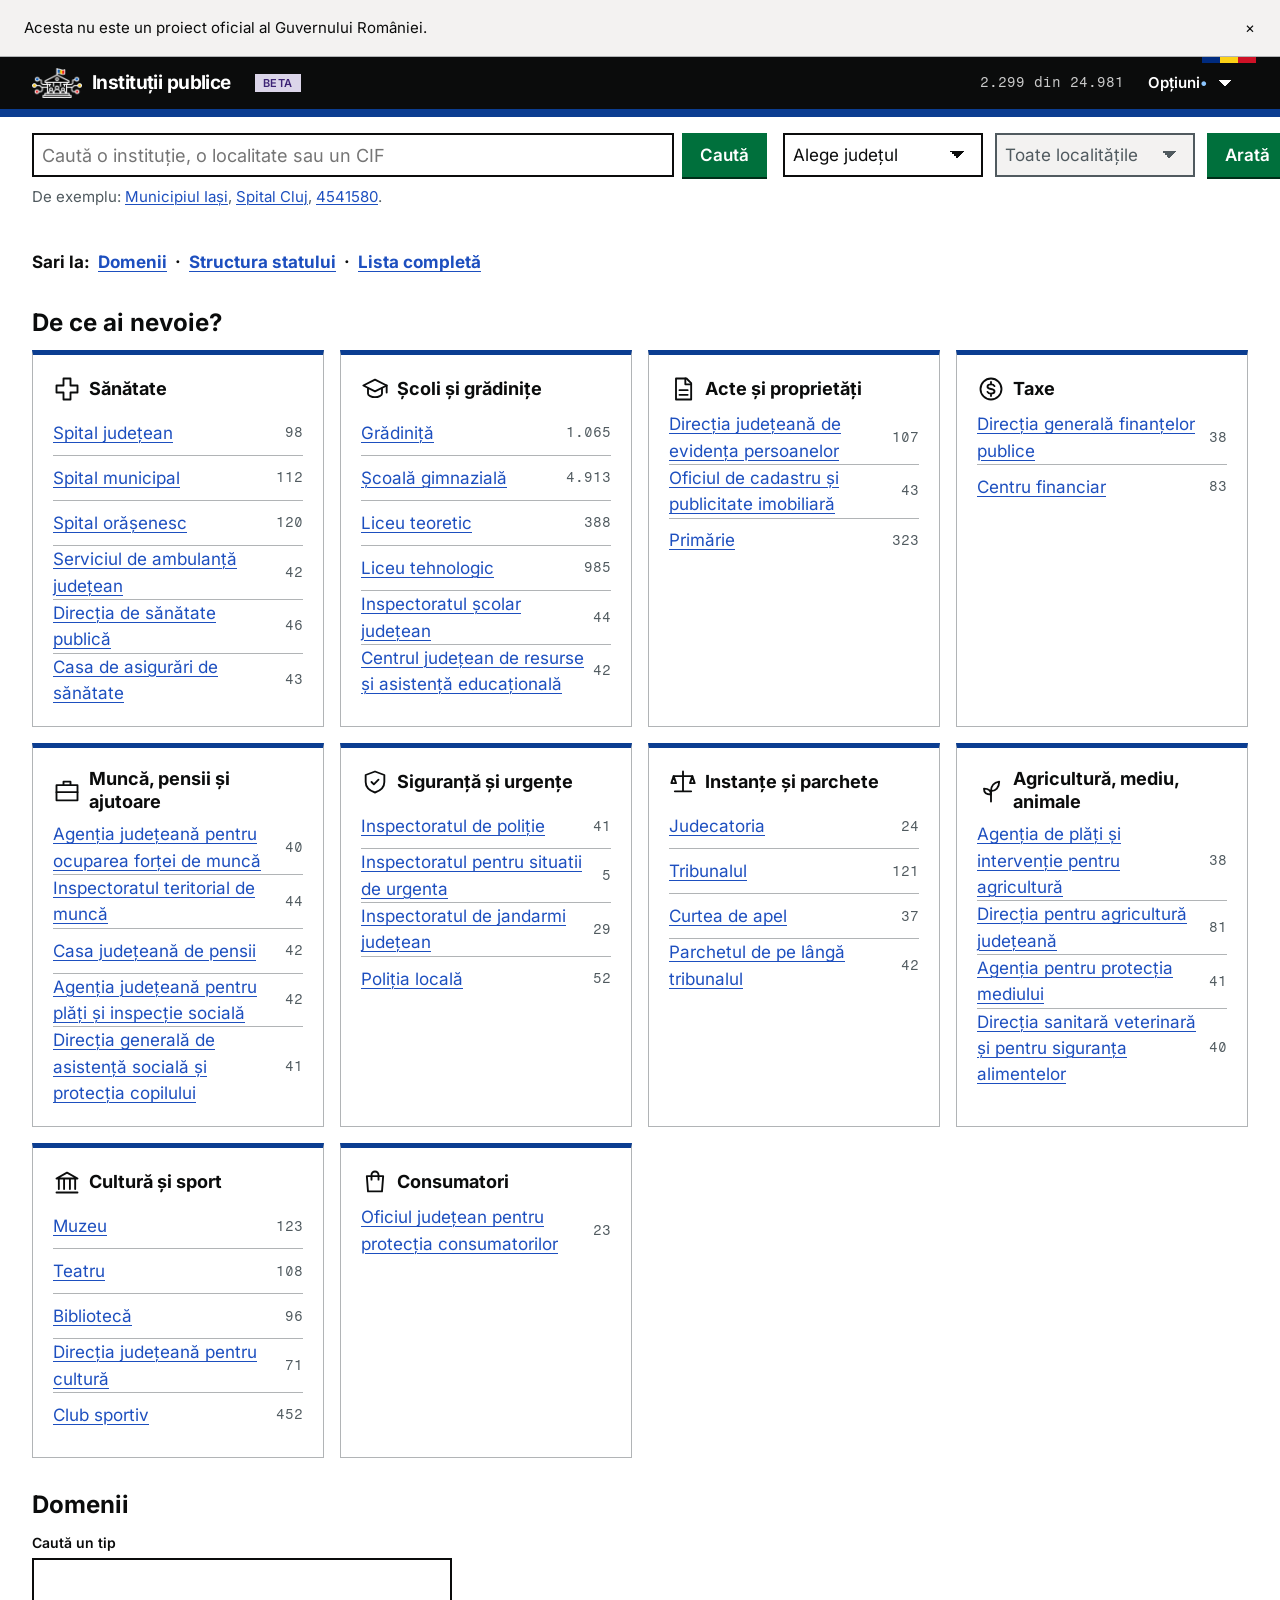
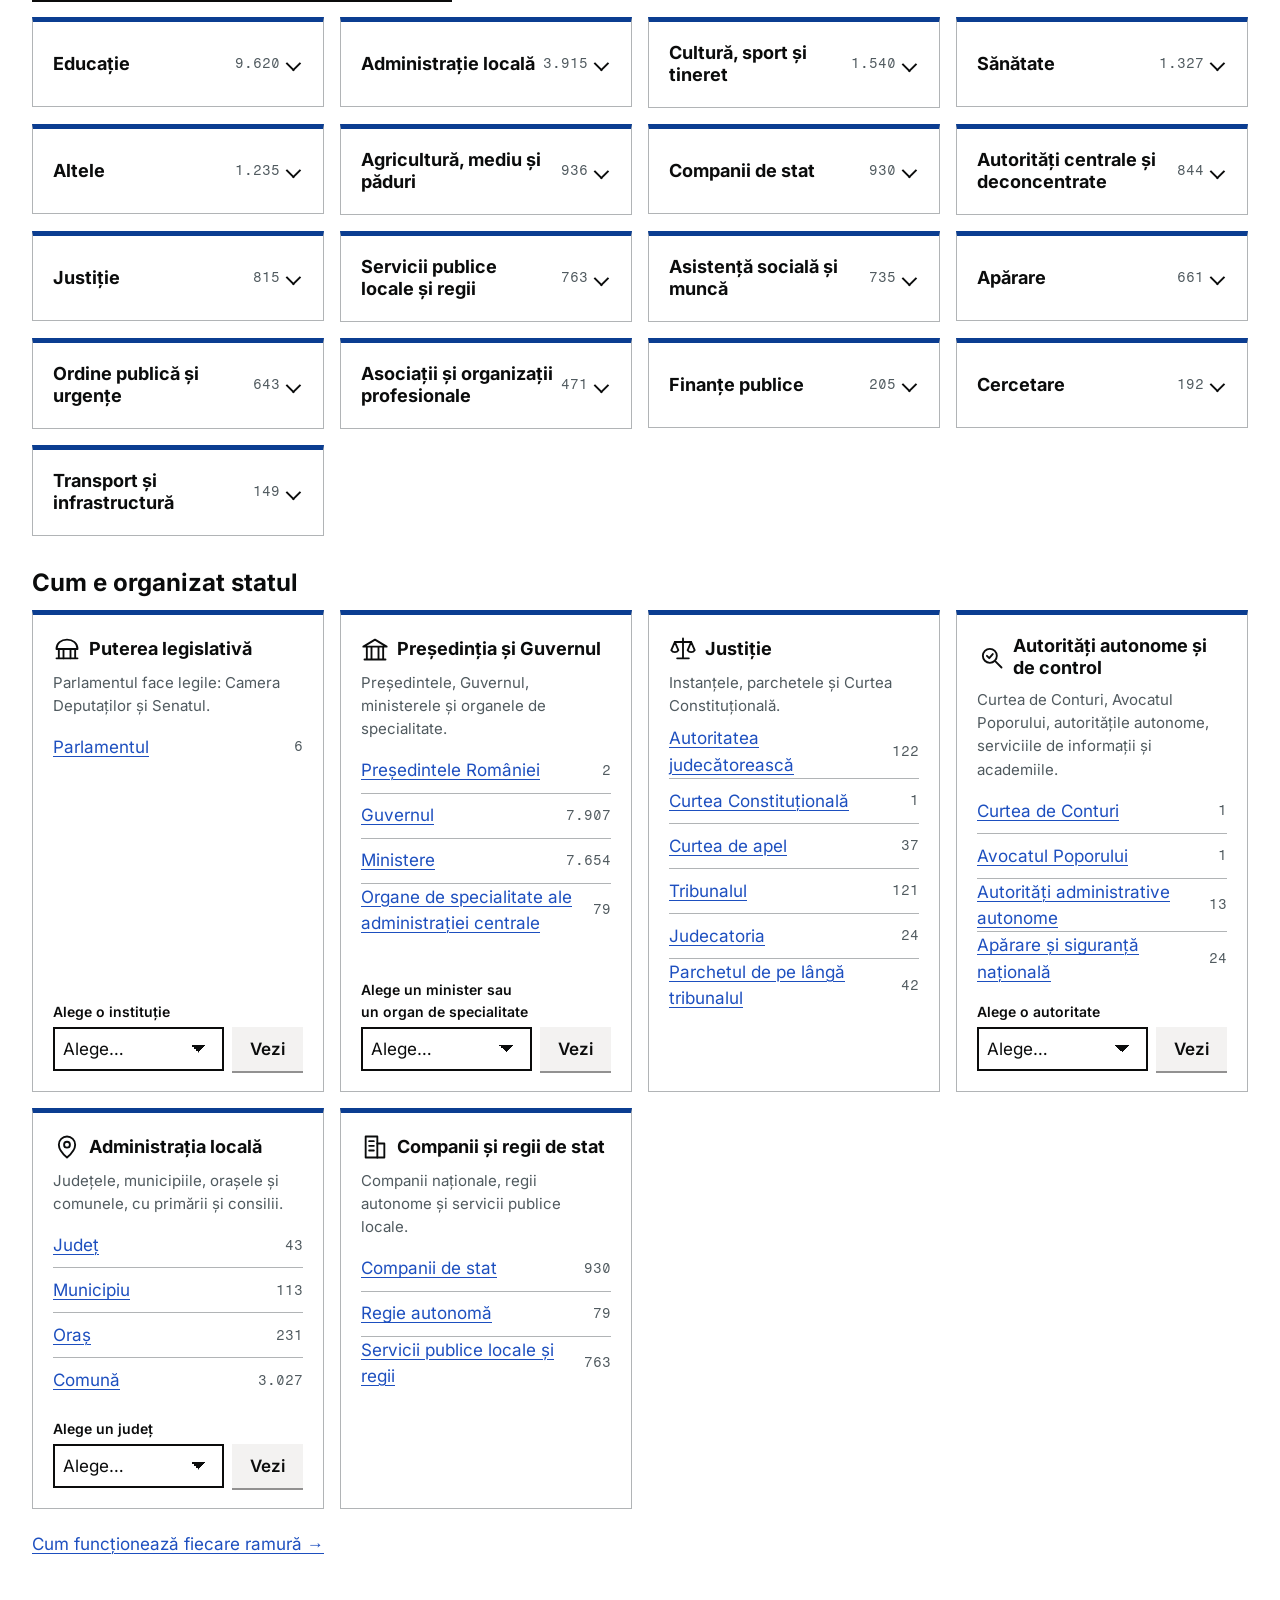
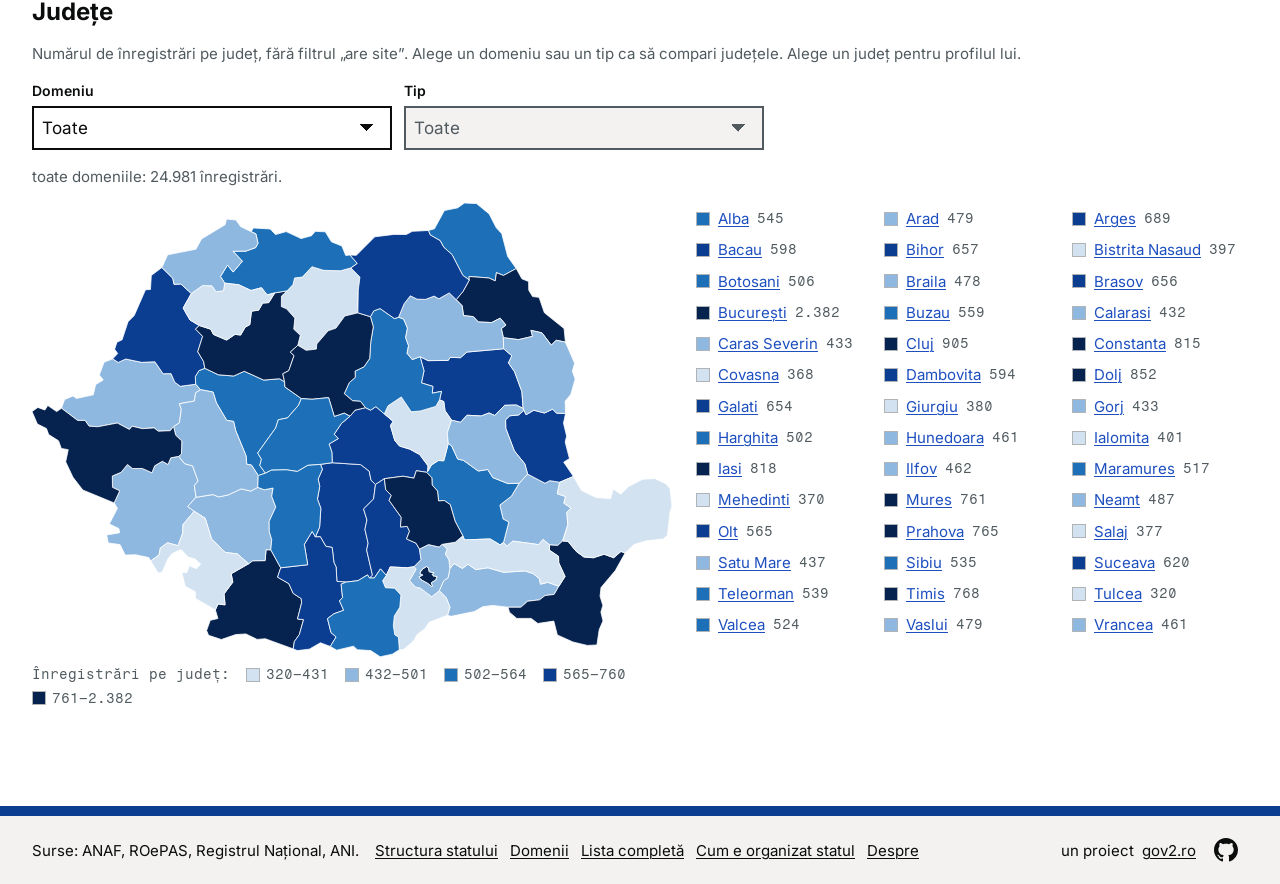
==== index.html @ 8790dbde "Publish 3332b2c (data 2026-10-27T19:46:09+00:00)" ====
<!doctype html>
<html lang="ro" data-g2-scheme="auto">
<head>
<meta charset="utf-8">
<meta name="viewport" content="width=device-width, initial-scale=1">
<title>Instituții publice &middot; org.gov2.ro</title>
<meta name="description" content="Instituțiile publice și companiile de stat din România: site, contact, domeniu și locul în structura statului. Surse: ANAF, ROePAS, ANI.">
<meta property="og:title" content="Instituții publice · org.gov2.ro">
<meta property="og:description" content="Instituțiile publice și companiile de stat din România: site, contact, domeniu și locul în structura statului. Surse: ANAF, ROePAS, ANI.">
<meta property="og:type" content="website">
<meta property="og:url" content="https://org.gov2.ro/">
<meta property="og:image" content="https://org.gov2.ro/assets/img/og.png">
<meta property="og:image:width" content="1200">
<meta property="og:image:height" content="630">
<meta property="og:image:alt" content="Clădirea unei instituții publice cu drapelul României, legată de puncte albastre, galbene și roșii. Textul: Instituții publice, org.gov2.ro.">
<meta property="og:locale" content="ro_RO">
<meta property="og:site_name" content="org.gov2.ro">
<meta name="twitter:card" content="summary_large_image">
<meta name="twitter:title" content="Instituții publice · org.gov2.ro">
<meta name="twitter:description" content="Instituțiile publice și companiile de stat din România: site, contact, domeniu și locul în structura statului. Surse: ANAF, ROePAS, ANI.">
<meta name="twitter:image" content="https://org.gov2.ro/assets/img/og.png">
<meta name="twitter:image:alt" content="Clădirea unei instituții publice cu drapelul României, legată de puncte albastre, galbene și roșii. Textul: Instituții publice, org.gov2.ro.">
<link rel="icon" type="image/png" href="assets/favicon/favicon-96x96.png" sizes="96x96" />
<link rel="shortcut icon" href="assets/favicon/favicon.ico" />
<link rel="apple-touch-icon" sizes="180x180" href="assets/favicon/apple-touch-icon.png" />
<meta name="apple-mobile-web-app-title" content="org.gov2.ro" />
<link rel="manifest" href="assets/favicon/site.webmanifest" />
<link rel="stylesheet" href="assets/gov2/gov2.css">
<link rel="stylesheet" href="assets/gov2/fonts.css">

<style>
@layer app {
  /* Project styles on the gov2 design system (DS), v0.13.0: assets/gov2/ is an unedited copy (see CLAUDE.md).
     Local components keep their own short names; new ones take the prefix org-. Colours come from the --g2-* tokens,
     so the DS dark scheme (data-g2-scheme="auto" on <html>) also covers this page. */
  :root {
    --muted: rgb(var(--g2-color-text-muted)); --line: rgb(var(--g2-color-line)); --text: rgb(var(--g2-color-text));
    --sunken: rgb(var(--g2-color-surface-sunken)); --page: rgb(var(--g2-color-page)); --link: rgb(var(--g2-color-link));
    /* county map: a sequential blue ramp, 5 quantile classes light -> dark (more records = darker); m0 = no records.
       The DS chart ramp has 4 categorical steps, so the map keeps its own. */
    --org-map-0: #e5e6e7; --org-map-1: #d2e2f1; --org-map-2: #8fb8e0; --org-map-3: #1d70b8; --org-map-4: #0b3d91; --org-map-5: #06224f;
  }
  /* dark: fewer records recede toward the page; more records = lighter. Same selectors as the DS dark scheme. */
  :root[data-g2-scheme=dark] { --org-map-0: #2b3033; --org-map-1: #17314f; --org-map-2: #1d5a96; --org-map-3: #4f94d8; --org-map-4: #9cc3f6; --org-map-5: #d0e5fb; }
  @media (prefers-color-scheme: dark) {
    :root[data-g2-scheme=auto] { --org-map-0: #2b3033; --org-map-1: #17314f; --org-map-2: #1d5a96; --org-map-3: #4f94d8; --org-map-4: #9cc3f6; --org-map-5: #d0e5fb; }
  }
  /* limited preview: logo tile, notice bar, one-row footer */
  .g2-wordmark .g2-logo { width: 50px; height: 30px; }   /* the negative logo: white outline for the dark header */
  .g2-notice-bar > button { height: 44px; }
  .g2-header .g2-wordmark { min-height: 44px; }
  .org-foot .org-credit a:not(.org-gh) { display: inline-flex; align-items: center; min-height: 44px; }
  .g2-footer-in.org-foot { display: flex; flex-wrap: wrap; align-items: center; gap: var(--g2-space-1) var(--g2-space-4); padding-block: var(--g2-space-3); }
  .org-foot p, .org-foot ul { margin: 0; }
  .org-foot ul { display: flex; flex-wrap: wrap; gap: 0 var(--g2-space-3); padding: 0; list-style: none; }
  .org-foot ul a { display: inline-flex; align-items: center; min-height: 44px; }
  .org-foot .org-credit { margin-left: auto; }

  * { box-sizing: border-box; }
  html { overflow-x: hidden; -webkit-text-size-adjust: 100%; }
  h1, h2, h3 { line-height: var(--g2-line-height-heading); }
  code { font-family: var(--g2-font-mono); font-size: .9em; }
  :where(button, select, input):not(.g2-btn, .g2-input) { font: inherit; color: inherit; }

  /* header: the DS black bar. The filters sit below it, on the page surface, and only they stay on screen. */
  .g2-header .title { gap: var(--g2-space-2) var(--g2-space-4); }
  .g2-header h1 { margin: 0; font: inherit; }
  #stats { font: var(--g2-font-size-label)/1.3 var(--g2-font-mono); color: rgb(var(--g2-color-on-header-muted)); }
  .g2-header .grow { flex: 1; }
  .txtbtn { min-height: 44px; padding: 0 var(--g2-space-2); border: 0; background: none; cursor: pointer;
            color: rgb(var(--g2-color-on-header)); font-size: var(--g2-font-size-meta); font-weight: 600; }
  .txtbtn:hover { text-decoration: underline; text-decoration-thickness: 3px; text-underline-offset: 6px; }
  .g2-header .navmore > summary { min-height: 44px; border: 0; background: none; color: rgb(var(--g2-color-on-header));
                       font-size: var(--g2-font-size-meta); font-weight: 600; }
  .navmore .panel { width: 290px; color: var(--text); }
  .navmore .chk { white-space: normal; }
  .menu-status { color: rgb(var(--g2-color-header-accent)); font-weight: 600; }

  .org-filterbar { position: sticky; top: 0; z-index: 5; background: var(--page); border-bottom: 1px solid var(--line);
                   padding-block: var(--g2-space-2); }
  .org-filterbar:has(> .g2-container > .filters[hidden]) { display: none; }

  /* controls: one wrapping row on desktop (.fmore dissolves into it), disclosure on phones */
  .filters { display: flex; flex-wrap: wrap; gap: var(--g2-space-2); align-items: center; }
  .filters[hidden] { display: none; }
  .filters[inert] { opacity: .55; }
  .filters > * { min-width: 0; }
  #q { flex: 2 1 260px; order: 0; }
  .fmore { display: contents; }
  .fmore > * { order: 1; }
  .fmore > select { flex: 1 1 150px; }
  .fmore > .multi { flex: 1 1 150px; }
  #ftoggle { display: none; }
  #reset { order: 2; }
  .filters .g2-input { width: 100%; }
  .filters input[type=search]::placeholder { color: var(--muted); opacity: 1; }
  .multi { position: relative; }
  .multi > summary { min-height: 40px; padding: 0 2.5rem 0 8px; border: var(--g2-border-width-control) solid rgb(var(--g2-color-control-border));
    background: rgb(var(--g2-color-control-bg)); display: flex; align-items: center; cursor: pointer; list-style: none; position: relative; }
  .multi > summary::-webkit-details-marker { display: none; }
  /* the arrow of the DS select (select.g2-input), so that the disclosure filters match the selects */
  .multi > summary::after { content: ""; position: absolute; right: 1rem; top: 50%; width: .9em; height: .45em; margin-top: -.225em;
    background: linear-gradient(45deg, transparent 50%, currentColor 50%) left / .45em .45em no-repeat,
                linear-gradient(135deg, currentColor 50%, transparent 50%) right / .45em .45em no-repeat; }
  @media (forced-colors: active) { .multi > summary::after { content: "▾"; width: auto; height: auto; margin-top: -.6em; background: none; } }
  .multi > summary span { overflow: hidden; text-overflow: ellipsis; white-space: nowrap; }
  .multi .panel { position: absolute; right: 0; top: calc(100% + 4px); z-index: 10; width: 300px; max-width: calc(100vw - 16px); padding: var(--g2-space-2) var(--g2-space-3);
    background: var(--page); border: var(--g2-border-width-control) solid rgb(var(--g2-color-control-border)); }
  .multi .opt { display: flex; align-items: center; gap: var(--g2-space-2); min-height: 32px; cursor: pointer; font-size: var(--g2-font-size-meta); }
  .multi .opt .count { margin-left: auto; }
  input[type=checkbox] { width: 20px; height: 20px; margin: 0; accent-color: var(--text); }
  .seg { display: flex; margin-top: var(--g2-space-2); border: var(--g2-border-width-control) solid rgb(var(--g2-color-control-border)); }
  .seg button { flex: 1; min-height: 40px; padding: 4px 8px; border: 0; background: none; cursor: pointer; font-size: var(--g2-font-size-meta); }
  .seg button[aria-pressed=true] { background: var(--text); color: var(--page); font-weight: 600; }
  .multi .hint { margin: var(--g2-space-2) 0 0; font-size: var(--g2-font-size-label); color: var(--muted); }
  .chk { display: flex; gap: var(--g2-space-2); align-items: center; font-size: var(--g2-font-size-meta); flex: none; min-height: 40px; }
  .fbadge { display: inline-grid; place-items: center; min-width: 20px; height: 20px; padding: 0 5px; border-radius: 10px;
            background: var(--text); color: var(--page); font: var(--g2-font-size-label)/1 var(--g2-font-mono); }
  .fbadge:empty { display: none; }
  .menu-link { display: flex; align-items: center; width: 100%; min-height: 44px; padding: var(--g2-space-2) 0; }

  main { padding-block: var(--g2-space-4) var(--g2-space-6); }
  .empty, .notice { padding: var(--g2-space-6) var(--g2-space-3); text-align: center; color: var(--muted); }
  .notice .g2-btn { margin-top: var(--g2-space-3); }
  .toolbar { display: flex; flex-wrap: wrap; align-items: center; gap: var(--g2-space-2) var(--g2-space-3); margin: 0 0 var(--g2-space-3);
             font-size: var(--g2-font-size-meta); color: var(--muted); }
  .toolbar[hidden] { display: none; }
  .sortby { display: flex; gap: var(--g2-space-2); align-items: center; }
  .sortby[hidden] { display: none; }
  .sortby select { width: auto; }
  .toolbar .grow { margin-left: auto; }

  /* landing page */
  .home-sec { margin: 0 0 var(--g2-space-6); }
  .home-sec > h2 { font-size: var(--g2-font-size-heading-section); margin: 0 0 var(--g2-space-3); }
  .ov-g { display: flex; flex-wrap: wrap; gap: var(--g2-space-1) var(--g2-space-4); align-items: baseline; margin: var(--g2-space-2) 0; }
  .ov-g > span { min-width: 0; max-width: 100%; }
  .ov-g a { overflow-wrap: anywhere; }
  .ov-g .count { margin-left: 4px; }
  .directory { margin: 0; padding: 0; list-style: none; }
  .directory li { border-bottom: 1px solid var(--line); }
  .directory a { display: flex; gap: var(--g2-space-3); align-items: baseline; min-height: 44px; padding: 10px 4px; color: var(--text); text-decoration: none; }
  .directory a:hover { text-decoration: underline; text-decoration-thickness: 3px; }
  .directory .label { flex: 1; min-width: 0; overflow-wrap: anywhere; }
  .directory .arrow { color: var(--muted); }

  /* maps */
  .maprow { display: flex; flex-wrap: wrap; gap: var(--g2-space-4) var(--g2-space-5); align-items: flex-start; }
  .mapcol { flex: 1 1 360px; min-width: 0; max-width: 640px; }
  .mapside { flex: 1 1 260px; min-width: 0; }
  svg.map { display: block; width: 100%; height: auto; max-height: 70vh; }
  svg.map path { stroke: var(--page); stroke-width: .8; stroke-linejoin: round; fill: var(--org-map-0); vector-effect: non-scaling-stroke; }
  svg.map path.q1 { fill: var(--org-map-1); } svg.map path.q2 { fill: var(--org-map-2); } svg.map path.q3 { fill: var(--org-map-3); }
  svg.map path.q4 { fill: var(--org-map-4); } svg.map path.q5 { fill: var(--org-map-5); }
  svg.map path[tabindex] { cursor: pointer; }
  svg.map path[tabindex]:hover { stroke: var(--text); stroke-width: 1.6; }
  svg.map path:focus { outline: none; }
  svg.map path:focus-visible { stroke: rgb(var(--g2-color-focus)); stroke-width: 4; }
  svg.map path.sel { stroke: var(--text); stroke-width: 2.4; }
  .legend { display: flex; flex-wrap: wrap; gap: var(--g2-space-1) var(--g2-space-4); margin: var(--g2-space-2) 0 2px; font: var(--g2-font-size-label)/1.4 var(--g2-font-mono); color: var(--muted); align-items: center; }
  .legend .lg { display: inline-flex; gap: 6px; align-items: center; }
  .sw { display: inline-block; width: 14px; height: 14px; border: 1px solid var(--line); flex: none; }
  .sw.q0 { background: var(--org-map-0); } .sw.q1 { background: var(--org-map-1); } .sw.q2 { background: var(--org-map-2); }
  .sw.q3 { background: var(--org-map-3); } .sw.q4 { background: var(--org-map-4); } .sw.q5 { background: var(--org-map-5); }
  .cgrid { display: grid; grid-template-columns: repeat(auto-fill, minmax(170px, 1fr)); gap: 0 var(--g2-space-3); margin: 0; padding: 0; list-style: none; font-size: var(--g2-font-size-meta); }
  .cgrid li { display: flex; gap: var(--g2-space-2); align-items: center; min-width: 0; }
  .cgrid .link { min-width: 0; overflow-wrap: anywhere; padding: 4px 0; }
  .cprof { display: grid; grid-template-columns: minmax(0, 1fr) minmax(260px, 420px); grid-template-rows: auto 1fr;
           grid-template-areas: "head map" "tree map"; gap: 0 var(--g2-space-6); align-items: start; }
  .cprof > .prof { grid-area: head; }
  .cprof-tree { grid-area: tree; min-width: 0; }
  .cprof-map { grid-area: map; position: sticky; top: calc(var(--top-h, 0px) + 12px); min-width: 0; }
  .cprof-map svg.map { max-height: calc(100vh - var(--top-h, 0px) - 140px); }
  .cprof-map .sub { font-size: var(--g2-font-size-label); }
  svg.map .labels text { font-family: var(--g2-font-sans); fill: var(--text); stroke: var(--page); stroke-width: 2.5px; stroke-linejoin: round; paint-order: stroke;
                         text-anchor: middle; dominant-baseline: central; pointer-events: none; }
  svg.map .labels .k-seat { font-weight: 700; } svg.map .labels .k-m, svg.map .labels .k-s, svg.map .labels .k-o { font-weight: 600; }
  svg.map .labels .k-c { fill: var(--muted); }
  .prof { display: flex; flex-wrap: wrap; gap: var(--g2-space-2) var(--g2-space-4); align-items: center; margin: 0 0 var(--g2-space-4); }
  .prof img { width: 64px; height: 64px; object-fit: contain; flex: none; }
  .prof h2 { margin: 0; font-size: var(--g2-font-size-heading-section); }
  .prof .sub { margin: 2px 0 var(--g2-space-2); }
  .prof-head { min-width: 0; }
  .maperr { color: var(--muted); font-size: var(--g2-font-size-meta); }

  /* tables: the DS .g2-table. Local variations: a whole row opens the record, and long values wrap. */
  .g2-table td { overflow-wrap: anywhere; }
  tbody tr { cursor: pointer; }
  tbody tr:hover { background: rgb(var(--g2-color-selected-bg)); }
  tbody tr:hover .nm { text-decoration: underline; text-decoration-thickness: 1px; text-underline-offset: .15em; }
  .nm { font-weight: 700; line-height: 1.3; }
  .sub { color: var(--muted); font-size: var(--g2-font-size-meta); }
  td > .sub { margin-top: 2px; }
  .contact { font-size: var(--g2-font-size-meta); line-height: 1.4; }
  .contact .line { overflow: hidden; text-overflow: ellipsis; white-space: nowrap; }
  table.main th.c, table.main td.c { width: 34%; }
  table.main td.c { max-width: 0; }
  .dc { font: var(--g2-font-size-label)/1.4 var(--g2-font-mono); white-space: nowrap; }
  .more { display: flex; margin: var(--g2-space-4) auto; }

  /* source badges: one ink per source, outlined, for the record dialog and the source filter */
  .src { display: inline-block; padding: 0 5px; margin-right: 4px; border: 1px solid currentColor;
         font: var(--g2-font-size-label)/1.5 var(--g2-font-mono); }
  .src.a { color: rgb(var(--g2-color-info-ink)); } .src.r { color: rgb(var(--g2-color-success-ink)); }
  .src.g { color: rgb(var(--g2-color-warning-ink)); } .src.d { color: rgb(var(--g2-color-progress-ink)); }
  td > .g2-tag { margin-left: 6px; vertical-align: 2px; }
  /* a warning paragraph: the DS inset with the warning tone */
  .flag { display: block; margin: var(--g2-space-2) 0; padding: var(--g2-space-2) var(--g2-space-3); border-left: 5px solid rgb(var(--g2-color-warning-line));
          background: rgb(var(--g2-color-warning-bg)); color: rgb(var(--g2-color-warning-ink)); font-size: var(--g2-font-size-meta); }

  /* trees */
  .tree details { margin-left: 18px; }
  .tree > details { margin-left: 0; }
  .tree summary { cursor: pointer; min-height: 36px; padding: 6px 6px; list-style: none;
                  display: flex; gap: 2px var(--g2-space-2); align-items: baseline; flex-wrap: wrap; }
  .tree summary::-webkit-details-marker { display: none; }
  .tree summary::before { content: "▸"; color: var(--muted); width: 12px; flex: none; transition: transform .1s; }
  .tree details[open] > summary::before { transform: rotate(90deg); }
  .tree summary:hover { background: var(--sunken); }
  .tree .grp > summary { font-weight: 700; }
  .tree summary .label { min-width: 0; overflow-wrap: anywhere; }
  .count { font: var(--g2-font-size-label)/1.4 var(--g2-font-mono); color: var(--muted); flex: none; }
  .count.note { flex: 0 1 auto; min-width: 0; overflow-wrap: anywhere; font-family: var(--g2-font-sans); }
  button.link.count { font-family: var(--g2-font-sans); font-weight: 400; color: var(--link); }
  .ctx > summary .label { color: var(--muted); }
  .reveal { display: block; margin: 4px 0 6px 24px; padding: 4px 0; font-size: var(--g2-font-size-meta); }
  /* a button that looks like a link: the DS in-text link */
  .link { background: none; border: 0; padding: 0; text-align: left; cursor: pointer; color: inherit;
          text-decoration: underline; text-decoration-thickness: 1px; text-underline-offset: .15em; }
  .link:hover { text-decoration-thickness: 3px; }
  .link.acc { color: var(--link); }
  .kids { padding-bottom: 2px; }
  /* breadcrumbs: the DS .g2-breadcrumbs */
  .g2-breadcrumbs { margin: 0 0 var(--g2-space-3); }
  .more.small { margin: var(--g2-space-1) 0 var(--g2-space-1) 36px; }
  /* institutions inside a tree node: compact table */
  .lt-wrap { margin: 2px 0 var(--g2-space-3) 18px; overflow-x: auto; }
  table.lt { font-size: var(--g2-font-size-meta); }
  table.lt th { padding: 4px 8px; }
  table.lt td { padding: 6px 8px; line-height: 1.35; }
  table.lt td.c-cat { color: var(--muted); min-width: 110px; }
  table.lt .nm { font-weight: 600; }
  table.lt tr.ctx td { color: var(--muted); }
  table.lt td.c-site { max-width: 230px; overflow: hidden; text-overflow: ellipsis; white-space: nowrap; }

  /* dialogs */
  dialog { width: min(720px, calc(100vw - 24px)); max-height: calc(100vh - 40px); padding: 0;
           border: var(--g2-border-width-control) solid var(--text); background: var(--page); color: var(--text); }
  dialog::backdrop { background: rgb(11 12 12 / .6); }
  .dh { display: flex; gap: var(--g2-space-3); align-items: flex-start; padding: var(--g2-space-4) var(--g2-space-4) var(--g2-space-1); }
  .dh > div { min-width: 0; }
  .dh h2 { font-size: var(--g2-font-size-heading-section); margin: 0 0 var(--g2-space-2); overflow-wrap: anywhere; }
  .dh h2:focus { outline: none; }
  .dh .x { margin-left: auto; width: 44px; height: 44px; flex: none; border: 0; background: none; font-size: 26px; line-height: 1; cursor: pointer; }
  .db { padding: 0 var(--g2-space-4) var(--g2-space-4); }
  .dtools { display: flex; flex-wrap: wrap; align-items: center; gap: var(--g2-space-2) var(--g2-space-3); margin: var(--g2-space-1) 0; font-size: var(--g2-font-size-meta); }
  .dtools input { width: min(100%, 360px); }
  /* record details: the DS .g2-summary-list */
  .sec { margin: var(--g2-space-5) 0 2px; padding-top: var(--g2-space-3); border-top: 1px solid var(--line); font-size: var(--g2-font-size-label);
         font-weight: 700; color: var(--muted); }
  ul.plain { margin: 4px 0 0; padding-left: 20px; }
  ul.plain li { overflow-wrap: anywhere; }

  .g2-footer { margin-top: var(--g2-space-6); font-size: var(--g2-font-size-meta); }

  /* Focus. Local controls above set colour and background, and the app layer wins over gov2.states.
     These rules write the DS focus treatment again (COMPONENTS.md, "Layers and project CSS"). */
  :is(a, button, summary):not(.g2-btn):focus-visible { outline: 3px solid transparent; background: rgb(var(--g2-color-focus)); color: rgb(var(--g2-color-on-focus));
    box-shadow: 0 -2px rgb(var(--g2-color-focus)), 0 4px rgb(var(--g2-color-on-focus)); text-decoration: none; }
  :is(a, button, summary):not(.g2-btn):focus-visible :is(.count, .label, .sub, .arrow, .menu-status, #stats) { color: inherit; }
  .multi > summary:focus-visible { outline: 3px solid rgb(var(--g2-color-focus)); outline-offset: 0; box-shadow: inset 0 0 0 2px rgb(var(--g2-color-text)); }
  tbody tr:focus-visible { outline: 3px solid rgb(var(--g2-color-focus)); outline-offset: -3px; }

  /* landing v2: search, place picker, need tiles and branch cards. Icons: inline SVG sprite (the DS has no icon set yet). */
  .org-icon { flex: none; fill: none; stroke: currentColor; stroke-width: 1.6; stroke-linecap: round; stroke-linejoin: round; }
  .org-searchform { display: flex; gap: var(--g2-space-2); max-width: 720px; }
  .org-searchform .g2-input { flex: 1 1 auto; min-width: 0; font-size: 1.125rem; }
  .org-searchform .g2-btn { flex: none; }
  .org-search .sub { margin: var(--g2-space-2) 0 0; }
  .org-placeform { display: flex; flex-wrap: wrap; gap: var(--g2-space-3); align-items: flex-end; }
  .org-placeform .g2-field { flex: 1 1 220px; max-width: 320px; min-width: 0; }
  .org-searchform .g2-input, .org-searchform .g2-btn, .org-placeform .g2-input, .org-placeform .g2-btn, .org-selform .g2-input, .org-selform .g2-btn { min-height: 44px; }
  .org-clear { min-height: 44px; padding: 0 var(--g2-space-2); }
  .org-clear[hidden] { display: none; }
  .org-grid { display: grid; grid-template-columns: repeat(auto-fill, minmax(280px, 1fr)); gap: var(--g2-space-4); }
  .org-tile { display: flex; flex-direction: column; min-width: 0; }
  .org-tile h3 + .org-tbody { margin-top: var(--g2-space-2); }
  .org-tbody { flex: 1; }
  .org-tbody > .sub { margin: 0; }
  .org-tile h3 { display: flex; gap: var(--g2-space-2); align-items: center; margin: 0; font-size: 1.125rem; }
  .org-tile > .sub { margin: 0; }
  .org-links { margin: 0; padding: 0; list-style: none; }
  .org-links li { display: flex; gap: var(--g2-space-2); align-items: baseline; justify-content: space-between; min-height: 44px; border-bottom: 1px solid var(--line); }
  .org-links li:last-child { border-bottom: 0; }
  .org-links li > a { display: inline-flex; align-items: center; min-height: 44px; flex: 1; min-width: 0; overflow-wrap: anywhere; }
  .org-links li > .count { align-self: center; }
  .org-tbody { display: flex; flex-direction: column; gap: var(--g2-space-2); min-width: 0; }
  .org-tbody[hidden] { display: none; }
  .org-tt { display: flex; gap: var(--g2-space-2); align-items: center; width: 100%; min-height: 44px; padding: 0; border: 0; background: none; color: inherit;
            font: inherit; font-weight: inherit; text-align: left; cursor: pointer; }
  .org-tt-l { flex: 1; min-width: 0; }
  .org-chev { flex: none; width: .6em; height: .6em; margin-right: 4px; border: solid currentColor; border-width: 0 2px 2px 0; transform: rotate(45deg); transition: transform .1s; }
  .org-tt[aria-expanded=true] .org-chev { transform: rotate(-135deg); }
  .org-cdet > summary::before { content: "▸"; width: 1em; }
  .org-cdet[open] > summary::before { content: "▾"; }
  .org-cdet > summary { cursor: pointer; min-height: 44px; display: flex; align-items: center; }
  .org-selform { display: flex; gap: var(--g2-space-2); align-items: flex-end; margin-top: auto; padding-top: var(--g2-space-2); }
  .org-selform .g2-field { flex: 1; min-width: 0; }
  /* "Domenii": collapsible cards, one per domain; a flat list while the field "Caută un tip" has text */
  .org-tq { max-width: 420px; margin-bottom: var(--g2-space-3); }
  .org-tq .g2-input { min-height: 44px; }
  .org-dom-grid { align-items: start; }
  .org-dom-more { margin-top: var(--g2-space-3); }
  .org-dom-more .g2-btn { min-height: 44px; }
  .org-tt .count { margin-left: auto; font-weight: 400; }
  .org-jump { margin: 0 0 var(--g2-space-5); }
  .org-jump { font-weight: 700; }
  .org-jump .link { min-height: 44px; padding: 0 var(--g2-space-1); font-weight: 700; }
  .org-top { display: block; }
  .org-mapsel { display: flex; flex-wrap: wrap; gap: var(--g2-space-3); margin-bottom: var(--g2-space-2); }
  .org-mapsel .g2-field { flex: 1 1 220px; max-width: 360px; min-width: 0; }
  .org-mapsel .g2-input { min-height: 44px; }
  #about-warn:not(:empty) { margin-left: .3em; }
  .org-beta { margin-left: var(--g2-space-2); align-self: center; text-transform: uppercase; letter-spacing: .04em; font-size: .6875rem; }
  a.txtbtn { display: inline-flex; align-items: center; text-decoration: none; }
  .g2-footer .org-credit { display: flex; align-items: center; gap: var(--g2-space-2); }
  .g2-footer a.org-gh { display: inline-flex; align-items: center; justify-content: center; width: 44px; height: 44px; }
  .org-flat { margin: 0; padding: 0; list-style: none; }
  .org-flat li { align-items: center; padding-block: 2px; }
  .org-flat .org-tl { display: flex; flex-direction: column; flex: 1; min-width: 0; }
  .org-flat .org-tl > a { min-height: 32px; display: inline-flex; align-items: center; overflow-wrap: anywhere; }
  .org-flat .org-tl > .sub { margin: 0 0 4px; }
  .org-after { margin: var(--g2-space-3) 0 0; }
  .org-after a { display: inline-block; min-height: 44px; padding-top: 10px; }

  @media (min-width: 1024px) {
    .org-top { display: grid; grid-template-columns: minmax(0, 1fr) auto; gap: var(--g2-space-4); align-items: start; }
    .org-searchform { max-width: none; }
    .org-place .org-placeform { flex-wrap: nowrap; }
    .org-place .org-placeform .g2-field { flex: 0 0 200px; }
    .org-tasks, .org-dom-grid { grid-template-columns: repeat(4, minmax(0, 1fr)); }
  }
  @media (min-width: 761px) {
    .org-dom-grid > .org-open { grid-column: 1 / -1; }
    .org-open .org-links { columns: 260px; column-gap: var(--g2-space-5); }
    .org-open .org-links li { break-inside: avoid; }
  }
  @media (min-width: 761px) and (max-width: 1023px) {
    .org-dom-grid { grid-template-columns: repeat(2, minmax(0, 1fr)); }
  }
  @media (max-width: 760px) {
    .cprof { grid-template-columns: minmax(0, 1fr); grid-template-rows: none; grid-template-areas: "head" "map" "tree"; }
    .cprof-map { position: static; margin-bottom: var(--g2-space-3); }
    #q { flex: 1 1 140px; }
    #ftoggle { display: inline-flex; order: 1; }
    /* phones: one row (search, Filtre); Resetează shows with the open disclosure */
    #reset { order: 2; display: none; }
    .filters:has(.fmore.open) #reset { display: inline-flex; }
    .fmore { display: none; order: 3; flex: 0 0 100%; grid-template-columns: 1fr 1fr; gap: var(--g2-space-2); max-height: 55vh; overflow-y: auto; }
    .fmore.open { display: grid; }
    .fmore > * { order: 0; }
    .fmore > .multi { grid-column: 1 / -1; }
    .multi .panel { position: static; width: auto; max-width: none; margin-top: 4px; }
    /* phones: the menu opens under the header row, inside the page gutters (it was cut off at the left edge) */
    .g2-header-in.title { position: relative; }
    .navmore { position: static; }
    .navmore .panel { position: absolute; left: 0; right: 0; top: 100%; width: auto; max-width: none; }
    th.c, td.c, table.lt .c-cat, table.lt .c-where { display: none; }
    .csv-hint { display: none; }
    .org-grid { grid-template-columns: minmax(0, 1fr); gap: var(--g2-space-2); }
    .org-tile { padding: 0 var(--g2-space-3); }
    .org-tile h3 + .org-tbody { margin-top: 0; padding-bottom: var(--g2-space-3); }
    .org-searchform .g2-btn { padding-inline: var(--g2-space-3); }
  }
}
</style>
</head>
<body>
<svg width="0" height="0" style="position:absolute" aria-hidden="true" focusable="false"><symbol id="i-health" viewBox="0 0 24 24"><path d="M9 3h6v6h6v6h-6v6H9v-6H3V9h6z"/></symbol><symbol id="i-school" viewBox="0 0 24 24"><path d="M2 9l10-5 10 5-10 5z"/><path d="M6 11.5V16c0 1.5 3 3 6 3s6-1.500 6-3v-4.500"/><path d="M22 9v6"/></symbol><symbol id="i-docs" viewBox="0 0 24 24"><path d="M6 3h9l4 4v14H6z"/><path d="M14 3v5h5"/><path d="M9 13h7M9 17h7"/></symbol><symbol id="i-tax" viewBox="0 0 24 24"><circle cx="12" cy="12" r="9"/><path d="M15 9.500c-.5-1-1.600-1.500-3-1.500-1.700 0-3 .8-3 2s1.300 1.700 3 2 3 .8 3 2-1.300 2-3 2c-1.400 0-2.500-.5-3-1.500M12 6v2M12 16v2"/></symbol><symbol id="i-work" viewBox="0 0 24 24"><rect x="3" y="7" width="18" height="13"/><path d="M9 7V4h6v3M3 13h18"/></symbol><symbol id="i-safety" viewBox="0 0 24 24"><path d="M12 3l8 3v6c0 4.500-3.500 7.500-8 9-4.500-1.500-8-4.500-8-9V6z"/><path d="M9 12l2 2 4-4"/></symbol><symbol id="i-courts" viewBox="0 0 24 24"><path d="M12 3v17M5 20h14M4 7h16"/><path d="M4 7l-2 6h4zM20 7l-2 6h4z"/></symbol><symbol id="i-agri" viewBox="0 0 24 24"><path d="M12 21v-9"/><path d="M12 12c0-4 2-7 7-8 0 5-3 8-7 8zM12 15c0-3-2-5-6-5 0 4 2 5 6 5z"/></symbol><symbol id="i-culture" viewBox="0 0 24 24"><path d="M3 9l9-5 9 5zM5 9v9M9.500 9v9M14.500 9v9M19 9v9M3 21h18"/></symbol><symbol id="i-consumer" viewBox="0 0 24 24"><path d="M5 7h14l-1 13H6z"/><path d="M9 10V6a3 3 0 016 0v4"/></symbol><symbol id="i-legislativ" viewBox="0 0 24 24"><path d="M3 20h18M5 20v-8M19 20v-8M3 12c0-5 4-8 9-8s9 3 9 8z"/><path d="M9 20v-8M15 20v-8"/></symbol><symbol id="i-guvern" viewBox="0 0 24 24"><path d="M3 21h18M5 21V10M19 21V10M9 21V10M15 21V10M2 10l10-6 10 6z"/></symbol><symbol id="i-justitie" viewBox="0 0 24 24"><path d="M12 3v17M7 20h10M5 6h14"/><path d="M5 6l-3 7a3.500 3.500 0 006 0zM19 6l-3 7a3.500 3.500 0 006 0z"/></symbol><symbol id="i-control" viewBox="0 0 24 24"><circle cx="11" cy="11" r="6"/><path d="M16 16l5 5M8.500 11l2 2 3-3.500"/></symbol><symbol id="i-local" viewBox="0 0 24 24"><path d="M12 21s-7-6-7-11a7 7 0 0114 0c0 5-7 11-7 11z"/><circle cx="12" cy="10" r="2.500"/></symbol><symbol id="i-companii" viewBox="0 0 24 24"><rect x="4" y="3" width="10" height="18"/><path d="M14 9h6v12h-6M7 7h4M7 11h4M7 15h4"/></symbol></svg>
<a class="g2-skip-link" href="#main">Sari la conținut</a>
<div class="g2-notice-bar" id="org-disclaimer" role="region" aria-label="Anunț">
  <p>Acesta nu este un proiect oficial al Guvernului României.</p>
  <button type="button" aria-label="Închide">×</button>
</div>
<script>
(() => {
  const bar = document.getElementById('org-disclaimer');
  try { if (localStorage.getItem('org-disclaimer-closed') === '1') bar.hidden = true; } catch (e) {}
  bar.querySelector('button').addEventListener('click', () => { bar.hidden = true; try { localStorage.setItem('org-disclaimer-closed', '1'); } catch (e) {} });
})();
</script>
<header class="g2-header">
  <span class="g2-ro-corner" aria-hidden="true"></span>
  <div class="g2-header-in g2-container title">
    <a class="g2-wordmark" id="home-link" href="#" aria-label="Instituții publice — Acasă"><img class="g2-logo" src="assets/img/g2-0-negative-64.png" width="50" height="30" alt=""><h1><span class="g2-ro-sweep">Instituții publice</span></h1></a><strong class="g2-tag org-beta" data-tone="progress" title="Versiune de test: datele și paginile se schimbă">beta</strong>
    <span class="grow"></span>
    <span id="stats" role="status">Se încarcă datele…</span>
    <details id="navmore" class="multi navmore" inert>
      <summary>Opțiuni<span id="menu-status" class="menu-status"></span></summary>
      <div class="panel">
        <a class="menu-link" href="organizare.html">Cum e organizat statul</a>
        <a class="menu-link" id="about-btn" href="despre.html">Despre<span id="about-warn" title="Un export ANI a atins limita de rânduri"></span></a>
        <label class="chk"><input type="checkbox" id="web" checked> are site</label>
        <label class="chk"><input type="checkbox" id="noanaf"> fără corespondent ANAF</label>
        <label class="chk" title="Înregistrări cu posibil duplicat sau cu potrivire nerezolvată"><input type="checkbox" id="review"> de verificat</label>
      </div>
    </details>
  </div>
</header>
<div class="org-filterbar" id="filterbar">
  <div class="g2-container">
    <div class="filters" id="filters" inert hidden>
      <input id="q" class="g2-input" type="search" placeholder="Caută: nume, CIF, localitate, site…" autocomplete="off" aria-label="Căutare">
      <button id="ftoggle" class="g2-btn g2-secondary" type="button" aria-expanded="false" aria-controls="fmore">Filtre<span class="fbadge" id="fcount"></span></button>
      <button id="reset" class="g2-btn g2-secondary" type="button">Resetează</button>
      <div class="fmore" id="fmore">
        <select id="cat" class="g2-input" aria-label="Categorie"></select>
        <select id="fam" class="g2-input" aria-label="Tip instituție"></select>
        <select id="county" class="g2-input" aria-label="Județ"></select>
        <select id="uat" class="g2-input" aria-label="Localitate (UAT)"></select>
        <details id="src" class="multi">
          <summary aria-label="Sursă"><span id="src-label">Orice sursă</span></summary>
          <div class="panel">
            <div id="src-opts"></div>
            <div class="seg" role="group" aria-label="Combinare surse">
              <button type="button" data-mode="all" aria-pressed="true">Intersecție</button>
              <button type="button" data-mode="any" aria-pressed="false">Cumulativ</button>
            </div>
            <p class="hint" id="src-hint"></p>
          </div>
        </details>
      </div>
    </div>
  </div>
</div>
<main id="main" class="g2-container" tabindex="-1" aria-busy="true">
  <div class="toolbar" id="toolbar" hidden>
    <label class="sortby">Ordonare
      <select id="sort" class="g2-input">
        <option value="n">A–Z</option>
        <option value="dc">nr. declarații ANI</option>
      </select>
    </label>
    <span class="grow"></span>
    <span class="csv-hint" id="csv-hint">Celulele cu mai multe valori folosesc „ | ” ca separator.</span>
    <button id="csv" class="g2-btn g2-secondary" type="button">Descarcă CSV</button>
    <span id="csv-msg" role="status"></span>
  </div>
  <div id="results" tabindex="-1"></div>
</main>
<footer class="g2-footer">
  <div class="g2-footer-in g2-container org-foot">
    <p>Surse: ANAF, ROePAS, Registrul Național, ANI.</p>
    <ul aria-label="Pagini"><li><a href="#v=stat" data-view="stat">Structura statului</a></li><li><a href="#v=fam" data-view="fam">Domenii</a></li><li><a href="#v=list" data-view="list">Lista completă</a></li><li><a href="organizare.html">Cum e organizat statul</a></li><li><a href="despre.html">Despre</a></li></ul>
    <p class="org-credit">un proiect <a href="https://gov2.ro">gov2.ro</a> <a class="org-gh" href="https://github.com/gov2-ro/institutii-publice" aria-label="Cod sursă pe GitHub"><svg class="org-icon-fill" width="24" height="24" viewBox="0 0 16 16" aria-hidden="true" focusable="false"><path fill="currentColor" d="M8 0C3.58 0 0 3.58 0 8c0 3.54 2.29 6.53 5.47 7.59.4.07.55-.17.55-.38 0-.19-.01-.82-.01-1.49-2.01.37-2.53-.49-2.69-.94-.09-.23-.48-.94-.82-1.13-.28-.15-.68-.52-.01-.53.63-.01 1.08.58 1.23.82.72 1.21 1.87.87 2.33.66.07-.52.28-.87.51-1.07-1.78-.2-3.64-.89-3.64-3.95 0-.87.31-1.59.82-2.15-.08-.2-.36-1.02.08-2.12 0 0 .67-.21 2.2.82.64-.18 1.32-.27 2-.27.68 0 1.36.09 2 .27 1.53-1.04 2.2-.82 2.2-.82.44 1.1.16 1.92.08 2.12.51.56.82 1.27.82 2.15 0 3.07-1.87 3.75-3.65 3.95.29.25.54.73.54 1.48 0 1.07-.01 1.93-.01 2.2 0 .21.15.46.55.38A8.013 8.013 0 0016 8c0-4.42-3.58-8-8-8z"/></svg></a></p>
  </div>
</footer>
<dialog id="detail" aria-labelledby="dlg-title"></dialog>

<script>
(() => {
  const $ = id => document.getElementById(id);
  const main = $('main'), results = $('results');

  /* ---------- helpers ---------- */
  const h = (tag, props, ...kids) => {
    const el = document.createElement(tag);
    for (const [k, v] of Object.entries(props || {})) {
      if (v == null || v === false) continue;
      if (k === 'class') el.className = v;
      else if (k.startsWith('on')) el.addEventListener(k.slice(2), v);
      else el.setAttribute(k, v === true ? '' : v);
    }
    for (const c of kids.flat()) if (c != null && c !== false) el.append(c.nodeType ? c : document.createTextNode(c));
    return el;
  };
  const fold = s => (s || '').normalize('NFD').replace(/[̀-ͯ]/g, '').toLowerCase();
  // search form: no diacritics, lower case, every run of punctuation / hyphens / spaces is one space
  const norm = s => (s || '').normalize('NFD').replace(/[̀-ͯ]/g, '').toLowerCase().replace(/[^\p{L}\p{N}]+/gu, ' ').trim();
  const fmt = n => n.toLocaleString('ro-RO');
  const coll = new Intl.Collator('ro');
  const isHttp = u => /^https?:\/\//i.test(u || '');
  const plural = (n, one, many) => `${fmt(n)} ${n === 1 ? one : many}`;

  /* ---------- loading ---------- */
  async function fetchJson(url) {
    let res;
    try { res = await fetch(url); } catch (e) { throw { kind: 'net', url }; }
    if (!res.ok) throw { kind: 'http', status: res.status, url };
    try { return await res.json(); } catch (e) { throw { kind: 'json', url }; }
  }
  function showError(err) {
    console.error('Failed to load data:', err);
    const why = err && err.kind === 'http' ? `Serverul a răspuns cu eroarea ${err.status} pentru fișierul ${err.url}.`
      : err && err.kind === 'json' ? `Fișierul ${err.url} nu este un JSON valid sau este incomplet.`
      : err && err.kind === 'net' ? 'Nu s-a putut contacta serverul. Verifică conexiunea la internet.'
      : 'Datele nu au putut fi încărcate.';
    $('stats').textContent = 'Datele nu sunt disponibile';
    main.setAttribute('aria-busy', 'false');
    results.replaceChildren(h('div', { class: 'notice', role: 'alert' },
      h('p', null, 'Nu s-au putut încărca datele instituțiilor.'), h('p', { class: 'sub' }, why),
      h('p', { class: 'sub' }, 'Încearcă din nou. Dacă problema persistă, datele nu au fost publicate sau sunt temporar indisponibile.'),
      h('button', { class: 'g2-btn', type: 'button', onclick: load }, 'Reîncearcă')));
  }
  function load() {
    $('stats').textContent = 'Se încarcă datele…';
    main.setAttribute('aria-busy', 'true');
    results.replaceChildren(h('p', { class: 'notice', role: 'status' }, 'Se încarcă datele instituțiilor…'));
    Promise.all([fetchJson('metadata.json'), fetchJson('rows.json')]).then(([metadata, rows]) => {
      if (!metadata || !Array.isArray(metadata.categories) || !Array.isArray(metadata.counties) || !Array.isArray(rows)) throw { kind: 'json', url: 'metadata.json / rows.json' };
      start({ ...metadata, rows });
    }).catch(showError);
  }
  let started = false;

  function start(D) {
    if (started) return;
    /* ---------- data (everything below that can fail runs before any control is wired) ---------- */
    const { categories: cats, counties, families: fams = [] } = D;
    const rows = D.rows;
    rows.forEach((r, i) => {
      r.id = r.i || (r.f ? 'A' + r.f : 'X' + i);
      r.cat = cats[r.c];
      r.county = r.k == null ? '' : counties[r.k];
      r.fam = r.m == null ? '' : fams[r.m];
      r.hay = norm([r.n, r.f, r.id, r.u, r.county, r.w, r.e, ...(r.al || []), ...(r.mi || [])].filter(Boolean).join(' '));
    });
    rows.sort((a, b) => coll.compare(a.n, b.n));
    const byId = new Map(), byCif = new Map();
    for (const r of rows) { byId.set(r.id, r); if (r.f) byCif.set(r.f, r); }
    const mergedInto = new Map();                        // an id absorbed by a same-name merge -> the record that survived
    for (const r of rows) for (const m of r.mi || []) mergedInto.set(m, r);
    const famSize = new Map(), famCat = new Map();
    {
      const perCat = new Map();
      for (const r of rows) if (r.fam) {
        famSize.set(r.fam, (famSize.get(r.fam) || 0) + 1);
        if (!perCat.has(r.fam)) perCat.set(r.fam, new Map());
        const m = perCat.get(r.fam);
        m.set(r.cat, (m.get(r.cat) || 0) + 1);
      }
      for (const [f, m] of perCat) famCat.set(f, [...m].sort((a, b) => b[1] - a[1])[0][0]);
    }
    const subordinates = new Map();                 // parent cif -> rows
    for (const r of rows) for (const c of r.p || []) {
      if (!subordinates.has(c)) subordinates.set(c, []);
      subordinates.get(c).push(r);
    }

    /* ---------- state tree (metadata.state; spec: docs/specs/structura-statului.md) ---------- */
    const ST = D.state || { nodes: [], members: [], attach: [], uat: [], unclassified: [] };
    const STAT = 'stat';
    const vnode = new Map();                        // virtual node id -> { id, label, note, parent, recs, nodes }
    const place = new Map();                        // cif or virtual id -> id of its parent in the state tree
    const attachPar = new Map();                    // attached root cif -> parent cif (such a root has no `p` in the data)
    const noteOf = new Map();                       // cif -> note on its placement (3rd value of a state member)
    const addNode = (id, label, parent, note) => {
      const v = { id, label, note, parent, recs: [], nodes: [] };
      vnode.set(id, v);
      if (parent) vnode.get(parent).nodes.push(v);
      return v;
    };
    addNode(STAT, 'Statul', null);
    for (const n of ST.nodes) if (!n.parent) addNode(n.id, n.label, STAT, n.note);
    for (const n of ST.nodes) if (n.parent) addNode(n.id, n.label, n.parent, n.note);
    addNode('local', 'Administrația locală', STAT, 'Titlul III, cap. V secț. 2');
    addNode('neclasificate', 'Neclasificate', STAT, 'rădăcini ANAF fără loc în STATE_TREE');
    addNode('fara-anaf', 'Fără corespondent ANAF (ierarhie necunoscută)', STAT);
    const noCif = rows.filter(r => !r.f);
    for (const [c, node, note] of ST.members) {
      const r = byCif.get(c); if (!r) continue;
      vnode.get(node).recs.push(r); place.set(c, node);
      if (note) noteOf.set(c, note);
    }
    for (const [c, par] of ST.attach) {
      const r = byCif.get(c); if (!r) continue;
      attachPar.set(c, par); place.set(c, par);
      if (!subordinates.has(par)) subordinates.set(par, []);
      subordinates.get(par).push(r);
    }
    for (const c of ST.unclassified) { const r = byCif.get(c); if (r) { vnode.get('neclasificate').recs.push(r); place.set(c, 'neclasificate'); } }
    for (const c of ST.uat) {
      const r = byCif.get(c); if (!r) continue;
      const id = 'judet:' + (r.county || '(județ necunoscut)');
      (vnode.get(id) || addNode(id, r.county || '(județ necunoscut)', 'local')).recs.push(r);
      place.set(c, id);
    }
    vnode.get('local').nodes.sort((a, b) => (a.label === 'Bucuresti') - (b.label === 'Bucuresti') || coll.compare(a.label, b.label));
    for (const r of rows) if (r.f && r.p && !place.has(r.f)) place.set(r.f, r.p[0]);   // a child sits under its first ordonator
    const up = id => {
      const parent = vnode.has(id) ? vnode.get(id).parent : place.get(id);
      return parent === 'ministere' ? 'guvern' : parent;
    };
    const chain = id => { const out = []; for (let x = id, n = 0; x && n < 20; x = up(x), n++) out.unshift(x); return out; };   // [STAT, ..., id]
    const labelOf = id => vnode.has(id) ? vnode.get(id).label : byCif.get(id).n;
    const nodeKnown = id => vnode.has(id) || byCif.has(id);

    /* every record strictly below a record, through all levels (also below attached roots); each record once */
    const EMPTY = new Set(), descMemo = new Map();
    function desc(cif) {
      if (!subordinates.has(cif)) return EMPTY;
      if (descMemo.has(cif)) return descMemo.get(cif);
      const out = new Set(), seen = new Set([cif]), stack = [cif];
      while (stack.length) {
        const c = stack.pop();
        for (const k of subordinates.get(c) || []) {
          out.add(k);
          if (k.f && !seen.has(k.f)) { seen.add(k.f); stack.push(k.f); }
        }
      }
      const self = byCif.get(cif); if (self) out.delete(self);
      descMemo.set(cif, out);
      return out;
    }
    /* every record under a node, unfiltered (a record with two parents counts once) */
    const subMemo = new Map();
    function subtree(id) {
      if (subMemo.has(id)) return subMemo.get(id);
      const set = new Set();
      if (vnode.has(id)) {
        if (id === 'fara-anaf') noCif.forEach(r => set.add(r));
        const v = vnode.get(id);
        for (const r of v.recs) { set.add(r); desc(r.f).forEach(k => set.add(k)); }
        for (const n of v.nodes) subtree(n.id).forEach(r => set.add(r));
      } else { const r = byCif.get(id); set.add(r); desc(id).forEach(k => set.add(k)); }
      subMemo.set(id, set);
      return set;
    }

    const SOURCES = [['anaf', 'ANAF'], ['roepas', 'ROePAS'], ['reg', 'Registru'], ['decl', 'Declarații ANI'], ['nocif', 'Fără corespondent ANAF']];
    const srcTest = {
      anaf: r => r.s & 1, roepas: r => r.s & 2, reg: r => r.s & 4, decl: r => r.s & 8, nocif: r => !r.f,
    };
    const needsReview = r => !!(r.d || (r.mc && r.mc.length));

    const wires = [];                               // listeners are attached only after the first render succeeded
    const on = (t, ev, fn) => wires.push(() => t.addEventListener(ev, fn));

    /* ---------- filter state ---------- */
    const NO_FAMILY = '(fără tip comun)';
    const S = { q: '', cat: '', fam: '', county: '', uat: '', srcs: new Set(), srcMode: 'all', web: true, review: false,
      view: 'list', sort: 'n', node: '', id: '' };
    let qTokens = [], srcList = [];
    const pass = (r, skip) =>
      (skip === 'cat' || !S.cat || r.cat === S.cat) &&
      (skip === 'fam' || !S.fam || (r.fam || NO_FAMILY) === S.fam) &&
      (skip === 'county' || !S.county || r.county === S.county) &&
      (skip === 'uat' || !S.uat || r.u === S.uat) &&
      (skip === 'src' || !srcList.length || (S.srcMode === 'all' ? srcList.every(k => srcTest[k](r)) : srcList.some(k => srcTest[k](r)))) &&
      (skip === 'web' || !S.web || r.w) &&
      (!S.review || needsReview(r)) &&
      qTokens.every(t => r.hay.includes(t));

    const el = { q: $('q'), cat: $('cat'), fam: $('fam'), county: $('county'), uat: $('uat'), web: $('web'),
      noanaf: $('noanaf'), review: $('review'), sort: $('sort') };

    function fillSelect(sel, allLabel, entries, current) {   // entries: [[value, label, count]]
      sel.replaceChildren(h('option', { value: '' }, allLabel),
        ...entries.map(([v, label, n]) => h('option', { value: v }, `${label} (${fmt(n)})`)));
      sel.value = current;
    }
    const tally = (skip, key) => {
      const m = new Map();
      for (const r of rows) if (pass(r, skip)) m.set(key(r), (m.get(key(r)) || 0) + 1);
      return m;
    };
    function refreshFacets() {
      const c = tally('cat', r => r.cat);
      fillSelect(el.cat, 'Toate categoriile', cats.filter(x => c.has(x) || x === S.cat).map(x => [x, x, c.get(x) || 0]), S.cat);
      const f = tally('fam', r => r.fam || NO_FAMILY);
      fillSelect(el.fam, 'Toate tipurile', [...fams, NO_FAMILY].filter(x => f.has(x) || x === S.fam).map(x => [x, x, f.get(x) || 0]), S.fam);
      const k = tally('county', r => r.county);
      fillSelect(el.county, 'Toate județele', counties.filter(x => k.has(x) || x === S.county).map(x => [x, x, k.get(x) || 0]), S.county);
      refreshSrc();
      el.uat.disabled = !S.county;
      if (S.county) {
        const u = new Map();
        for (const r of rows) if (r.county === S.county && r.u && pass(r, 'uat')) u.set(r.u, (u.get(r.u) || 0) + 1);
        const list = [...u].sort((a, b) => coll.compare(a[0], b[0])).map(([x, n]) => [x, x, n]);
        fillSelect(el.uat, 'Toate localitățile', list, S.uat);
      } else {
        fillSelect(el.uat, 'Localitate (alege județ)', [], '');
      }
    }

    /* ---------- rendering ---------- */
    const srcBadges = r => [
      (r.s & 1) > 0 && h('span', { class: 'src a', title: 'Lista entităților publice ANAF' }, 'ANAF'),
      (r.s & 2) > 0 && h('span', { class: 'src r', title: 'Portalul ROePAS' }, 'ROePAS'),
      (r.s & 4) > 0 && h('span', { class: 'src g', title: 'Registrul Național al Instituțiilor Publice' }, 'Registru'),
      (r.s & 8) > 0 && h('span', { class: 'src d', title: `Declarații de avere și interese (ANI): ${fmt(r.dc || 0)} declarații` }, 'ANI'),
    ];
    const where = r => [r.u, r.county].filter(Boolean).join(', ');
    const domain = u => u.replace(/^https?:\/\//i, '').replace(/\/$/, '');
    const siteLink = r => !r.w ? '' : isHttp(r.w)
      ? h('a', { href: r.w, target: '_blank', rel: 'noopener noreferrer', title: r.w, onclick: e => e.stopPropagation() }, domain(r.w))
      : domain(r.w);
    const emptyMsg = () => h('div', { class: 'empty' }, h('p', null, 'Nicio instituție nu corespunde filtrelor.'),
      h('button', { class: 'g2-btn g2-secondary', type: 'button', onclick: () => { clearFilters(); update(); } }, 'Resetează filtrele'));
    const rowKey = (r, open) => e => { if (e.key === 'Enter') open(r); };

    /* append `items` in pages of `size`; the "more" button lives in btnHost (default: the container itself) */
    function chunked(container, items, make, size = 100, small = false, btnHost = container) {
      let shown = 0;
      const btn = h('button', { class: 'g2-btn g2-secondary more' + (small ? ' small' : ''), type: 'button' });
      const more = () => {
        const next = items.slice(shown, shown + size);
        const frag = document.createDocumentFragment();
        for (const it of next) frag.append(make(it));
        container.insertBefore(frag, btn.parentNode === container ? btn : null);
        shown += next.length;
        if (shown >= items.length) btn.remove();
        else btn.textContent = `Arată încă ${fmt(Math.min(size, items.length - shown))} (din ${fmt(items.length - shown)} rămase)`;
      };
      btn.addEventListener('click', more);
      btnHost.append(btn);
      more();
    }

    function renderList(items) {
      if (!items.length) return emptyMsg();
      const body = h('tbody');
      const table = h('table', { class: 'g2-table main', 'aria-label': 'Instituții' },
        h('thead', null, h('tr', null, h('th', { scope: 'col' }, 'Instituție'), h('th', { class: 'c', scope: 'col' }, 'Contact'))), body);
      const wrap = h('div');
      const kind = r => [r.cat, r.fam].filter(Boolean).join(' · ');
      const row = r => h('tr', { tabindex: 0, 'data-id': r.id, onclick: () => openRecord(r), onkeydown: rowKey(r, openRecord) },
        h('td', null, h('span', { class: 'nm' }, r.n),
          r.mc && r.mc.length ? h('span', { class: 'g2-tag', 'data-tone': 'warning' }, 'potrivire neclară') : null,
          r.d ? h('span', { class: 'g2-tag', 'data-tone': 'warning' }, 'posibil duplicat') : null,
          h('div', { class: 'sub' }, kind(r), where(r) ? h('span', { class: 'where' }, (kind(r) ? ' · ' : '') + where(r)) : null,
            S.sort === 'dc' && r.dc ? h('span', { class: 'dc' }, ' · ' + plural(r.dc, 'declarație', 'declarații')) : null)),
        h('td', { class: 'c contact' }, [r.w && h('div', { class: 'line site' }, siteLink(r)),
          (r.e || r.ph) && h('div', { class: 'line', title: [r.e, r.ph].filter(Boolean).join(' · ') }, [r.e, r.ph].filter(Boolean).join(' · '))]));
      wrap.append(table);
      chunked(body, items, row, 100, false, wrap);
      return wrap;
    }

    /* tree nodes are <details> that fill their children on first open */
    const action = (text, title, fn) => h('button', { class: 'link count', type: 'button', title,
      onclick: e => { e.preventDefault(); e.stopPropagation(); fn(); } }, text);
    function branch({ label, meta, note, ctx, cls, info, focus, kids, open, attrs }) {
      const d = h('details', { class: [cls, ctx ? 'ctx' : ''].filter(Boolean).join(' '), ...(attrs || {}) },
        h('summary', null, h('span', { class: 'label', title: note }, label), meta ? h('span', { class: 'count' }, meta) : null,
          note ? h('span', { class: 'count note' }, '· ' + note) : null,
          info ? action('detalii', 'Detalii', info) : null,
          focus ? action('focalizează', 'Arată doar acest nod', focus) : null));
      const box = h('div', { class: 'kids' });
      d.append(box);
      let filled = false;
      const fill = () => { if (!filled) { filled = true; kids(box); } };
      d.addEventListener('toggle', () => { if (d.open) fill(); });
      if (open) { d.open = true; fill(); }
      return d;
    }
    /* institutions inside a tree node are shown as a table: name, category, location, site */
    const COLS = {
      n: ['Instituție', r => [h('span', { class: 'nm' }, r.n), noteOf.has(r.f) ? h('div', { class: 'sub' }, 'Notă: ' + noteOf.get(r.f)) : null]],
      cat: ['Categorie', r => r.cat],
      where: ['Locație', r => where(r)],
      site: ['Site', r => siteLink(r)],
    };
    const AUTH_COLS = ['n', 'cat', 'where', 'site'];

    function leafTable(list, matchSet, cols) {
      const body = h('tbody');
      const wrap = h('div', { class: 'lt-wrap' }, h('table', { class: 'g2-table lt', 'aria-label': 'Instituții' },
        h('thead', null, h('tr', null, cols.map(c => h('th', { class: 'c-' + c, scope: 'col' }, COLS[c][0])))), body));
      const row = r => h('tr', { class: matchSet.has(r) ? '' : 'ctx', tabindex: 0, 'data-id': r.id, onclick: () => openRecord(r),
          onkeydown: rowKey(r, openRecord) },
        cols.map(c => h('td', { class: 'c-' + c }, COLS[c][1](r))));
      chunked(body, list, row, 100, true, wrap);
      return wrap;
    }

    /* families with 3+ members become collapsible sub-groups; only in lists long enough to need it */
    const BUNDLE_MIN = 12;
    function bundleItems(list) {
      const byFam = new Map(), singles = [], bundles = [];
      for (const r of list) {
        if (!r.fam) { singles.push(r); continue; }
        if (!byFam.has(r.fam)) byFam.set(r.fam, []);
        byFam.get(r.fam).push(r);
      }
      for (const [fam, members] of byFam) {
        if (members.length >= 3) bundles.push({ fam, list: members });
        else singles.push(...members);
      }
      bundles.sort((a, b) => b.list.length - a.list.length);
      singles.sort((a, b) => coll.compare(a.n, b.n));
      return [...bundles, ...singles];
    }

    /* the contents of one authority node (or a root/unlinked group): type bundles first, then authorities
       that have subordinates of their own (expandable), then every remaining institution in one table */
    const SPLIT_MIN = 60;                            // a family group bigger than this splits by county
    function splitByCounty(box, list, ctx) {
      const m = new Map();
      for (const r of list) { const k = r.county || '(județ necunoscut)'; if (!m.has(k)) m.set(k, []); m.get(k).push(r); }
      chunked(box, [...m].sort((a, b) => coll.compare(a[0], b[0])), ([k, l]) => branch({
        label: k, meta: plural(l.length, 'instituție', 'instituții'), open: ctx.openAll,
        kids: bx => renderRecords(bx, l, ctx, false) }), 100, true);
    }
    function renderRecords(box, list, ctx, bundle = true) {
      const hasKids = r => !!(r.f && (ctx.kids.get(r.f) || ctx.filtered && subordinates.has(r.f)));
      const items = bundle && list.length > BUNDLE_MIN ? bundleItems(list) : list;
      const rest = items.filter(it => !it.list);
      chunked(box, items.filter(it => it.list), b => branch({
        label: b.fam, meta: plural(b.list.length, 'instituție', 'instituții'), open: ctx.openAll,
        kids: bx => b.list.length > SPLIT_MIN ? splitByCounty(bx, b.list, ctx) : renderRecords(bx, b.list, ctx, false) }), 100, true);
      chunked(box, rest.filter(hasKids), r => recordNode(r, ctx), 100, true);
      const flat = rest.filter(r => !hasKids(r));
      if (flat.length) box.append(leafTable(flat, ctx.matchSet, ctx.cols));
    }

    /* a record that has subordinates: counts are its unique descendants, the record itself excluded */
    function recordNode(r, ctx, open) {
      const ks = ctx.kids.get(r.f) || [], below = desc(r.f);
      let m = 0;
      if (ctx.filtered) for (const x of below) if (ctx.matchSet.has(x)) m++;
      const total = plural(below.size, 'subordonat', 'subordonate');
      return branch({ label: ctx.relabel.get(r.f) || r.n, note: noteOf.get(r.f),
        meta: ctx.filtered ? `${fmt(m)} / ${total}` : total, attrs: { 'data-cif': r.f },
        ctx: !ctx.matchSet.has(r), open: open || ctx.openAll, info: () => openRecord(r), focus: open ? null : () => focusNode(r.f),
        kids: box => {
          if (ks.length) renderRecords(box, ks, ctx); else box.append(leafTable([r], ctx.matchSet, ctx.cols));
          revealHidden(box, subordinates.get(r.f) || [], ctx);
        } });
    }
    /* a filter hides the non-matching subordinates of a node; this row shows them on request, dimmed, so the
       structure stays complete. Their own subordinates open the same way. */
    function revealHidden(box, list, ctx) {
      if (!ctx.filtered) return;
      const hidden = [...new Set(list)].filter(r => !ctx.matchSet.has(r) && !(r.f && ctx.kids.has(r.f)));
      if (!hidden.length) return;
      const onlyWeb = S.web && !(S.q || S.cat || S.fam || S.county || S.uat || S.srcs.size || S.review);
      const text = onlyWeb ? plural(hidden.length, 'subordonată fără site', 'subordonate fără site')
        : plural(hidden.length, 'subordonată care nu corespunde filtrelor', 'subordonate care nu corespund filtrelor');
      const btn = h('button', { class: 'link acc reveal', type: 'button', 'aria-expanded': 'false', onclick: () => {
        const bx = h('div', { class: 'revealed' });
        renderRecords(bx, hidden.sort((a, b) => coll.compare(a.n, b.n)), ctx);
        btn.replaceWith(bx);
      } }, '+ arată și ' + text);
      box.append(btn);
    }

    /* ---------- "Structura statului" ---------- */
    const isFiltered = () => !!(S.q || S.cat || S.fam || S.county || S.uat || S.srcs.size || S.web || S.review);
    const KINDS = [['Municipii', /^municipi/], ['Sectoare', /^sectorul/], ['Orașe', /^oras/], ['Comune', /^comuna/], ['Altele', /./]];
    const isCountyRec = r => /^judetul\b/.test(fold(r.n));

    /* the contents of a virtual node */
    function renderVNode(id, box, ctx) {
      const v = vnode.get(id);
      const recs = (id === 'fara-anaf' ? ctx.noCif : v.recs).filter(r => ctx.matchSet.has(r) || ctx.kids.has(r.f));
      if (id === 'guvern') {
        // Flatten the ministry heading in this view. Keep the curated membership and counts intact.
        const ministries = (vnode.get('ministere')?.recs || []).filter(r => ctx.matchSet.has(r) || ctx.kids.has(r.f));
        for (const r of [...recs, ...ministries.slice().sort((a, b) => coll.compare(a.n, b.n))]) box.append(recordNode(r, ctx));
        for (const n of v.nodes) if (n.id !== 'ministere' && ctx.visible(n.id)) box.append(vBranch(n.id, ctx));
        revealHidden(box, [...v.recs, ...(vnode.get('ministere')?.recs || [])], ctx);
        return;
      }
      if (id.startsWith('judet:')) {
        const county = recs.filter(isCountyRec), rest = recs.filter(r => !isCountyRec(r));
        for (const r of county) ctx.relabel.set(r.f, 'Consiliul Județean ' + v.label);
        if (county.length) renderRecords(box, county, ctx, false);
        const groups = KINDS.map(([label]) => [label, []]);
        for (const r of rest) groups[KINDS.findIndex(([, re]) => re.test(fold(r.n)))][1].push(r);
        const used = groups.filter(([, l]) => l.length);
        for (const [, l] of used) l.sort((a, b) => coll.compare(a.n, b.n));
        if (used.length === 1) renderRecords(box, used[0][1], ctx, false);
        else for (const [label, l] of used) box.append(branch({ label, meta: plural(l.length, 'autoritate', 'autorități'),
          open: ctx.openAll, kids: bx => renderRecords(bx, l, ctx, false) }));
        revealHidden(box, v.recs, ctx);
        return;
      }
      if (recs.length) renderRecords(box, recs, ctx, id === 'fara-anaf');
      for (const n of v.nodes) if (ctx.visible(n.id)) box.append(vBranch(n.id, ctx));
      if (id !== 'fara-anaf') revealHidden(box, v.recs, ctx);
    }
    /* a virtual group counts every unique record below it, descendants included; it is a group, not an institution */
    function vBranch(id, ctx, focused) {
      const v = vnode.get(id), total = subtree(id).size;
      return branch({ cls: 'grp', label: v.label, note: v.note, attrs: { 'data-vid': id },
        meta: ctx.filtered ? `${fmt(ctx.matchN(id))} / ${fmt(total)}` : plural(total, 'înregistrare', 'înregistrări'),
        open: focused || ctx.openAll, focus: focused ? null : () => focusNode(id), kids: box => renderVNode(id, box, ctx) });
    }

    function stateTarget(id) {
      const v = vnode.get(id);
      return v && !v.nodes.length && v.recs.length === 1 ? v.recs[0].f : id;
    }
    function focusNode(id) {
      const matches = [...subtree(id)].filter(r => pass(r));
      if (id !== STAT && matches.length === 1) { openRecord(matches[0]); return; }
      S.node = id === STAT ? '' : stateTarget(id);
      setView('stat'); window.scrollTo(0, 0);
    }
    /* the hash of the current state with some fields changed, and optionally a record open */
    function hrefFor(patch, id) {
      const saved = {};
      for (const k in patch) { saved[k] = S[k]; S[k] = patch[k]; }
      const p = browseParams();
      Object.assign(S, saved);
      if (id) p.set('id', id);
      return '#' + (p.toString() || 'v=list');
    }
    /* DS breadcrumbs. A step is [text, href, action]; the last step is the current item.
       A plain click runs the action in place; a modified click opens the href. */
    const breadcrumbs = (label, steps) => h('nav', { class: 'g2-breadcrumbs', 'aria-label': label },
      h('ol', null, steps.map(([text, href, go], i) => i === steps.length - 1 ? h('li', { 'aria-current': 'page' }, text)
        : h('li', null, href ? h('a', { class: 'g2-link-quiet', href, onclick: e => {
            if (e.button || e.metaKey || e.ctrlKey || e.shiftKey || e.altKey) return;
            e.preventDefault(); go(); } }, text) : text))));
    const statHref = (x, target = stateTarget) => hrefFor({ view: 'stat', node: x === STAT ? '' : target(x) });
    function crumbs(id) {
      const ids = chain(id);
      return breadcrumbs('Poziția în structură', ids.map((x, i) => i < ids.length - 1
        ? [labelOf(x), statHref(x), () => focusNode(x)] : [labelOf(x)]));
    }

    /* the context for a tree: which records have which visible children. A matching record is linked under each of its
       parents, and every non-matching ancestor is linked too (as dimmed context), so the whole path stays visible */
    function buildCtx(items, filtered) {
      const matchSet = new Set(items), kids = new Map(), kidSet = new Map(), seen = new Set();
      const add = (par, r) => {
        if (!kids.has(par)) { kids.set(par, []); kidSet.set(par, new Set()); }
        if (!kidSet.get(par).has(r)) { kidSet.get(par).add(r); kids.get(par).push(r); }
      };
      const link = r => {
        if (seen.has(r)) return;
        seen.add(r);
        const pars = [...(r.p || [])];
        if (attachPar.has(r.f)) pars.push(attachPar.get(r.f));
        for (const c of pars) { add(c, r); const pr = byCif.get(c); if (pr) link(pr); }
      };
      for (const r of items) link(r);
      for (const list of kids.values()) list.sort((a, b) => coll.compare(a.n, b.n));
      const mm = new Map();
      const matchN = id => { if (!mm.has(id)) { let n = 0; for (const r of subtree(id)) if (matchSet.has(r)) n++; mm.set(id, n); } return mm.get(id); };
      return { kids, matchSet, cols: AUTH_COLS, filtered, matchN, relabel: new Map(), noCif: items.filter(r => !r.f),
        openAll: filtered && items.length > 0 && items.length <= 50,
        visible: id => !filtered || matchN(id) > 0 };
    }

    function renderStat(items, o = {}) {
      const filtered = o.filtered ?? isFiltered(), node = o.node ?? S.node;
      const ctx = buildCtx(items, filtered);
      if (!items.length) return emptyMsg();
      const tree = h('div', { class: 'tree' });
      const focus = node && nodeKnown(node) ? node : '';
      if (focus) {
        if (!ctx.visible(focus)) return h('div', null, crumbs(focus), h('p', { class: 'empty' }, 'Nicio potrivire în acest nod.'));
        // unique counts in the focused node: matching records and, next to them, every record it holds
        const scope = subtree(focus);
        let m = 0; for (const r of scope) if (ctx.matchSet.has(r)) m++;
        const info = h('p', { class: 'sub' }, filtered
          ? `În acest nod: ${plural(m, 'înregistrare potrivită', 'înregistrări potrivite')} din ${plural(scope.size, 'înregistrare', 'înregistrări')} (fiecare o singură dată). În tot setul de date: ${plural(items.length, 'potrivire', 'potriviri')}.`
          : `În acest nod: ${plural(scope.size, 'înregistrare', 'înregistrări')} (fiecare o singură dată).`);
        if (vnode.has(focus)) tree.append(vBranch(focus, ctx, true));
        else {
          const r = byCif.get(focus);
          if (ctx.kids.has(r.f)) tree.append(recordNode(r, ctx, true));
          else renderRecords(tree, [r], ctx, false);
        }
        return h('div', null, crumbs(focus), info, tree);
      }
      const top = vnode.get(STAT).nodes.filter(n => ctx.visible(n.id));
      for (const n of top) tree.append(vBranch(n.id, ctx));
      if (filtered && top.length === 1) tree.firstChild.open = true;
      return h('div', null, h('p', { class: 'sub' },
        'Structura statului după Constituție: puterile statului, apoi ierarhia ANAF (fiecare instituție apare sub ordonatorul principal de credite; cele cu doi ordonatori apar sub ambii), apoi administrația locală. Instituțiile de același tip se grupează automat. Numerele sunt înregistrări unice. Rândurile estompate sunt doar context (nu corespund filtrelor).'), tree);
    }

    /* console checks: `reachableRoots() === expectedRoots()`, and `descendantVisibility().failures` empty */
    window.explorer = {
      reachableRoots: () => [...subtree(STAT)].filter(r => r.f && !(r.p && r.p.length)).length,
      expectedRoots: () => rows.filter(r => r.f && !(r.p && r.p.length)).length,
      /* every record below an attached root: a search for its CIF must show the whole path, and the record must stay
         visible when the view is focused on any record or virtual group above it */
      descendantVisibility: () => {
        const failures = [], seenIds = new Set();
        let checked = 0;
        for (const [root] of ST.attach) for (const d of desc(root)) {
          if (seenIds.has(d.id)) continue;
          seenIds.add(d.id); checked++;
          const has = (t, sel) => !!t.querySelector(sel);
          const full = renderStat([d], { node: '', filtered: true });
          const path = chain(d.f || '').filter(x => x !== d.f && x !== STAT);
          const miss = [];
          if (!has(full, `[data-id="${d.id}"]`)) miss.push('record');
          for (const x of path) if (!has(full, vnode.has(x) ? `[data-vid="${x}"]` : `[data-cif="${x}"]`)) miss.push('path:' + x);
          for (const x of path) {
            if (x === STAT) continue;
            const f = renderStat([d], { node: x, filtered: true });
            if (!has(f, `[data-id="${d.id}"]`)) miss.push('focus:' + x);
          }
          if (miss.length) failures.push({ id: d.id, cif: d.f, name: d.n, missing: miss });
        }
        return { checked, failures };
      },
      /* map join check: how many counties / ANAF UAT roots / distinct locality labels reach a map shape */
      mapJoin: async () => {
        const g = await gis('romania-counties.geojson'), ix = {};
        for (const c of counties) ix[c] = await uatIdx(c);
        const feats = countyFeatures(g), found = new Set(feats.map(x => x.name).filter(Boolean));
        const roots = ST.uat.map(c => byCif.get(c)).filter(r => r && r.county && r.u);
        const bad = (c, u) => !(ix[c] && ix[c].join(u));
        const rootBad = roots.filter(r => bad(r.county, r.u)).map(r => `${r.county} | ${r.u}`);
        const labels = new Map(); for (const r of rows) if (r.county && r.u) labels.set(r.county + ' | ' + r.u, [r.county, r.u]);
        const labBad = [...labels].filter(([, [c, u]]) => bad(c, u)).map(([k]) => k);
        const seatMissing = Object.keys(SEATS).filter(c => !rows.some(r => r.county === c && r.u && uatKind(c, r.u) === 'seat'));
        return { counties: { matched: counties.filter(c => found.has(c)).length, total: counties.length, unmatched: counties.filter(c => !found.has(c)) },
          roots: { total: ST.uat.length, withLabel: roots.length, matched: roots.length - rootBad.length, unmatched: rootBad },
          labels: { total: labels.size, matched: labels.size - labBad.length, unmatched: labBad }, seatMissing, seats: Object.keys(SEATS).length };
      },
      csv: () => buildCsv(selection()),
      selectionIds: () => selection().map(r => r.id),
      get filtered() { return items; },
    };

    function browseHref(extra) {
      const p = browseParams();
      p.delete('n'); p.delete('v');
      for (const [k, v] of Object.entries(extra)) v ? p.set(k, v) : p.delete(k);
      return '#' + p;
    }
    function browseLink(label, href, fn, cls) {
      return h('a', { href, class: cls, onclick: e => {
        if (e.button || e.metaKey || e.ctrlKey || e.shiftKey || e.altKey) return;
        e.preventDefault(); fn();
      } }, label);
    }
    function directoryEntry(label, count, href, fn) {
      return h('li', null, browseLink([
        h('span', { class: 'label' }, label), h('span', { class: 'count' }, fmt(count)),
        h('span', { class: 'arrow', 'aria-hidden': 'true' }, '›')], href, fn));
    }
    function focusFamily(fam, cat, list) {
      if (list.length === 1) { openRecord(list[0]); return; }
      S.fam = fam; S.cat = fam === NO_FAMILY ? cat : '';
      S.node = ''; setView('fam'); window.scrollTo(0, 0);
    }
    function renderFamTree(items, directory = false) {
      if (!items.length) return emptyMsg();
      const NONE = NO_FAMILY;
      const matchSet = new Set(items);
      if (S.fam && !directory) {
        const nav = breadcrumbs('Poziția în tipuri',
          [['Tipuri de instituții', hrefFor({ fam: '', cat: '' }), () => { S.fam = ''; S.cat = ''; update(); }], [S.fam]]);
        const tree = h('div', { class: 'tree' }), ctx = buildCtx(items, isFiltered());
        const sorted = items.slice().sort((a, b) => coll.compare(a.county, b.county) || coll.compare(a.n, b.n));
        // A family is a peer group. Keep the focused results inside that group.
        if (items.length > SPLIT_MIN) splitByCounty(tree, sorted, ctx);
        else tree.append(leafTable(sorted, matchSet, ['n', 'where', 'site']));
        return h('div', null, nav, h('h2', null, S.fam), h('p', { class: 'sub' }, plural(items.length, 'înregistrare', 'înregistrări')), tree);
      }
      const byCat = new Map();                                  // category -> family -> rows
      for (const r of items) {
        const c = r.fam ? famCat.get(r.fam) : r.cat, f = r.fam || NONE;
        if (!byCat.has(c)) byCat.set(c, new Map());
        const m = byCat.get(c);
        if (!m.has(f)) m.set(f, []);
        m.get(f).push(r);
      }
      const countOf = m => [...m.values()].reduce((n, l) => n + l.length, 0);
      const tree = h('div', { class: 'tree' });
      for (const [cat, m] of [...byCat].sort((a, b) => countOf(b[1]) - countOf(a[1]))) {
        const fl = [...m].sort((a, b) => (a[0] === NONE) - (b[0] === NONE) || b[1].length - a[1].length);
        tree.append(branch({ cls: 'grp', label: cat, meta: `${plural(m.has(NONE) ? fl.length - 1 : fl.length, 'tip', 'tipuri')} · ${fmt(countOf(m))} înregistrări`,
          open: false,
          kids: box => {
            const links = h('ul', { class: 'directory' });
            chunked(links, fl, ([fam, list]) => directoryEntry(fam, list.length,
              list.length === 1 ? browseHref({ id: list[0].id }) : browseHref({ v: 'fam', fam, cat: fam === NONE ? cat : '' }),
              () => focusFamily(fam, cat, list)), 100, true, box);
            box.prepend(links);
          } }));
      }
      return h('div', null, h('p', { class: 'sub' },
        'Instituțiile de același fel sunt grupate (ex. toate Casele Corpului Didactic, câte una pe județ). Un tip stă sub categoria în care se încadrează majoritatea membrilor.'), tree);
    }

    /* ---------- county seats, coat-of-arms files, locality kinds ---------- */
    const SEATS = {   // county -> seat (41; București has sectors instead). Compared with `uatKey`, so old/new spelling both match
      'Alba': 'Alba Iulia', 'Arad': 'Arad', 'Arges': 'Pitesti', 'Bacau': 'Bacau', 'Bihor': 'Oradea', 'Bistrita Nasaud': 'Bistrita',
      'Botosani': 'Botosani', 'Braila': 'Braila', 'Brasov': 'Brasov', 'Buzau': 'Buzau', 'Calarasi': 'Calarasi', 'Caras Severin': 'Resita',
      'Cluj': 'Cluj-Napoca', 'Constanta': 'Constanta', 'Covasna': 'Sfantu Gheorghe', 'Dambovita': 'Targoviste', 'Dolj': 'Craiova',
      'Galati': 'Galati', 'Giurgiu': 'Giurgiu', 'Gorj': 'Targu Jiu', 'Harghita': 'Miercurea Ciuc', 'Hunedoara': 'Deva',
      'Ialomita': 'Slobozia', 'Iasi': 'Iasi', 'Ilfov': 'Buftea', 'Maramures': 'Baia Mare', 'Mehedinti': 'Drobeta-Turnu Severin',
      'Mures': 'Targu Mures', 'Neamt': 'Piatra Neamt', 'Olt': 'Slatina', 'Prahova': 'Ploiesti', 'Salaj': 'Zalau', 'Satu Mare': 'Satu Mare',
      'Sibiu': 'Sibiu', 'Suceava': 'Suceava', 'Teleorman': 'Alexandria', 'Timis': 'Timisoara', 'Tulcea': 'Tulcea', 'Valcea': 'Ramnicu Valcea',
      'Vaslui': 'Vaslui', 'Vrancea': 'Focsani' };
    const COD = { 'Alba': 'AB', 'Arad': 'AR', 'Arges': 'AG', 'Bacau': 'BC', 'Bihor': 'BH', 'Bistrita Nasaud': 'BN', 'Botosani': 'BT', 'Braila': 'BR',
      'Brasov': 'BV', 'Bucuresti': 'B', 'Buzau': 'BZ', 'Calarasi': 'CL', 'Caras Severin': 'CS', 'Cluj': 'CJ', 'Constanta': 'CT', 'Covasna': 'CV',
      'Dambovita': 'DB', 'Dolj': 'DJ', 'Galati': 'GL', 'Giurgiu': 'GR', 'Gorj': 'GJ', 'Harghita': 'HR', 'Hunedoara': 'HD', 'Ialomita': 'IL',
      'Iasi': 'IS', 'Ilfov': 'IF', 'Maramures': 'MM', 'Mehedinti': 'MH', 'Mures': 'MS', 'Neamt': 'NT', 'Olt': 'OT', 'Prahova': 'PH', 'Salaj': 'SJ',
      'Satu Mare': 'SM', 'Sibiu': 'SB', 'Suceava': 'SV', 'Teleorman': 'TR', 'Timis': 'TM', 'Tulcea': 'TL', 'Valcea': 'VL', 'Vaslui': 'VS', 'Vrancea': 'VN' };
    const stemaUrl = county => COD[county] ? `assets/steme-judete/${COD[county]}_${county.replace(/^(Bistrita|Caras) /, '$1-').replace(/ /g, '_')}.png` : '';
    /* a locality name without its kind prefix, spelling-tolerant: the ANAF data writes "î" as "i", the map as "a" */
    const KIND_RE = /^(municipiul|orasul|oras|comuna|sectorul|sector)\s+/;
    const KIND_CODE = { municipiul: 'm', orasul: 'o', oras: 'o', comuna: 'c', sectorul: 's', sector: 's' };
    const uatParts = s => { const n = norm(s), m = n.match(KIND_RE); return m ? [KIND_CODE[m[1]], n.slice(m[0].length)] : ['?', n]; };
    const looseName = n => n.replace(/[ia]/g, 'a').replace(/ /g, '');
    const uatKey = s => looseName(uatParts(s)[1]);
    const seatKey = county => SEATS[county] ? looseName(norm(SEATS[county])) : null;
    const uatKind = (county, u) => {
      const [k, n] = uatParts(u);
      if (u === UNKNOWN_UAT || u === UNKNOWN_SECTOR) return 'none';
      if (county === 'Bucuresti' && BUC_LABEL.has(u)) return BUC_LABEL.get(u);
      if (k === 's') return 's';
      if (k === 'm' && county !== 'Bucuresti' && looseName(n) === seatKey(county)) return 'seat';
      if (k === 'o' && looseName(n) === seatKey(county)) return 'seat';
      return k;
    };
    const UNKNOWN_UAT = '(localitate necunoscută)', UNKNOWN_SECTOR = 'Sector necunoscut';
    /* București records without a sector: most are national bodies with a seat in the capital. Sort them by level
       and kind from the name (first match wins), so they sit above the sectors instead of under "Fără localitate".
       This is a navigation grouping from the name, not a legal classification. */
    const BUC_CENTRAL = [
      ['Parlament, Președinție, autorități constituționale', /^(camera deputatilor|senatul|parlamentul romaniei|administratia prezidentiala|curtea (constitutionala|de conturi)|avocatul poporului|consiliul (legislativ|superior al magistraturii|economic si social))/],
      ['Ministere și Guvern', /^(ministerul|guvernul|secretariatul (general|de stat)|cancelaria|departamentul)\b/],
      ['Instanțe și parchete', /\b(judecatoria|tribunalul|curtea de apel|parchetul|inalta curte)\b/],
      ['Unități militare', /\b(unitatea militara|u m|um) ?\d/],
      ['Agenții naționale', /^agentia\b/],
      ['Autorități și consilii naționale', /^(autoritatea|oficiul|consiliul|comisia)\b/],
      ['Inspectorate și direcții generale', /^(inspectoratul general|inspectia|directia generala|garda nationala|politia romana|jandarmeria romana)\b/],
      ['Universități și academii', /^(universitatea|academia|scoala (nationala|superioara))\b/],
      ['Spitale', /^(spitalul|institutul clinic|centrul medical)\b/],
      ['Institute și centre naționale', /^(institutul|centrul national|centru national)\b|\bcercetare\b/],
      ['Companii și societăți naționale', /\b(compania nationala|societatea nationala|s a|sa|srl|s r l|regia autonoma|ra|c n)\b/],
      ['Federații și asociații', /^(federatia|asociatia|uniunea|fundatia|sindicatul|ordinul|colegiul (medicilor|farmacistilor))\b/],
    ];
    const BUC_MUNI = /\b(municipiului bucuresti|capitalei|municipal[ae]?|cgmb|primaria generala)\b/;   // a body of the capital
    const BUC_CITY = /^(administratia|directia|regia|compania|societatea|serviciul|centrul|teatrul|muzeul)\b.*\bbucuresti$/;
    const BUC_NATIONAL = /\b(nationala?|romana|romaniei|romane|romania)\b/;
    const BUC_LOCAL = /^(scoala|liceul|colegiul|gradinita|clubul|biblioteca|caminul|centrul de zi|directia de asistenta|serviciul public|administratia (serviciilor|parcuri|spitalelor)|comuna)\b/;
    const bucLevel = name => {
      const n = norm(name);
      if (BUC_LOCAL.test(n)) return ['none', UNKNOWN_SECTOR];
      const hit = BUC_CENTRAL.find(([, re]) => re.test(n));
      if (hit && !(BUC_MUNI.test(n) && !/^(ministerul|guvernul|parchetul|curtea|inalta|tribunalul)/.test(n))) return ['central', hit[0]];
      if (BUC_MUNI.test(n) || BUC_CITY.test(n) && !BUC_NATIONAL.test(n)) return ['muni', 'Instituții la nivelul Municipiului București'];
      if (BUC_NATIONAL.test(n)) return ['central', 'Alte instituții centrale'];
      return ['none', UNKNOWN_SECTOR];
    };
    const BUC_LABEL = new Map([...BUC_CENTRAL.map(([l]) => [l, 'central']), ['Alte instituții centrale', 'central'],
      ['Instituții la nivelul Municipiului București', 'muni']]);
    const unknownUat = (county, r) => county === 'Bucuresti' ? bucLevel(r.n)[1] : UNKNOWN_UAT;
    const GROUPS = [['central', 'Nivel central (sediu în București, sector necunoscut)'], ['muni', 'Nivel București (municipal și servicii deconcentrate)'],
      ['seat', 'Reședința de județ'], ['s', 'Sectoare'], ['m', 'Municipii'], ['o', 'Orașe'], ['c', 'Comune'], ['?', 'Altele'],
      ['none', 'Fără localitate']];

    function renderLocTree(items) {
      const byCounty = new Map();
      for (const r of items) {
        const k = r.county || '(județ necunoscut)', u = r.u || unknownUat(k, r);
        if (!byCounty.has(k)) byCounty.set(k, new Map());
        const m = byCounty.get(k);
        if (!m.has(u)) m.set(u, []);
        m.get(u).push(r);
      }
      const matchSet = new Set(items);
      const countOf = m => [...m.values()].reduce((n, l) => n + l.length, 0);
      const groupsOf = (county, m) => {
        const g = new Map(GROUPS.map(([c]) => [c, []]));
        for (const e of m) g.get(uatKind(county, e[0])).push(e);
        const rank = u => { const i = BUC_CENTRAL.findIndex(([l]) => l === u); return i < 0 ? BUC_CENTRAL.length : i; };
        return GROUPS.map(([c, label]) => [label, g.get(c).sort((a, b) => c === 'central' ? rank(a[0]) - rank(b[0]) : coll.compare(a[0], b[0])), c])
          .filter(x => x[1].length);
      };
      const groupNodes = (county, m, bx) => {
        for (const [label, uats, code] of groupsOf(county, m)) bx.append(branch({ cls: 'grp', label,
          meta: `${code === 'central' || code === 'muni' ? plural(uats.length, 'grupă', 'grupe') + ' · ' : plural(uats.length, 'localitate', 'localități') + ' · '}`
            + `${fmt(uats.reduce((n, e) => n + e[1].length, 0))} înregistrări`,
          open: !!S.uat || code === 'seat' || code === 's' || code === 'central',
          kids: box => chunked(box, uats, ([u, list]) => branch({
            label: u, meta: fmt(list.length), open: !!S.uat || list.length <= 3 && uats.length <= 8,
            kids: b2 => b2.append(leafTable(list.slice().sort((a, b) => coll.compare(a.n, b.n)), matchSet, ['n', 'cat', 'site'])) }), 100, true) }));
      };
      const tree = h('div', { class: 'tree' });
      const profile = S.county && counties.includes(S.county);
      if (profile) {
        const m = byCounty.get(S.county);
        if (m) groupNodes(S.county, m, tree); else tree.append(emptyMsg());
        return countyProfile(S.county, tree);
      }
      if (!byCounty.size) return emptyMsg();
      for (const [county, m] of [...byCounty].sort((a, b) => coll.compare(a[0], b[0]))) {
        tree.append(branch({ cls: 'grp', label: county, meta: `${plural(m.size, 'localitate', 'localități')} · ${fmt(countOf(m))} înregistrări`,
          open: !!S.county, kids: box => groupNodes(county, m, box) }));
      }
      return tree;
    }

    /* ---------- maps: inline SVG, GIS files loaded on first use ---------- */
    const GIS = {};
    const gis = name => GIS[name] || (GIS[name] = fetchJson('assets/gis/' + name).catch(e => { delete GIS[name]; throw e; }));
    const svgEl = (tag, props) => {
      const el = document.createElementNS('http://www.w3.org/2000/svg', tag);
      for (const [k, v] of Object.entries(props || {})) if (v != null && v !== false) el.setAttribute(k, v);
      return el;
    };
    const mapError = box => box.replaceChildren(h('p', { class: 'maperr', role: 'status' },
      'Harta nu a putut fi încărcată. Lista cu numere de mai jos funcționează în continuare.'));
    const roName = s => s.replace(/ş/g, 'ș').replace(/Ş/g, 'Ș').replace(/ţ/g, 'ț').replace(/Ţ/g, 'Ț');
    const titleCase = s => roName(s).toLowerCase().replace(/(^|[\s\-(])(\p{L})/gu, (_, a, b) => a + b.toUpperCase());

    /* polygons: [[ring, ...], ...], ring = [[lon, lat], ...]. Equirectangular, x scaled by cos(mid latitude). */
    function project(polys, W = 1000) {
      let x0 = 1e9, x1 = -1e9, y0 = 1e9, y1 = -1e9;
      for (const p of polys) for (const r of p) for (const [x, y] of r) { x0 = Math.min(x0, x); x1 = Math.max(x1, x); y0 = Math.min(y0, y); y1 = Math.max(y1, y); }
      const k = Math.cos((y0 + y1) / 2 * Math.PI / 180), s = W / ((x1 - x0) * k);
      return { w: W, h: Math.round((y1 - y0) * s), pt: ([x, y]) => [(x - x0) * k * s, (y1 - y) * s] };
    }
    const f1 = n => Math.round(n * 10) / 10;
    function pathOf(polys, pj) {
      let d = '';
      for (const p of polys) for (const r of p) {
        let last = '', seg = '';
        for (const q of r) { const [x, y] = pj.pt(q), t = f1(x) + ',' + f1(y); if (t !== last) { seg += (seg ? 'L' : 'M') + t; last = t; } }
        if (seg.includes('L')) d += seg + 'Z';
      }
      return d;
    }

    /* quantile classes over the non-zero values: returns { cls(v), legend: [[class, text]] } */
    function classes(vals) {
      // quantiles of the distinct values: skewed counts (many UATs with 2-4 records) still give 5 classes
      const nz = [...new Set(vals.filter(v => v > 0))].sort((a, b) => a - b);
      const br = [];
      for (let i = 0; i < 5 && nz.length; i++) { const b = nz[Math.floor(nz.length * i / 5)]; if (!br.length || b > br[br.length - 1]) br.push(b); }
      const cls = v => { if (!(v > 0)) return 0; let c = 1; br.forEach((b, i) => { if (v >= b) c = i + 1; }); return c; };
      const legend = br.map((b, i) => [i + 1, i === br.length - 1 ? (b === nz[nz.length - 1] ? fmt(b) : `${fmt(b)}–${fmt(nz[nz.length - 1])}`)
        : (br[i + 1] - 1 === b ? fmt(b) : `${fmt(b)}–${fmt(br[i + 1] - 1)}`)]);
      if (vals.some(v => !(v > 0))) legend.unshift([0, '0']);
      return { cls, legend };
    }
    const legendEl = (legend, measure) => h('div', { class: 'legend', role: 'group', 'aria-label': 'Legendă: ' + measure },
      h('span', null, measure + ':'), legend.map(([c, t]) => h('span', { class: 'lg' }, h('span', { class: 'sw q' + c }), t)));

    /* one choropleth. shapes: [{ d, count, name, pick }]; pick = null when the shape is not selectable */
    function choropleth(shapes, pj, measure, selectedName, labels) {
      const { cls, legend } = classes(shapes.map(s => s.count));
      const svg = svgEl('svg', { class: 'map', viewBox: `0 0 ${pj.w} ${pj.h}`, role: 'group', 'aria-label': measure });
      for (const s of shapes) {
        const label = `${s.name}: ${fmt(s.count)} înregistrări`;
        const p = svgEl('path', { d: s.d, class: 'q' + cls(s.count) + (s.name === selectedName ? ' sel' : ''), 'aria-label': label });
        const t = svgEl('title'); t.textContent = label; p.append(t);
        if (s.pick) {
          p.setAttribute('tabindex', '0'); p.setAttribute('role', 'button');
          p.addEventListener('click', s.pick);
          p.addEventListener('keydown', e => { if (e.key === 'Enter' || e.key === ' ') { e.preventDefault(); s.pick(); } });
        }
        svg.append(p);
      }
      if (labels) {
        const g = svgEl('g', { class: 'labels', 'aria-hidden': 'true' });
        for (const l of labels) {
          const t = svgEl('text', { x: f1(l.x), y: f1(l.y), class: l.cls, 'font-size': l.fs });
          t.textContent = l.text; g.append(t);
        }
        svg.append(g);
      }
      return h('div', null, svg, legendEl(legend, measure));
    }

    /* counties */
    const countyFeatures = g => g.features.map(f => ({ f, name: counties.find(c => norm(c) === norm(f.properties.name.replace(/^Municipiul /, ''))) || null }));
    const openCounty = c => { clearFilters({ county: c, web: S.web }); closeDialogSilently(); setView('loc'); window.scrollTo(0, 0); };
    function countyMap(box, counts) {
      gis('romania-counties.geojson').then(g => {
        if (!box.isConnected) return;
        const feats = countyFeatures(g);
        const polysOf = f => f.geometry.type === 'Polygon' ? [f.geometry.coordinates] : f.geometry.coordinates;
        const all = feats.flatMap(x => polysOf(x.f)), pj = project(all);
        const shapes = feats.filter(x => x.name).map(x => ({ d: pathOf(polysOf(x.f), pj), count: counts.get(x.name) || 0, name: x.name, pick: () => openCounty(x.name) }));
        box.replaceChildren(choropleth(shapes, pj, 'Înregistrări pe județ'));
      }).catch(e => { console.error('county map', e); if (box.isConnected) mapError(box); });
    }

    /* UATs: join an ANAF locality label to a shape of the county map file, by name. Tiers: exact, spelling-tolerant, one edit apart.
       One file per county (assets/gis/uat/<COD>.json, built by scripts/build_uat_maps.py), loaded on first use. */
    const UAT_IX = {};
    function buildUatIndex(file) {
      const list = file.uats.map(u => { const [k, n] = uatParts(u.n); return { g: u, k, n, ln: looseName(n) }; });
      const near = (a, b) => {
        if (a === b) return true;
        if (Math.abs(a.length - b.length) > 1) return false;
        let i = 0; while (i < a.length && a[i] === b[i]) i++;
        return a.length === b.length ? a.slice(i + 1) === b.slice(i + 1) : a.length > b.length ? a.slice(i + 1) === b.slice(i) : b.slice(i + 1) === a.slice(i);
      };
      const cache = new Map();
      const join = u => {
        if (cache.has(u)) return cache.get(u);
        const [k, n] = uatParts(u), ln = looseName(n);
        const pick = l => l.find(e => e.k === k) || (l.length === 1 ? l[0] : null);
        const res = pick(list.filter(e => e.n === n)) || pick(list.filter(e => e.ln === ln))
          || (c => c.length === 1 ? c[0] : null)(list.filter(e => near(e.ln, ln) && (e.k === k || k === '?')));
        cache.set(u, res);
        return res;
      };
      return { join, list };
    }
    const uatIdx = county => !COD[county] ? Promise.resolve(null)
      : UAT_IX[county] || (UAT_IX[county] = gis(`uat/${COD[county]}.json`).then(buildUatIndex).catch(e => { delete UAT_IX[county]; throw e; }));

    /* map labels: placed greedily by priority (seat, municipii and sectors, towns, then communes by count and size); a label that
       would overlap a placed one is left out, and its name stays in the shape's tooltip */
    const LABEL_FS = { seat: 13, m: 11, s: 11, o: 10, c: 8.5 };
    function placeLabels(labels) {
      const boxes = [], out = [];
      for (const l of labels.sort((a, b) => a.prio - b.prio || b.count - a.count || b.size - a.size)) {
        const w = l.text.length * l.fs * 0.56 + 2, ht = l.fs + 2;
        const b = [l.x - w / 2, l.y - ht / 2, l.x + w / 2, l.y + ht / 2];
        if (boxes.some(o => b[0] < o[2] && o[0] < b[2] && b[1] < o[3] && o[1] < b[3])) continue;
        boxes.push(b); out.push(l);
      }
      return out;
    }

    function uatMap(county, box, note) {
      uatIdx(county).then(ix => {
        if (!box.isConnected) return;
        if (!ix) { box.replaceChildren(h('p', { class: 'maperr' }, 'Nu există hartă pentru acest județ.')); return; }
        const counts = new Map();
        let noU = 0;
        for (const r of rows) if (r.county === county && pass(r, 'uat')) { if (r.u) counts.set(r.u, (counts.get(r.u) || 0) + 1); else noU++; }
        const shapes = new Map();                                  // entry -> { count, best label }
        let unmatched = 0;
        for (const [u, n] of counts) {
          const e = ix.join(u);
          if (!e) { unmatched++; continue; }
          const s = shapes.get(e) || { count: 0, best: u, bestN: 0 };
          s.count += n; if (n > s.bestN) { s.best = u; s.bestN = n; }
          shapes.set(e, s);
        }
        const pj = project(ix.list.flatMap(e => e.g.g), 480);
        const seat = seatKey(county), labels = [];
        const out = ix.list.map(e => {
          const s = shapes.get(e), d = pathOf(e.g.g, pj);
          const kind = (e.k === 'm' || e.k === 'o') && e.ln === seat ? 'seat' : e.k;
          const [x, y] = pj.pt(e.g.p), ring = e.g.g[0][0].map(pj.pt);
          const size = (Math.max(...ring.map(q => q[0])) - Math.min(...ring.map(q => q[0]))) * (Math.max(...ring.map(q => q[1])) - Math.min(...ring.map(q => q[1])));
          labels.push({ text: e.g.l, x, y, fs: LABEL_FS[kind] || 8.5, cls: 'k-' + kind, prio: ['seat', 'm', 's', 'o'].indexOf(kind) + 1 || 9,
            count: s ? s.count : 0, size });
          return { d, count: s ? s.count : 0, name: s ? s.best : e.g.l, pick: s ? () => { S.uat = s.best; update(); } : null };
        });
        if (!out.length) { box.replaceChildren(h('p', { class: 'maperr' }, 'Nu există formă pe hartă pentru acest județ.')); return; }
        box.replaceChildren(choropleth(out, pj, 'Înregistrări pe localitate', S.uat, placeLabels(labels)));
        note.textContent = `Pe hartă: ${fmt(shapes.size)} din ${fmt(counts.size)} localități cu înregistrări`
          + (unmatched ? ` (${fmt(unmatched)} fără formă pe hartă, vezi lista)` : '') + `. Fără localitate: ${plural(noU, 'înregistrare', 'înregistrări')}.`;
      }).catch(e => { console.error('uat map', e); if (box.isConnected) mapError(box); });
    }

    /* county profile: coat of arms, name and counts on the left above the locality tree; the locality map in a column on the right */
    function countyProfile(county, tree) {
      const all = rows.filter(r => r.county === county), noU = all.filter(r => !r.u).length;
      const locs = new Set(all.filter(r => r.u).map(r => r.u));
      const mapBox = h('div', null, h('p', { class: 'sub', role: 'status' }, 'Se încarcă harta…'));
      const note = h('p', { class: 'sub', role: 'status' });
      const img = stemaUrl(county) ? h('img', { src: stemaUrl(county), alt: `Stema județului ${county}`, width: 72, height: 72,
        onerror: e => e.target.remove() }) : null;
      uatMap(county, mapBox, note);
      return h('section', { class: 'cprof', 'aria-label': 'Profil județ' },
        h('div', { class: 'prof' }, img, h('div', { class: 'prof-head' },
          h('h2', null, county === 'Bucuresti' ? 'București' : county),
          h('p', { class: 'sub' }, `${plural(all.length, 'înregistrare', 'înregistrări')} · ${plural(locs.size, 'localitate', 'localități')} · ${fmt(noU)} fără localitate`
            + (items.length !== all.length ? ` · ${fmt(items.length)} potrivite cu filtrele` : '')),
          h('button', { class: 'g2-btn g2-secondary', type: 'button', onclick: () => { clearFilters(); setView('acasa'); window.scrollTo(0, 0); } }, '← Toate județele'),
          S.uat ? [' ', h('button', { class: 'g2-btn g2-secondary', type: 'button', onclick: () => { S.uat = ''; update(); } }, `× ${S.uat}`)] : null)),
        h('div', { class: 'cprof-map', role: 'region', 'aria-label': 'Harta localităților' }, mapBox, note),
        h('div', { class: 'cprof-tree' }, tree));
    }

    /* ---------- landing page v2: search, place, needs, how the state is organised, type tabs, county map ---------- */
    const HOME_HIDDEN = new Set(['neclasificate', 'fara-anaf']);
    /* "De ce ai nevoie?": tile title, icon id (sprite symbol i-<icon>), family labels. A label that is absent from the data is skipped. */
    const HOME_TASKS = [
      { t: 'Sănătate', icon: 'health', fams: ['Spital județean', 'Spital municipal', 'Spital orășenesc', 'Serviciul de ambulanță județean', 'Direcția de sănătate publică', 'Casa de asigurări de sănătate'] },
      { t: 'Școli și grădinițe', icon: 'school', fams: ['Grădiniță', 'Școală gimnazială', 'Liceu teoretic', 'Liceu tehnologic', 'Inspectoratul școlar județean', 'Centrul județean de resurse și asistență educațională'] },
      { t: 'Acte și proprietăți', icon: 'docs', fams: ['Direcția județeană de evidența persoanelor', 'Oficiul de cadastru și publicitate imobiliară', 'Primărie'] },
      { t: 'Taxe', icon: 'tax', fams: ['Direcția generală finanțelor publice', 'Centru financiar'] },
      { t: 'Muncă, pensii și ajutoare', icon: 'work', fams: ['Agenția județeană pentru ocuparea forței de muncă', 'Inspectoratul teritorial de muncă', 'Casa județeană de pensii', 'Agenția județeană pentru plăți și inspecție socială', 'Direcția generală de asistență socială și protecția copilului'] },
      { t: 'Siguranță și urgențe', icon: 'safety', fams: ['Inspectoratul de poliție', 'Inspectoratul pentru situatii de urgenta', 'Inspectoratul de jandarmi județean', 'Poliția locală'] },
      { t: 'Instanțe și parchete', icon: 'courts', fams: ['Judecatoria', 'Tribunalul', 'Curtea de apel', 'Parchetul de pe lângă tribunalul'] },
      { t: 'Agricultură, mediu, animale', icon: 'agri', fams: ['Agenția de plăți și intervenție pentru agricultură', 'Direcția pentru agricultură județeană', 'Agenția pentru protecția mediului', 'Direcția sanitară veterinară și pentru siguranța alimentelor'] },
      { t: 'Cultură și sport', icon: 'culture', fams: ['Muzeu', 'Teatru', 'Bibliotecă', 'Direcția județeană pentru cultură', 'Club sportiv'] },
      { t: 'Consumatori', icon: 'consumer', fams: ['Oficiul județean pentru protecția consumatorilor'] },
    ];
    /* "Cum e organizat statul": card title, icon id, sentence, links ({node}: a state node, {fam}: a type, {cat}: a category)
       and one select ({nodes}: the records of those state nodes; {counties}: the county profiles). */
    const HOME_BRANCHES = [
      { t: 'Puterea legislativă', icon: 'legislativ', text: 'Parlamentul face legile: Camera Deputaților și Senatul.',
        links: [{ node: 'parlament' }], select: { label: 'Alege o instituție', nodes: ['parlament'] } },
      { t: 'Președinția și Guvernul', icon: 'guvern', text: 'Președintele, Guvernul, ministerele și organele de specialitate.',
        links: [{ node: 'presedinte' }, { node: 'guvern' }, { node: 'ministere' }, { node: 'specialitate' }],
        select: { label: 'Alege un minister sau un organ de specialitate', nodes: ['ministere', 'specialitate'] } },
      { t: 'Justiție', icon: 'justitie', text: 'Instanțele, parchetele și Curtea Constituțională.',
        links: [{ node: 'justitie' }, { node: 'ccr' }, { fam: 'Curtea de apel' }, { fam: 'Tribunalul' }, { fam: 'Judecatoria' }, { fam: 'Parchetul de pe lângă tribunalul' }] },
      { t: 'Autorități autonome și de control', icon: 'control', text: 'Curtea de Conturi, Avocatul Poporului, autoritățile autonome, serviciile de informații și academiile.',
        links: [{ node: 'curtea-conturi' }, { node: 'avp' }, { node: 'autonome' }, { node: 'aparare' }],
        select: { label: 'Alege o autoritate', nodes: ['autonome', 'curtea-conturi', 'avp', 'ces', 'servicii', 'aparare', 'academii'] } },
      { t: 'Administrația locală', icon: 'local', text: 'Județele, municipiile, orașele și comunele, cu primării și consilii.',
        links: [{ fam: 'Județ' }, { fam: 'Municipiu' }, { fam: 'Oraș' }, { fam: 'Comună' }], select: { label: 'Alege un județ', counties: true } },
      { t: 'Companii și regii de stat', icon: 'companii', text: 'Companii naționale, regii autonome și servicii publice locale.',
        links: [{ cat: 'Companii de stat' }, { fam: 'Regie autonomă' }, { cat: 'Servicii publice locale și regii' }] },
    ];
    const HOME_EXAMPLES = ['Municipiul Iași', 'Spital Cluj', '4541580'];
    const HOME_COUNTY_KEY = 'org-home-county';
    const homePhone = matchMedia('(max-width: 760px)'), homeOpen = new Set();   // phone: the open tiles and cards (by title)
    for (const q of ['(max-width: 760px)', '(min-width: 1024px)']) matchMedia(q).addEventListener('change', () => { if (S.view === 'acasa') update(); });
    const famKnown = new Set(fams), homeWarned = new Set();
    const homeWarn = label => { if (!homeWarned.has(label)) { homeWarned.add(label); console.warn('[org] HOME_TASKS: absent family', label); } };
    const icon = id => { const s = document.createElementNS('http://www.w3.org/2000/svg', 'svg');
      s.setAttribute('class', 'org-icon'); s.setAttribute('aria-hidden', 'true'); s.setAttribute('width', '28'); s.setAttribute('height', '28');
      s.innerHTML = `<use href="#i-${id}"/>`; return s; };
    const readHomeCounty = () => { try { const c = localStorage.getItem(HOME_COUNTY_KEY); return counties.includes(c) ? c : ''; } catch (e) { return ''; } };
    const saveHomeCounty = c => { try { c ? localStorage.setItem(HOME_COUNTY_KEY, c) : localStorage.removeItem(HOME_COUNTY_KEY); } catch (e) {} };
    let homeCounty = readHomeCounty();                       // the remembered county (memory only when storage is blocked)
    let homeAllDom = false;                                  // phone: all domains, not the biggest few
    const HOME_DOM_PHONE = 6;
    let homeOpenCat = new Set();                             // "Domenii": the open domains
    let homeMapSel = { cat: '', fam: '' };                   // the map's domain and type (local to the map)
    const countyName = c => c === 'Bucuresti' ? 'București' : c;
    function renderHome(items) {
      const ctx = buildCtx(items, isFiltered());
      // tiles and cards ignore the website filter (owner, 2026-10-27); every other filter applies
      const allRows = rows.filter(r => pass(r, 'web')), ctxAll = buildCtx(allRows, isFiltered());
      const allByFam = new Map(), allByCat = new Map(), allById = new Map();
      for (const r of allRows) {
        allById.set(r.id, r);
        if (r.fam) { if (!allByFam.has(r.fam)) allByFam.set(r.fam, []); allByFam.get(r.fam).push(r); }
        allByCat.set(r.cat, (allByCat.get(r.cat) || 0) + 1);
      }
      const noWeb = () => { S.web = false; el.web.checked = false; };
      const familyHref = (f, list, k, nw) => list.length === 1 && !k && !nw ? browseHref({ id: list[0].id }) : browseHref({ v: 'fam', fam: f, cat: '', k, web: nw ? '0' : '' });
      const familyLink = (f, list, cls, k, nw) => browseLink(f, familyHref(f, list, k, nw), () => {
        if (nw && list.length > 1) noWeb();               // one record opens in the dialog; the filter stays
        if (k && list.length > 1) S.county = k;
        focusFamily(f, '', list); }, cls);
      const stateMatches = n => [...subtree(n.id)].filter(r => ctxAll.matchSet.has(r));
      const stateHref = (n, matches) => matches.length === 1 ? browseHref({ id: matches[0].id }) : browseHref({ v: 'stat', n: stateTarget(n.id), web: '0' });
      const li = (link, count) => h('li', null, link, h('span', { class: 'count' }, fmt(count)));
      const goList = patch => { noWeb(); Object.assign(S, patch); S.node = ''; setView('list'); window.scrollTo(0, 0); };

      /* 1. search */
      const go = q => { q = (q || '').trim(); if (!q) return; S.q = q; el.q.value = q; leaveHome(); update(); window.scrollTo(0, 0); };
      const qIn = h('input', { class: 'g2-input', id: 'home-q', type: 'search', name: 'q', autocomplete: 'off', placeholder: homePhone.matches ? 'Nume, localitate sau CIF' : 'Caută o instituție, o localitate sau un CIF',
        'aria-label': 'Caută o instituție, o localitate sau un CIF', 'aria-describedby': 'home-q-hint' });
      // no visible headings or labels in the top row (owner, 2026-10-27): the controls carry aria-label
      const searchSec = h('section', { class: 'home-sec org-search', 'aria-label': 'Caută' },
        h('form', { class: 'org-searchform', role: 'search', onsubmit: e => { e.preventDefault(); go(qIn.value); } }, qIn,
          h('button', { class: 'g2-btn', type: 'submit' }, 'Caută')),
        h('p', { class: 'sub', id: 'home-q-hint' }, 'De exemplu: ', HOME_EXAMPLES.flatMap((q, i) => [i ? ', ' : '',
          browseLink(q, browseHref({ v: 'list', q }), () => go(q), 'link acc')]), '.'));

      /* 2. place */
      const cSel = h('select', { class: 'g2-input', id: 'home-county', 'aria-label': 'Județ' }, h('option', { value: '' }, 'Alege județul'),
        counties.map(c => h('option', { value: c }, countyName(c))));
      const uSel = h('select', { class: 'g2-input', id: 'home-uat', 'aria-label': 'Localitate', disabled: true }, h('option', { value: '' }, 'Toate localitățile'));
      const clear = h('button', { class: 'link acc org-clear', type: 'button', onclick: () => { homeCounty = ''; saveHomeCounty(''); cSel.value = ''; fillUat(); refreshTasks(); } }, 'Șterge');
      function fillUat() {
        const m = new Map();
        if (cSel.value) for (const r of items) if (r.county === cSel.value && r.u) m.set(r.u, (m.get(r.u) || 0) + 1);
        uSel.replaceChildren(h('option', { value: '' }, 'Toate localitățile'),
          ...[...m].sort((a, b) => coll.compare(a[0], b[0])).map(([u, n]) => h('option', { value: u }, `${u} (${fmt(n)})`)));
        uSel.disabled = !cSel.value; clear.hidden = !cSel.value;
      }
      cSel.value = homeCounty; fillUat();
      cSel.addEventListener('change', () => { homeCounty = cSel.value; saveHomeCounty(homeCounty); fillUat(); refreshTasks(); });
      const placeSec = h('section', { class: 'home-sec org-place', 'aria-label': 'Unde locuiești?' },
        h('form', { class: 'org-placeform', onsubmit: e => { e.preventDefault(); if (!cSel.value) { cSel.focus(); return; }
          closeDialogSilently(); clearFilters({ county: cSel.value, uat: uSel.value, web: S.web }); setView('loc'); window.scrollTo(0, 0); } },
          h('div', { class: 'g2-field' }, cSel),
          h('div', { class: 'g2-field' }, uSel),
          h('button', { class: 'g2-btn', type: 'submit' }, 'Arată'), clear));

      /* 3. needs: tiles scoped to the remembered county */
      let refreshTypes = null;
      const tasksBox = h('div', { class: 'org-grid org-tasks' });
      function buildTiles() {
        const k = homeCounty;
        return HOME_TASKS.map(tk => {
          const links = [];
          for (const f of tk.fams) {
            if (!famKnown.has(f)) { homeWarn(f); continue; }
            const all = allByFam.get(f);
            if (!all) continue;                              // no record passes the filters
            const list = k ? all.filter(r => r.county === k) : all;
            if (list.length) links.push(li(familyLink(f, list, 'link acc', k, true), list.length));
          }
          return links.length ? tile(tk, links) : null;
        }).filter(Boolean);
      }
      /* a tile or a card. On a phone it starts collapsed to its title row (a button with aria-expanded). */
      let tileN = 0;
      function tile(def, links, extra) {
        const id = `org-t${++tileN}`, phone = homePhone.matches;
        const body = h('div', { class: 'org-tbody', id }, extra || null, h('ul', { class: 'org-links' }, links));
        const ttl = [icon(def.icon), h('span', { class: 'org-tt-l' }, def.t)];
        let head;
        if (phone) {
          const open = homeOpen.has(def.t);
          body.hidden = !open;
          head = h('h3', null, h('button', { class: 'org-tt', type: 'button', 'aria-expanded': String(open), 'aria-controls': id, onclick: e => {
            const on = body.hidden; body.hidden = !on; e.currentTarget.setAttribute('aria-expanded', String(on)); on ? homeOpen.add(def.t) : homeOpen.delete(def.t); } },
            ...ttl, h('span', { class: 'org-chev', 'aria-hidden': 'true' })));
        } else head = h('h3', null, ...ttl);
        return h('div', { class: 'g2-tile org-tile' }, head, body);
      }
      function refreshTasks() { tasksBox.replaceChildren(...buildTiles()); if (refreshTypes) refreshTypes(); }
      refreshTasks();
      const tasksSec = h('section', { class: 'home-sec', 'aria-labelledby': 'h-tasks' }, h('h2', { id: 'h-tasks' }, 'De ce ai nevoie?'), tasksBox);

      /* 4. how the state is organised: one card per branch */
      const nodeLink = id => {
        const n = vnode.get(id);
        if (!n || !ctxAll.visible(id)) return null;
        const matches = stateMatches(n);
        return matches.length ? li(browseLink(n.label, stateHref(n, matches), () => { const m = stateMatches(n); if (m.length === 1) openRecord(m[0]); else { noWeb(); focusNode(id); } }, 'link acc'), matches.length) : null;
      };
      const branchLinks = l => {
        if (l.node) return nodeLink(l.node);
        if (l.cat) { const n = allByCat.get(l.cat); return n ? li(browseLink(l.cat, browseHref({ v: 'list', cat: l.cat, fam: '', web: '0' }), () => goList({ cat: l.cat, fam: '' }), 'link acc'), n) : null; }
        if (!famKnown.has(l.fam)) { homeWarn(l.fam); return null; }
        const list = allByFam.get(l.fam);
        if (!list) return null;
        return li(familyLink(l.fam, list, 'link acc', '', true), list.length);
      };
      const branchSelect = (b, idx) => {
        const s = b.select;
        if (!s) return null;
        const id = `home-b${idx}`;
        let opts;
        if (s.counties) opts = counties.map(c => [c, countyName(c)]);
        else opts = s.nodes.flatMap(n => (vnode.get(n) ? vnode.get(n).recs : [])).filter(r => ctxAll.matchSet.has(r)).sort((a, c) => coll.compare(a.n, c.n)).map(r => [r.id, r.n]);
        if (!opts.length) return null;
        const sel = h('select', { class: 'g2-input', id }, h('option', { value: '' }, 'Alege…'), opts.map(([v, t]) => h('option', { value: v }, t)));
        return h('form', { class: 'org-selform', onsubmit: e => { e.preventDefault(); if (!sel.value) { sel.focus(); return; }
          if (s.counties) { noWeb(); openCounty(sel.value); } else { const r = allById.get(sel.value); if (r) openRecord(r); } } },
          h('div', { class: 'g2-field' }, h('label', { class: 'g2-label', for: id }, s.label), sel),
          h('button', { class: 'g2-btn g2-secondary', type: 'submit' }, 'Vezi'));
      };
      const cards = HOME_BRANCHES.map((b, i) => {
        const links = b.links.map(branchLinks).filter(Boolean), sel = branchSelect(b, i);
        if (!links.length && !sel) return null;
        const t = tile(b, links, h('p', { class: 'sub' }, b.text));
        if (sel) t.querySelector('.org-tbody').append(sel);
        return t;
      }).filter(Boolean);
      const stateSec = h('section', { class: 'home-sec', 'aria-labelledby': 'h-state' }, h('h2', { id: 'h-state', tabindex: '-1' }, 'Cum e organizat statul'),
        h('div', { class: 'org-grid' }, cards),
        h('p', { class: 'org-after' }, h('a', { href: 'organizare.html' }, 'Cum funcționează fiecare ramură →')));

      /* 5. "Domenii": the categories, each with its types and a row for the records without a type. Counts follow the tile rule:
         the website filter is ignored, the remembered county applies. A type is counted by its records inside the domain, so that
         the types and the row "Alte instituții din domeniu" add up to the domain count (which equals the list view count). */
      const tIn = h('input', { class: 'g2-input', id: 'home-tq', type: 'search', autocomplete: 'off', oninput: () => drawDomains() });
      const domGrid = h('div', { id: 'org-dom-grid' }), domMore = h('div', { class: 'org-dom-more' }), domRes = h('p', { class: 'sub', role: 'status' });
      function domainIndex() {                                // [[category, { n, none, fams: Map(family -> records) }]], biggest first
        const k = homeCounty, m = new Map();
        for (const r of allRows) {
          if (k && r.county !== k) continue;
          let d = m.get(r.cat);
          if (!d) m.set(r.cat, d = { n: 0, none: 0, fams: new Map() });
          d.n++;
          if (r.fam) { if (!d.fams.has(r.fam)) d.fams.set(r.fam, []); d.fams.get(r.fam).push(r); } else d.none++;
        }
        return [...m].sort((x, y) => y[1].n - x[1].n || coll.compare(x[0], y[0]));
      }
      const domTypeLink = (c, f, list) => browseLink(f, list.length === 1 && !homeCounty ? browseHref({ id: list[0].id })
        : browseHref({ v: 'fam', fam: f, cat: c, k: homeCounty, web: '0' }), () => {
        if (list.length === 1) { openRecord(list[0]); return; }          // one record opens in the dialog; the filter stays
        noWeb(); if (homeCounty) S.county = homeCounty;
        S.fam = f; S.cat = c; S.node = ''; setView('fam'); window.scrollTo(0, 0); }, 'link acc');
      const domNoneLink = c => browseLink('Alte instituții din domeniu', browseHref({ v: 'list', cat: c, fam: NO_FAMILY, k: homeCounty, web: '0' }),
        () => goList({ cat: c, fam: NO_FAMILY, county: homeCounty }), 'link acc');
      function domainCard([c, d], i) {
        const id = `org-dom${i}`, open = homeOpenCat.has(c);
        const sorted = [...d.fams].sort((x, y) => y[1].length - x[1].length || coll.compare(x[0], y[0]));
        const body = h('div', { class: 'org-tbody', id, hidden: !open },
          h('ul', { class: 'org-links' }, sorted.map(([f, l]) => li(domTypeLink(c, f, l), l.length)), d.none ? li(domNoneLink(c), d.none) : null));
        return h('div', { class: 'g2-tile org-tile' + (open ? ' org-open' : '') }, h('h3', null, h('button', { class: 'org-tt', type: 'button', 'aria-expanded': String(open), 'aria-controls': id, 'data-dom': c, onclick: () => {
          homeOpenCat.has(c) ? homeOpenCat.delete(c) : homeOpenCat.add(c);
          drawDomains(); const b = [...domGrid.querySelectorAll('.org-tt')].find(x => x.dataset.dom === c); if (b) b.focus(); } },
          h('span', { class: 'org-tt-l' }, c), h('span', { class: 'count' }, fmt(d.n)), h('span', { class: 'org-chev', 'aria-hidden': 'true' }))), body);
      }
      /* an open card spans the whole row, so it waits until the row before it is full: no empty cells, and the DOM order is the visual order */
      const domCols = () => matchMedia('(min-width: 1024px)').matches ? 4 : matchMedia('(min-width: 761px)').matches ? 2 : 1;
      function flowOrder(cards) {
        const cols = domCols(), out = [], wait = [];
        let col = 0;
        for (const c of cards) {
          if (c.classList.contains('org-open')) { col === 0 ? out.push(c) : wait.push(c); continue; }
          out.push(c); col = (col + 1) % cols;
          if (col === 0) while (wait.length) out.push(wait.shift());
        }
        return out.concat(wait);
      }
      function drawDomains() {
        const idx = domainIndex(), q = fold(tIn.value).trim();
        if (q) {
          const hits = idx.flatMap(([c, d]) => [...d.fams].filter(([f]) => fold(f).includes(q)).map(([f, l]) => [c, f, l]))
            .sort((x, y) => y[2].length - x[2].length || coll.compare(x[1], y[1]));
          domMore.replaceChildren();
          domRes.textContent = hits.length ? plural(hits.length, 'tip găsit', 'tipuri găsite') : 'Niciun tip nu corespunde.';
          domGrid.className = 'org-dom-flat';
          domGrid.replaceChildren(h('ul', { class: 'org-links org-flat' }, hits.slice(0, 100).map(([c, f, l]) => h('li', null,
            h('span', { class: 'org-tl' }, domTypeLink(c, f, l), h('span', { class: 'sub' }, c)), h('span', { class: 'count' }, fmt(l.length)))),
            hits.length > 100 ? h('li', { class: 'sub' }, `… și încă ${fmt(hits.length - 100)}. Scrie mai mult.`) : null));
        } else {
          domRes.textContent = '';
          domGrid.className = 'org-grid org-dom-grid';
          const phone = homePhone.matches, shown = phone && !homeAllDom ? idx.slice(0, HOME_DOM_PHONE) : idx;
          domGrid.replaceChildren(...flowOrder(shown.map(domainCard)));
          domMore.replaceChildren(...(phone && idx.length > HOME_DOM_PHONE ? [h('button', { class: 'g2-btn g2-secondary', type: 'button', 'aria-expanded': String(homeAllDom), 'aria-controls': 'org-dom-grid',
            onclick: () => { homeAllDom = !homeAllDom; drawDomains(); } }, homeAllDom ? 'Mai puține domenii' : `Toate cele ${idx.length} domenii`)] : []));
        }
      }
      refreshTypes = drawDomains;
      drawDomains();
      const domSec = h('section', { class: 'home-sec', 'aria-labelledby': 'h-dom' }, h('h2', { id: 'h-dom', tabindex: '-1' }, 'Domenii'),
        h('div', { class: 'g2-field org-tq' }, h('label', { class: 'g2-label', for: 'home-tq' }, 'Caută un tip'), tIn), domRes, domGrid, domMore);

      /* 6. county map: compare by domain and type. The selection is local to the map and ignores the website filter. */
      const mapBox = h('div', null, h('p', { class: 'sub', role: 'status' }, 'Se încarcă harta…'));
      const mapNote = h('p', { class: 'sub', role: 'status' }), listBox = h('div');
      const mCat = h('select', { class: 'g2-input', id: 'home-mcat' }), mFam = h('select', { class: 'g2-input', id: 'home-mfam', disabled: true });
      const catCount = new Map(), famCount = new Map();                  // category -> n; category -> family -> n
      for (const r of allRows) {
        catCount.set(r.cat, (catCount.get(r.cat) || 0) + 1);
        if (r.fam) { if (!famCount.has(r.cat)) famCount.set(r.cat, new Map()); const m = famCount.get(r.cat); m.set(r.fam, (m.get(r.fam) || 0) + 1); }
      }
      mCat.replaceChildren(h('option', { value: '' }, 'Toate'), ...[...catCount].sort((x, y) => y[1] - x[1] || coll.compare(x[0], y[0])).map(([c, n]) => h('option', { value: c }, `${c} (${fmt(n)})`)));
      mCat.value = catCount.has(homeMapSel.cat) ? homeMapSel.cat : '';
      homeMapSel.cat = mCat.value;
      function fillMapFam() {
        const m = famCount.get(mCat.value) || new Map();
        mFam.replaceChildren(h('option', { value: '' }, 'Toate'), ...[...m].sort((x, y) => y[1] - x[1] || coll.compare(x[0], y[0])).map(([f, n]) => h('option', { value: f }, `${f} (${fmt(n)})`)));
        if (!m.has(homeMapSel.fam)) homeMapSel.fam = '';
        mFam.value = homeMapSel.fam; mFam.disabled = !mCat.value;
      }
      function drawCounty() {
        const m = new Map(); let noCounty = 0, total = 0;
        for (const r of allRows) {
          if ((homeMapSel.cat && r.cat !== homeMapSel.cat) || (homeMapSel.fam && r.fam !== homeMapSel.fam)) continue;
          total++; r.county ? m.set(r.county, (m.get(r.county) || 0) + 1) : noCounty++;
        }
        const { cls } = classes(counties.map(c => m.get(c) || 0));
        listBox.replaceChildren(h('ul', { class: 'cgrid', 'aria-label': 'Județe cu numărul de înregistrări' }, counties.map(c => h('li', null,
          h('span', { class: 'sw q' + cls(m.get(c) || 0) }),
          h('a', { class: 'link acc', href: browseHref({ v: 'loc', k: c }), onclick: e => { if (e.button || e.metaKey || e.ctrlKey || e.shiftKey || e.altKey) return; e.preventDefault(); openCounty(c); } }, countyName(c)),
          h('span', { class: 'count' }, fmt(m.get(c) || 0))))));
        const what = homeMapSel.fam ? `${homeMapSel.fam} (${homeMapSel.cat})` : homeMapSel.cat || 'toate domeniile';
        mapNote.textContent = `${what}: ${plural(total, 'înregistrare', 'înregistrări')}`
          + (noCounty ? `, din care ${plural(noCounty, 'înregistrare fără județ', 'înregistrări fără județ')}` : '') + '.';
        countyMap(mapBox, m);
      }
      mCat.addEventListener('change', () => { homeMapSel = { cat: mCat.value, fam: '' }; fillMapFam(); drawCounty(); });
      mFam.addEventListener('change', () => { homeMapSel.fam = mFam.value; drawCounty(); });
      fillMapFam();
      const sec3 = h('section', { class: 'home-sec', 'aria-labelledby': 'h-map' }, h('h2', { id: 'h-map' }, 'Județe'),
        h('p', { class: 'sub' }, 'Numărul de înregistrări pe județ, fără filtrul „are site”. Alege un domeniu sau un tip ca să compari județele. Alege un județ pentru profilul lui.'),
        h('div', { class: 'org-mapsel' },
          h('div', { class: 'g2-field' }, h('label', { class: 'g2-label', for: 'home-mcat' }, 'Domeniu'), mCat),
          h('div', { class: 'g2-field' }, h('label', { class: 'g2-label', for: 'home-mfam' }, 'Tip'), mFam)),
        mapNote,
        h('div', { class: 'maprow' }, h('div', { class: 'mapcol' }, mapBox), h('div', { class: 'mapside' }, homePhone.matches
          ? h('details', { class: 'org-cdet' }, h('summary', null, `Lista județelor (${counties.length})`), listBox) : listBox)));
      drawCounty();

      /* top row and jump links */
      const jump = id => () => { const t = $(id); t.scrollIntoView({ block: 'start' }); t.focus({ preventScroll: true }); };
      const jumpRow = h('p', { class: 'org-jump' }, 'Sari la: ', h('button', { class: 'link acc', type: 'button', onclick: jump('h-dom') }, 'Domenii'), ' · ',
        h('button', { class: 'link acc', type: 'button', onclick: jump('h-state') }, 'Structura statului'), ' · ',
        browseLink('Lista completă', browseHref({ v: 'list' }), () => { S.node = ''; setView('list'); window.scrollTo(0, 0); }, 'link acc'));
      return h('div', null, h('div', { class: 'org-top' }, searchSec, placeSec), jumpRow, tasksSec, domSec, stateSec, sec3);
    }

    /* ---------- detail dialog ---------- */
    const dlg = $('detail');
    const pair = (k, v) => v || v === 0 ? h('div', null, h('dt', null, k), h('dd', null, v)) : [];
    const linkTo = (url, text) => isHttp(url) ? h('a', { href: url, target: '_blank', rel: 'noopener noreferrer' }, text || url) : text || url;
    const tierText = { exact: 'nume identic', canonical: 'nume normalizat (autoritate locală)', tokens: 'nume similar',
      unit: 'același număr de unitate militară', national: 'nume identic, instituție centrală (depusă din alt județ)',
      elsewhere: 'nume identic, unic în țară (depusă din alt județ)',
      prefix: 'nume trunchiat, început al unui nume ANAF', same_name: 'același nume și județ, combinat din surse fără ANAF' };
    const srcOfId = { R: 'ROePAS', G: 'Registru', D: 'ANI' };
    const peerBtn = rr => h('button', { class: 'link acc', type: 'button', onclick: () => openRecord(rr) }, rr.n);

    function renderDialog(r) {
      const parents = (r.p || []).map(c => byCif.get(c)).filter(Boolean);
      const subs = r.f ? [...(subordinates.get(r.f) || [])] : [];
      const dup = r.d && byCif.get(r.d);
      const cands = (r.mc || []).map(c => [c, byCif.get(c)]);
      const path = r.f ? chain(r.f) : [STAT, 'fara-anaf'];
      const stepTo = id => { closeDialogSilently(); S.node = id === STAT ? '' : id; setView('stat'); };
      const steps = path.map((x, i) => r.f && i === path.length - 1 ? [r.n]
        : vnode.has(x) ? [labelOf(x), statHref(x, y => y), () => stepTo(x)]
        : byCif.has(x) ? [labelOf(x), hrefFor({}, byCif.get(x).id), () => openRecord(byCif.get(x))] : [labelOf(x)]);
      if (!r.f) steps.push([r.n]);
      const crumb = breadcrumbs('Poziția în structură', steps);
      const note = r.f && noteOf.get(r.f);
      // same family, same ordonator (or same county when it has none)
      const sibs = !r.fam ? [] : (parents.length ? subordinates.get(parents[0].f) || [] : rows.filter(x => x.county === r.county && !x.p))
        .filter(x => x !== r && x.fam === r.fam);
      const copyMsg = h('span', { role: 'status' });
      const linkBox = h('input', { class: 'g2-input', type: 'text', readonly: true, 'aria-label': 'Linkul înregistrării', value: location.href, hidden: true });
      const copy = async () => {
        const url = location.href;
        try { await navigator.clipboard.writeText(url); copyMsg.textContent = 'Link copiat.'; }
        catch (e) {
          linkBox.value = url; linkBox.hidden = false; linkBox.select();
          copyMsg.textContent = 'Nu s-a putut copia automat. Copiază linkul de mai jos.';
        }
      };
      dlg.replaceChildren(
        h('div', { class: 'dh' },
          h('div', null, h('h2', { id: 'dlg-title', tabindex: -1 }, r.n), h('span', { class: 'g2-tag' }, r.cat), ' ', srcBadges(r)),
          h('button', { class: 'x', type: 'button', 'aria-label': 'Închide', onclick: () => dlg.close() }, '×')),
        h('div', { class: 'db' },
          h('div', { class: 'dtools' }, h('button', { class: 'g2-btn g2-secondary', type: 'button', onclick: copy }, 'Copiază linkul'), copyMsg, linkBox),
          crumb,
          note ? h('p', { class: 'sub' }, 'Notă privind încadrarea în structură: ', note) : null,
          cands.length ? h('div', { class: 'flag' },
            h('strong', null, 'Potrivire nerezolvată. '),
            `Mai multe instituții ANAF se potrivesc la fel de bine (${cands.length}), așa că înregistrarea nu a fost combinată cu niciuna. Scorul de potrivire nu este o probabilitate.`,
            h('ul', { class: 'plain' }, cands.map(([c, rr]) => h('li', null, rr ? [peerBtn(rr), ` · CIF ${c}`] : `CIF ${c} (nu este în setul curent)`)))) : null,
          dup ? h('p', { class: 'flag' }, 'Posibil duplicat al: ', peerBtn(dup), ' (potrivire nesigură, nu a fost combinat; scorul nu este o probabilitate)') : null,
          h('div', { class: 'sec' }, 'Locație'),
          h('dl', { class: 'g2-summary-list' }, pair('Județ', r.county), pair('Localitate (UAT)', r.u && (r.us ? [r.u, ' ', h('span', { class: 'sub' }, '(sector dedus din nume)')] : r.u)), pair('Adresă', r.a),
            pair('Coordonate', r.la != null && h('a', { href: `https://www.openstreetmap.org/?mlat=${r.la}&mlon=${r.lo}#map=15/${r.la}/${r.lo}`,
              target: '_blank', rel: 'noopener noreferrer' }, `${r.la}, ${r.lo}`))),
          (r.w || r.e || r.ph || r.fx) ? [h('div', { class: 'sec' }, 'Contact'),
            h('dl', { class: 'g2-summary-list' }, pair('Site', r.w && linkTo(r.w)), pair('Email', r.e), pair('Telefon', r.ph), pair('Fax', r.fx))] : null,
          h('div', { class: 'sec' }, 'Identificare'),
          h('dl', { class: 'g2-summary-list' }, pair('Identificator', r.id),
            pair('Tip', r.fam && h('span', null, r.fam, ' · ',
              h('button', { class: 'link acc', type: 'button', onclick: () => {
                closeDialogSilently(); clearFilters({ fam: r.fam, web: false }); setView('fam'); } }, `arată toate (${fmt(famSize.get(r.fam))})`))),
            pair('CIF', r.f), pair('CIF TVA', r.t),
            pair('Alte denumiri', r.al && h('ul', { class: 'plain' }, r.al.map(a => h('li', null, a)))),
            pair('Nr. Registru', r.rn && r.rn.join(', ')),
            pair('Combinat din', r.mi && h('ul', { class: 'plain' }, r.mi.map(m => h('li', null, `${m} (${srcOfId[m[0]] || 'sursă'})`)))),
            pair('Legătură ROePAS', r.lr && tierText[r.lr]), pair('Legătură Registru', r.lg && tierText[r.lg]),
            pair('Declarații ANI', r.dc && `${fmt(r.dc)}${r.ld ? ` · ${tierText[r.ld]}` : ''}`),
            pair('Grupă în formularul ANI', r.dg),
            pair('Declarații pe județe', r.dk && r.dk.slice(0, 8).map(([c, n]) => `${c} ${fmt(n)}`).join(' · ')
              + (r.dk.length > 8 ? ` · … încă ${r.dk.length - 8}` : ''))),
          r.dc ? h('p', { class: 'sub' }, 'Numărul din ANI numără declarații depuse, nu angajați și nu instituții distincte.') : null,
          parents.length ? [h('div', { class: 'sec' }, 'Ordonator principal de credite'),
            h('ul', { class: 'plain' }, parents.map(p => h('li', null, peerBtn(p))))] : null,
          subs.length ? [h('div', { class: 'sec' }, `Subordonate directe (${fmt(subs.length)})`),
            h('ul', { class: 'plain' }, subs.slice(0, 25).map(s => h('li', null, peerBtn(s))),
              subs.length > 25 ? h('li', { class: 'sub' }, `… și încă ${fmt(subs.length - 25)}`) : null)] : null,
          sibs.length ? [h('div', { class: 'sec' }, `Alte ${fmt(sibs.length)} de tip „${r.fam}”`),
            h('ul', { class: 'plain' }, sibs.slice(0, 25).map(s => h('li', null, peerBtn(s))),
              sibs.length > 25 ? h('li', { class: 'sub' }, `… și încă ${fmt(sibs.length - 25)}`) : null)] : null,
          (r.ru || r.pc != null || r.ou) ? [h('div', { class: 'sec' }, 'ROePAS'),
            h('dl', { class: 'g2-summary-list' }, pair('Pagină', r.ru && linkTo(r.ru, 'roepas.ro')),
              pair('Proceduri', r.pc != null ? `${fmt(r.pc)} (${fmt(r.po || 0)} online)` : null),
              pair('Organizare', r.ou && r.ou.join(' · ')))] : null));
    }
    function renderUnknown(id) {
      dlg.replaceChildren(
        h('div', { class: 'dh' }, h('div', null, h('h2', { id: 'dlg-title', tabindex: -1 }, 'Înregistrare negăsită')),
          h('button', { class: 'x', type: 'button', 'aria-label': 'Închide', onclick: () => dlg.close() }, '×')),
        h('div', { class: 'db' },
          h('p', null, `Identificatorul „${id}” nu există în datele curente. Linkul poate veni dintr-o versiune mai veche a datelor.`),
          h('p', { class: 'sub' }, 'Filtrele și vizualizarea curentă au rămas neschimbate.'),
          h('button', { class: 'g2-btn g2-secondary', type: 'button', onclick: () => dlg.close() }, 'Închide')));
    }

    /* dialog <-> URL. Opening a record pushes a history entry (`id` param); closing it by button, Escape or
       backdrop undoes those entries, or, for a directly loaded record URL, just removes `id` in place. */
    let lastFocus = null, ignoreClose = false;
    function showDialog(r, unknownId) {
      if (!dlg.open) lastFocus = document.activeElement;
      if (r) renderDialog(r); else renderUnknown(unknownId);
      if (!dlg.open) dlg.showModal();
      dlg.scrollTop = 0;
      $('dlg-title').focus();
    }
    function restoreFocus() {
      const t = lastFocus; lastFocus = null;
      if (t && t !== document.body && document.contains(t)) t.focus(); else results.focus();
    }
    function openRecord(r) { S.id = r.id; showDialog(r); syncHash('push'); }
    function closeDialogSilently() {                    // a dialog action navigates elsewhere: no history undo
      S.id = '';
      if (dlg.open) { ignoreClose = true; dlg.close(); }
      lastFocus = null;
    }
    on(dlg, 'close', () => {
      if (ignoreClose) { ignoreClose = false; return; }
      restoreFocus();
      if (!S.id) return;
      S.id = '';
      const st = history.state;
      if (st && st.k > 0 && !st.direct) history.go(-st.k);
      else syncHash('replace');
    });
    on(dlg, 'click', e => { if (e.target === dlg) dlg.close(); });
    function applyId(id) {                              // the URL changed under the dialog (Back, Forward, edited hash)
      if (id) {
        const r = byId.get(id) || mergedInto.get(id);
        if (r && r.id !== id) { S.id = r.id; syncHash('replace'); }       // an absorbed id opens the surviving record
        showDialog(r, id);
      }
      else if (dlg.open) { ignoreClose = true; dlg.close(); restoreFocus(); }
    }

    /* ---------- dataset (metadata.dataset; the page despre.html shows the details) ---------- */
    const DS = D.dataset;
    const capped = DS && (DS.inputs || []).filter(i => i.capped);
    if (capped && capped.length) { const w = $('about-warn'); w.textContent = '⚠'; w.setAttribute('role', 'img'); w.setAttribute('aria-label', 'Un export ANI a atins limita de rânduri'); }

    /* ---------- source filter: checkbox dropdown + intersection / cumulative switch ---------- */
    const srcBox = $('src');
    const srcInputs = new Map(), srcCounts = new Map();
    $('src-opts').replaceChildren();
    for (const [k, label] of SOURCES) {
      const input = h('input', { type: 'checkbox', onchange: () => { leaveHome(); input.checked ? S.srcs.add(k) : S.srcs.delete(k); update(); } });
      const count = h('span', { class: 'count' });
      srcInputs.set(k, input); srcCounts.set(k, count);
      $('src-opts').append(h('label', { class: 'opt' }, input, h('span', null, label), count));
    }
    function refreshSrc() {
      const n = new Map();                                   // per-source counts, ignoring the source filter itself
      for (const r of rows) if (pass(r, 'src')) for (const [k] of SOURCES) if (srcTest[k](r)) n.set(k, (n.get(k) || 0) + 1);
      for (const [k] of SOURCES) { srcInputs.get(k).checked = S.srcs.has(k); srcCounts.get(k).textContent = fmt(n.get(k) || 0); }
      el.noanaf.checked = S.srcs.has('nocif');
      const labels = SOURCES.filter(([k]) => S.srcs.has(k)).map(([, l]) => l);
      const text = labels.length ? labels.join(S.srcMode === 'all' ? ' și ' : ' sau ') : 'Orice sursă';
      $('src-label').textContent = text;
      srcBox.querySelector('summary').title = text;
      srcBox.classList.toggle('active', labels.length > 0);
      srcBox.querySelectorAll('[data-mode]').forEach(b => b.setAttribute('aria-pressed', String(b.dataset.mode === S.srcMode)));
      $('src-hint').textContent = labels.length < 2 ? 'Bifează 2+ surse ca să le combini.'
        : S.srcMode === 'all' ? 'Doar instituțiile prezente în toate sursele bifate.'
        : 'Instituțiile prezente în cel puțin una dintre sursele bifate.';
    }

    function clearFilters(extra = {}) {
      Object.assign(S, { q: '', cat: '', fam: '', county: '', uat: '', srcMode: 'all', web: true, review: false, sort: 'n', ...extra });
      S.srcs.clear();
      el.q.value = ''; el.web.checked = S.web; el.review.checked = false; el.sort.value = 'n';
    }

    /* ---------- CSV export of the current selection ---------- */
    const CSV_COLS = ['id', 'name', 'category', 'family', 'county', 'uat', 'cif', 'parent_cifs', 'website_url', 'email', 'phone',
      'sources', 'possible_duplicate_of', 'match_candidate_cifs', 'declaratii_count', 'procedures_count', 'online_procedures_count'];
    const SRC_NAMES = [[1, 'anaf'], [2, 'roepas'], [4, 'registrul'], [8, 'declaratii']];
    /* matching records only; in a focused state view only those inside the focused subtree; each id once */
    function selection() {
      let list = items;
      if (S.view === STAT) {
        const scope = subtree(S.node && nodeKnown(S.node) ? S.node : STAT);
        list = items.filter(r => scope.has(r));
      }
      const seen = new Set();
      return list.filter(r => !seen.has(r.id) && seen.add(r.id));
    }
    // text cells: a leading = + - @ (or tab / CR) would run as a formula in a spreadsheet, so it gets a ' in front.
    // Numeric cells are written as numbers: 0 stays 0, unknown stays empty. Several values in a cell are joined with " | ".
    const csvText = v => {
      let s = v == null ? '' : String(v);
      if (/^[=+\-@\t\r]/.test(s)) s = "'" + s;
      return /[",\r\n]/.test(s) ? '"' + s.replace(/"/g, '""') + '"' : s;
    };
    const csvNum = v => v == null ? '' : String(v);
    function buildCsv(list) {
      const lines = [CSV_COLS.join(',')];
      for (const r of list) {
        lines.push([
          ...[r.id, r.n, r.cat, r.fam, r.county, r.u, r.f, (r.p || []).join(' | '), r.w, r.e, r.ph,
            SRC_NAMES.filter(([b]) => r.s & b).map(([, n]) => n).join(' | '), r.d, (r.mc || []).join(' | ')].map(csvText),
          csvNum(r.dc), csvNum(r.pc), csvNum(r.po)].join(','));
      }
      return lines.join('\r\n') + '\r\n';
    }
    on($('csv'), 'click', () => {
      const list = selection();
      const blob = new Blob(['﻿' + buildCsv(list)], { type: 'text/csv;charset=utf-8' });
      const a = h('a', { href: URL.createObjectURL(blob), download: `institutii-${S.view}-${new Date().toISOString().slice(0, 10)}.csv` });
      document.body.append(a); a.click(); a.remove();
      setTimeout(() => URL.revokeObjectURL(a.href), 4000);
      $('csv-msg').textContent = `Exportate ${plural(list.length, 'înregistrare', 'înregistrări')}.`;
    });

    // the sticky header height, for content that sticks under it (the county map)
    new ResizeObserver(([e]) => document.documentElement.style.setProperty('--top-h', e.target.offsetHeight + 'px'))
      .observe($('filterbar'));
    /* ---------- orchestration ---------- */
    let items = [];
    function update() {
      qTokens = norm(S.q).split(' ').filter(Boolean);
      srcList = [...S.srcs];
      items = rows.filter(r => pass(r));
      if (S.sort === 'dc') items.sort((a, b) => (b.dc || 0) - (a.dc || 0));
      el.sort.closest('.sortby').hidden = S.view !== 'list';
      refreshFacets();
      const nAct = !!S.cat + !!S.fam + !!S.county + !!S.uat + (S.srcs.size ? 1 : 0) + S.web + S.review;
      $('fcount').textContent = nAct || '';
      $('ftoggle').setAttribute('aria-label', nAct ? `Filtre, ${nAct} active` : 'Filtre');
      $('stats').textContent = `${fmt(items.length)} din ${fmt(rows.length)}`;
      $('stats').title = `${fmt(items.length)} din ${fmt(rows.length)} înregistrări`;
      $('csv-msg').textContent = '';
      $('toolbar').hidden = S.view === 'acasa';
      $('filters').hidden = S.view === 'acasa';
      $('home-link').toggleAttribute('aria-current', S.view === 'acasa');
      if (S.view === 'acasa') $('home-link').setAttribute('aria-current', 'page');
      refreshViewLinks();
      $('menu-status').textContent = S.web || S.review || S.srcs.has('nocif') ? ' •' : '';
      results.replaceChildren({ acasa: renderHome, list: renderList, stat: renderStat, fam: renderFamTree, loc: renderLocTree }[S.view](items));
      syncHash();
    }

    /* ---------- URL hash: view, focused node, filters, open record (#v=stat&n=4266456&q=spital&id=A4400956) ---------- */
    const HASH_KEYS = { v: 'view', n: 'node', q: 'q', cat: 'cat', fam: 'fam', k: 'county', u: 'uat', sort: 'sort' };
    let lastHash = '', lastNav = '', lastKey = '';
    const navKey = () => S.view + '|' + (S.view === 'stat' ? S.node : S.view === 'fam' ? S.fam + '|' + S.cat : '');
    function browseParams() {                           // everything except the open record
      const p = new URLSearchParams();
      if (S.view !== 'list' && S.view !== 'acasa') p.set('v', S.view);
      if (S.view === 'stat' && S.node) p.set('n', S.node);
      for (const [k, f] of Object.entries(HASH_KEYS)) if (k !== 'v' && k !== 'n' && S[f] && !(k === 'sort' && S.sort === 'n')) p.set(k, S[f]);
      if (S.srcs.size) p.set('s', [...S.srcs].join(','));
      if (S.srcs.size > 1 && S.srcMode === 'any') p.set('sm', 'any');
      if (!S.web) p.set('web', '0');
      if (S.review) p.set('review', '1');
      return p;
    }
    function syncHash(mode) {                           // mode: 'push' (record opened), 'replace' (record closed in place)
      let p = browseParams();
      if (S.view === 'acasa' && p.toString()) p = new URLSearchParams([['v', 'acasa'], ...p]);
      if (S.view === 'list' && !p.toString()) p.set('v', 'list');          // an empty hash means the landing page
      lastKey = p.toString();
      if (S.id) p.set('id', S.id);
      const hash = p.toString() ? '#' + p : '';
      if (hash === location.hash) { lastHash = hash; return; }
      const nav = navKey();                           // a new view or focused group gets its own history entry
      const url = hash || location.pathname + location.search;
      try {
        if (mode === 'push') {
          const cur = history.state, curHasId = /(^#|&)id=/.test(location.hash);
          history.pushState({ k: curHasId ? ((cur && cur.k) || 0) + 1 : 1, direct: curHasId && !!(cur && cur.direct) }, '', url);
        } else if (mode === 'replace') history.replaceState(null, '', url);
        else history[nav !== lastNav && lastNav ? 'pushState' : 'replaceState'](null, '', url);
      } catch (e) {}
      lastHash = location.hash; lastNav = nav;
    }
    function applyHash() {
      const p = new URLSearchParams(location.hash.slice(1));
      clearFilters(); S.view = location.hash.length > 1 ? 'list' : 'acasa'; S.node = '';
      for (const [k, f] of Object.entries(HASH_KEYS)) if (p.has(k)) S[f] = p.get(k);
      if (!['acasa', 'list', 'stat', 'fam', 'loc'].includes(S.view)) S.view = 'list';
      if (S.node && !nodeKnown(S.node)) S.node = '';
      if (!['n', 'dc'].includes(S.sort)) S.sort = 'n';
      for (const k of (p.get('s') || '').split(',')) if (srcTest[k]) S.srcs.add(k);
      S.srcMode = p.get('sm') === 'any' ? 'any' : 'all';
      S.web = p.get('web') !== '0';
      S.review = p.get('review') === '1';
      S.id = p.get('id') || '';
      el.q.value = S.q; el.web.checked = S.web; el.review.checked = S.review; el.sort.value = S.sort;
      refreshViewLinks();
      lastNav = navKey();
    }
    const onNav = () => {
      if (location.hash === lastHash) return;
      const p = new URLSearchParams(location.hash.slice(1)), id = p.get('id') || '';
      p.delete('id');
      if (p.toString() !== lastKey) { applyHash(); update(); } else S.id = id;
      applyId(id);
      lastHash = location.hash;
    };

    /* ---------- wiring (runs once, only after the data has loaded and rendered) ---------- */
    const viewLinks = [...document.querySelectorAll('.g2-footer [data-view]')];
    const refreshViewLinks = () => viewLinks.forEach(x => {
      x.href = browseHref({ v: x.dataset.view });
      if (x.dataset.view === S.view) x.setAttribute('aria-current', 'page');
      else x.removeAttribute('aria-current');
    });
    function leaveHome() {                                   // a filter or a search on the landing page opens the list
      if (S.view !== 'acasa') return;
      S.view = 'list';
      refreshViewLinks();
    }
    function setView(view) {
      if (view === 'acasa') { clearFilters(); S.node = ''; S.id = ''; }
      S.view = view;
      refreshViewLinks();
      update();
    }
    on($('home-link'), 'click', e => {
      if (e.button || e.metaKey || e.ctrlKey || e.shiftKey || e.altKey) return;
      e.preventDefault(); closeDialogSilently(); setView('acasa'); window.scrollTo(0, 0);
    });
    // the skip link moves focus without a hash change, because the hash holds the view state
    on(document.querySelector('.g2-skip-link'), 'click', e => { e.preventDefault(); $('main').focus(); });
    on(document, 'click', e => { if (!$('navmore').contains(e.target)) $('navmore').open = false; });
    on($('navmore'), 'keydown', e => {
      if (e.key === 'Escape') { $('navmore').open = false; $('navmore').querySelector('summary').focus(); }
    });
    srcBox.querySelectorAll('[data-mode]').forEach(b => on(b, 'click', () => { leaveHome(); S.srcMode = b.dataset.mode; update(); }));
    on(document, 'click', e => { if (!srcBox.contains(e.target)) srcBox.open = false; });
    on(srcBox, 'toggle', () => {              // right-aligned by default; nudge back inside the viewport
      const panel = srcBox.querySelector('.panel');
      panel.style.right = '';
      if (!srcBox.open || getComputedStyle(panel).position !== 'absolute') return;
      panel.style.right = '0px';
      const left = panel.getBoundingClientRect().left;
      if (left < 8) panel.style.right = `${left - 8}px`;
    });
    on(srcBox, 'keydown', e => { if (e.key === 'Escape') { srcBox.open = false; srcBox.querySelector('summary').focus(); } });
    let timer;
    on(el.q, 'input', () => { clearTimeout(timer); timer = setTimeout(() => { leaveHome(); S.q = el.q.value; update(); }, 150); });
    on(el.cat, 'change', () => { leaveHome(); S.cat = el.cat.value; update(); });
    on(el.fam, 'change', () => { leaveHome(); S.fam = el.fam.value; update(); });
    on(el.county, 'change', () => { leaveHome(); S.county = el.county.value; S.uat = ''; update(); });
    on(el.uat, 'change', () => { leaveHome(); S.uat = el.uat.value; update(); });
    on(el.web, 'change', () => { S.web = el.web.checked; update(); });
    on(el.review, 'change', () => { leaveHome(); S.review = el.review.checked; update(); });
    on(el.noanaf, 'change', () => { leaveHome(); el.noanaf.checked ? S.srcs.add('nocif') : S.srcs.delete('nocif'); update(); });
    on(el.sort, 'change', () => { S.sort = el.sort.value; update(); });
    on($('reset'), 'click', () => { clearFilters(); update(); });
    on($('ftoggle'), 'click', () => {
      const open = $('fmore').classList.toggle('open');
      $('ftoggle').setAttribute('aria-expanded', String(open));
    });
    viewLinks.forEach(b => on(b, 'click', e => {
      if (e.button || e.metaKey || e.ctrlKey || e.shiftKey || e.altKey) return;
      e.preventDefault(); $('navmore').open = false; setView(b.dataset.view); window.scrollTo(0, 0);
    }));
    on(window, 'popstate', onNav);
    on(window, 'hashchange', onNav);

    applyHash();
    update();
    wires.forEach(f => f());
    started = true;
    $('filters').removeAttribute('inert'); $('navmore').removeAttribute('inert');
    $('toolbar').hidden = S.view === 'acasa';
    main.setAttribute('aria-busy', 'false');
    if (S.id) {                                          // a directly loaded record URL: open it, keep this entry as the base
      applyId(S.id);
      try { history.replaceState({ k: 0, direct: true }, '', location.href); } catch (e) {}
    }
  }

  load();
})();
</script>
</body>
</html>
---- assets/gov2/gov2.css ----
/* gov2 — stilul comun pentru proiectele gov2.ro · v0.16.0 · 27.10.2026

   Shared stylesheet for gov2.ro projects.
   Inspired by igov.ro's GOV.UK-derived theme (brand.css, 2026-10): Inter + Fragment Mono,
   black header with a brand band, square corners, underlined links, yellow focus,
   green primary button, six-tone status palette. Optional Romanian tricolour band.

   Repo: https://github.com/gov2-ro/gov2ro-design-system
   Activation: load this file. It applies the site defaults and publishes the tokens on :root.
   Layers: reset, gov2, utilities, app (public order). Inside gov2: tokens, base, components, states.
   A layer that an earlier stylesheet created keeps its position: declare the order first (see the migration document).
   Colours are RGB channels (--g2-color-*). Opt-in classes are prefixed .g2-.
   Colour scheme: light by default. <html data-g2-scheme="dark"> or "auto" (follows prefers-color-scheme) opts in to the dark values (COMPONENTS.md).
   Fonts: this file makes no font request. --g2-font-sans and --g2-font-mono name Inter and Fragment Mono, with system fallbacks.
   Standard installation also copies fonts.css and fonts/, which supply the two families as local files (fonts/README.md).
   Migration from 0.6.0: docs/migration-from-0.6.0.md.
*/
@layer reset, gov2, utilities, app;
@layer gov2.tokens, gov2.base, gov2.components, gov2.states;

/* ---- Tokens: published on :root ---- */
@layer gov2.tokens {
:root {
  color-scheme: light; /* the active scheme; the dark blocks below set dark */

  /* Surfaces */
  --g2-color-page:                     255 255 255; /* #ffffff */
  --g2-color-surface:                  255 255 255; /* #ffffff */
  --g2-color-surface-sunken:           243 242 241; /* #f3f2f1  panels, footer, toolbars, notice bar, tags */
  --g2-color-line:                     177 180 182; /* #b1b4b6  rules, card borders */
  --g2-color-control-border:           11 12 12; /* #0b0c0c  form controls */
  --g2-color-control-bg:               255 255 255; /* #ffffff  background of .g2-input, also while focused */

  /* Text */
  --g2-color-text:                     11 12 12; /* #0b0c0c  19:1 on white */
  --g2-color-text-muted:               80 90 95; /* #505a5f  7:1 on white */
  --g2-color-text-faint:               111 119 123; /* #6f777b  4.57:1 on white; not for text on the sunken surface */

  /* Links and selection */
  --g2-color-link:                     29 79 191; /* #1d4fbf  links */
  --g2-color-link-visited:             76 44 146; /* #4c2c92 */
  --g2-color-selected-bg:              210 226 241; /* #d2e2f1  selected rows */
  --g2-color-on-link:                  255 255 255; /* #ffffff  text on a link-colour fill */

  /* Brand and header */
  --g2-color-brand:                    11 61 145; /* #0b3d91  header band, footer rule, tile rules */
  --g2-color-header-bg:                11 12 12; /* #0b0c0c  header and other dark surfaces */
  --g2-color-on-header:                255 255 255; /* #ffffff */
  --g2-color-on-header-muted:          204 204 204; /* #cccccc */
  --g2-color-header-accent:            140 198 255; /* #8cc6ff  current nav item */

  /* Actions: buttons and errors */
  --g2-color-action:                   0 112 60; /* #00703c  primary button */
  --g2-color-action-hover:             0 90 48; /* #005a30 */
  --g2-color-action-shadow:            0 45 24; /* #002d18 */
  --g2-color-action-secondary-shadow:  146 145 145; /* #929191 */
  --g2-color-action-secondary-hover:   219 218 217; /* #dbdad9  hover background of the secondary button */
  --g2-color-danger-solid:             212 53 28; /* #d4351c  errors, destructive button */
  --g2-color-danger-shadow:            85 21 11; /* #55150b */
  --g2-color-on-solid:                 255 255 255; /* #ffffff  text on a saturated fill: action and danger buttons, notice title band */

  /* Focus: keyboard focus only */
  --g2-color-focus:                    255 221 0; /* #ffdd00 */
  --g2-color-on-focus:                 11 12 12; /* #0b0c0c */

  /* Status tones: bg / line / ink. Markup: data-tone with the same names as the tokens. */
  --g2-color-neutral-bg:               229 230 231; /* #e5e6e7 */
  --g2-color-neutral-line:             80 90 95; /* #505a5f */
  --g2-color-neutral-ink:              56 63 67; /* #383f43 */
  --g2-color-info-bg:                  210 226 241; /* #d2e2f1 */
  --g2-color-info-line:                29 112 184; /* #1d70b8 */
  --g2-color-info-ink:                 12 45 74; /* #0c2d4a */
  --g2-color-progress-bg:              219 213 233; /* #dbd5e9 */
  --g2-color-progress-line:            76 44 146; /* #4c2c92 */
  --g2-color-progress-ink:             61 35 117; /* #3d2375 */
  --g2-color-warning-bg:               255 247 191; /* #fff7bf */
  --g2-color-warning-line:             181 136 0; /* #b58800 */
  --g2-color-warning-ink:              89 77 0; /* #594d00 */
  --g2-color-success-bg:               204 226 216; /* #cce2d8 */
  --g2-color-success-line:             0 112 60; /* #00703c */
  --g2-color-success-ink:              0 90 48; /* #005a30 */
  --g2-color-danger-bg:                244 205 198; /* #f4cdc6 */
  --g2-color-danger-line:              212 53 28; /* #d4351c */
  --g2-color-danger-ink:               42 11 6; /* #2a0b06 */
  --g2-color-success-solid:            0 112 60; /* #00703c */

  /* Highlight: the background of a matched word in <mark>. Not the focus yellow: yellow means keyboard focus. */
  --g2-color-highlight-bg:             255 247 191; /* #fff7bf */

  /* Tricolour (decorative only: never text, except .g2-ro-sweep (ADR 0010)) */
  --g2-color-ro-blue:                  0 43 127; /* #002b7f */
  --g2-color-ro-yellow:                252 209 22; /* #fcd116 */
  --g2-color-ro-red:                   206 17 38; /* #ce1126 */
  --g2-color-ro-blue-ring:             58 90 160; /* #3a5aa0  ring of the blue dot in .g2-ro-dots, for the dark header */

  /* Chart ramp: blue series, greys for the rest, the dark colour marks the selection */
  --g2-color-chart-1:                  29 112 184; /* #1d70b8 */
  --g2-color-chart-2:                  11 61 145; /* #0b3d91 */
  --g2-color-chart-3:                  80 90 95; /* #505a5f */
  --g2-color-chart-4:                  177 180 182; /* #b1b4b6 */
  --g2-color-chart-selected:           11 12 12; /* #0b0c0c */

  /* Type */
  --g2-font-sans:                      "Inter", -apple-system, "Segoe UI", Arial, sans-serif;
  --g2-font-mono:                      "Fragment Mono", ui-monospace, SFMono-Regular, monospace;

  /* Type scale: starting treatments, in rem so that they follow the reader's text size (px at a 16px root) */
  --g2-font-size-heading-page:         2rem; /* 32px  page title */
  --g2-font-size-heading-section:      1.5rem; /* 24px  section title */
  --g2-font-size-heading-item:         1.1875rem; /* 19px  item title and its link */
  --g2-font-size-body:                 1.0625rem; /* 17px  body text, buttons and fields */
  --g2-font-size-meta:                 .9375rem; /* 15px  metadata, navigation and chips */
  --g2-font-size-label:                .875rem; /* 14px  short labels, field labels and tags */
  --g2-line-height-heading:            1.25; /* headings: stay within 1.2 to 1.3 */
  --g2-line-height-body:               1.55; /* running text */

  /* Spacing: a compact scale in rem (px at a 16px root) */
  --g2-space-1:                        .25rem; /* 4px  label to hint to field */
  --g2-space-2:                        .5rem; /* 8px  between items in a row */
  --g2-space-3:                        .75rem; /* 12px  inline padding of a navigation link */
  --g2-space-4:                        1rem; /* 16px  between related blocks */
  --g2-space-5:                        1.5rem; /* 24px  between groups, header columns */
  --g2-space-6:                        2rem; /* 32px  between page sections */
  --g2-space-7:                        3rem; /* 48px  above and below the page content */

  /* Metrics: square, flat */
  --g2-radius:                         0;
  --g2-border-width-control:           2px;
  --g2-container-max:                  80rem; /* 1280px  maximum width of .g2-container, padding included */
  --g2-gutter:                         clamp(1rem, 3vw, 2rem); /* inline padding of .g2-container */
}

/* Dark scheme: opt-in, with one attribute on the root element. No attribute, or "light", keeps the values above.
   The same values are written twice, because CSS cannot share a rule between a media query and a plain selector. A test compares them.
   Tokens that keep their light value are not listed: the header group, focus, the tricolour and its ring. */
:root[data-g2-scheme=dark] {
  color-scheme: dark;

  /* Surfaces */
  --g2-color-page:                     11 12 12; /* #0b0c0c  near-black page; the header colour, so the brand band separates them */
  --g2-color-surface:                  22 25 26; /* #16191a  raised surface: card, notice body */
  --g2-color-surface-sunken:           32 36 38; /* #202426  panels, footer, toolbars, notice bar, chips, disabled field */
  --g2-color-line:                     65 72 75; /* #41484b  rules, card borders */
  --g2-color-control-border:           243 242 241; /* #f3f2f1  form controls */
  --g2-color-control-bg:               11 12 12; /* #0b0c0c  field background */

  /* Text */
  --g2-color-text:                     243 242 241; /* #f3f2f1 */
  --g2-color-text-muted:               177 180 182; /* #b1b4b6 */
  --g2-color-text-faint:               142 151 155; /* #8e979b */

  /* Links and selection */
  --g2-color-link:                     134 185 255; /* #86b9ff */
  --g2-color-link-visited:             169 138 240; /* #a98af0 */
  --g2-color-selected-bg:              23 49 79; /* #17314f  selected rows */
  --g2-color-on-link:                  11 12 12; /* #0b0c0c  text on a link-colour fill */

  /* Brand */
  --g2-color-brand:                    47 107 209; /* #2f6bd1  header band, footer rule, tile rules */

  /* Actions: saturated fills carry dark text (on-solid) */
  --g2-color-action:                   47 165 100; /* #2fa564 */
  --g2-color-action-hover:             76 195 130; /* #4cc382  lighter on hover; dark text gains contrast */
  --g2-color-action-shadow:            20 92 54; /* #145c36 */
  --g2-color-action-secondary-shadow:  94 102 106; /* #5e666a */
  --g2-color-action-secondary-hover:   48 54 58; /* #30363a */
  --g2-color-danger-solid:             240 106 91; /* #f06a5b  errors, destructive button */
  --g2-color-danger-shadow:            138 42 31; /* #8a2a1f */
  --g2-color-on-solid:                 11 12 12; /* #0b0c0c  dark text on a saturated fill */

  /* Status tones: bg / line / ink */
  --g2-color-neutral-bg:               43 48 51; /* #2b3033 */
  --g2-color-neutral-line:             141 151 156; /* #8d979c */
  --g2-color-neutral-ink:              228 231 233; /* #e4e7e9 */
  --g2-color-info-bg:                  21 48 76; /* #15304c */
  --g2-color-info-line:                90 164 234; /* #5aa4ea */
  --g2-color-info-ink:                 208 229 251; /* #d0e5fb */
  --g2-color-progress-bg:              42 33 80; /* #2a2150 */
  --g2-color-progress-line:            166 142 233; /* #a68ee9 */
  --g2-color-progress-ink:             229 221 251; /* #e5ddfb */
  --g2-color-warning-bg:               58 49 0; /* #3a3100 */
  --g2-color-warning-line:             217 164 26; /* #d9a41a */
  --g2-color-warning-ink:              255 233 140; /* #ffe98c */
  --g2-color-success-bg:               15 58 37; /* #0f3a25 */
  --g2-color-success-line:             47 165 100; /* #2fa564 */
  --g2-color-success-ink:              200 237 216; /* #c8edd8 */
  --g2-color-danger-bg:                74 27 21; /* #4a1b15 */
  --g2-color-danger-line:              240 106 91; /* #f06a5b */
  --g2-color-danger-ink:               255 217 211; /* #ffd9d3 */
  --g2-color-success-solid:            47 165 100; /* #2fa564 */

  /* Highlight: the background of a matched word in <mark> */
  --g2-color-highlight-bg:             92 77 0; /* #5c4d00  7.46:1 with the dark text colour */

  /* Chart ramp: the same order of emphasis as the light scheme */
  --g2-color-chart-1:                  79 148 216; /* #4f94d8 */
  --g2-color-chart-2:                  156 195 246; /* #9cc3f6 */
  --g2-color-chart-3:                  151 161 166; /* #97a1a6 */
  --g2-color-chart-4:                  65 72 75; /* #41484b */
  --g2-color-chart-selected:           243 242 241; /* #f3f2f1 */
}
@media (prefers-color-scheme: dark) {
:root[data-g2-scheme=auto] {
  color-scheme: dark;

  /* Surfaces */
  --g2-color-page:                     11 12 12; /* #0b0c0c  near-black page; the header colour, so the brand band separates them */
  --g2-color-surface:                  22 25 26; /* #16191a  raised surface: card, notice body */
  --g2-color-surface-sunken:           32 36 38; /* #202426  panels, footer, toolbars, notice bar, chips, disabled field */
  --g2-color-line:                     65 72 75; /* #41484b  rules, card borders */
  --g2-color-control-border:           243 242 241; /* #f3f2f1  form controls */
  --g2-color-control-bg:               11 12 12; /* #0b0c0c  field background */

  /* Text */
  --g2-color-text:                     243 242 241; /* #f3f2f1 */
  --g2-color-text-muted:               177 180 182; /* #b1b4b6 */
  --g2-color-text-faint:               142 151 155; /* #8e979b */

  /* Links and selection */
  --g2-color-link:                     134 185 255; /* #86b9ff */
  --g2-color-link-visited:             169 138 240; /* #a98af0 */
  --g2-color-selected-bg:              23 49 79; /* #17314f  selected rows */
  --g2-color-on-link:                  11 12 12; /* #0b0c0c  text on a link-colour fill */

  /* Brand */
  --g2-color-brand:                    47 107 209; /* #2f6bd1  header band, footer rule, tile rules */

  /* Actions: saturated fills carry dark text (on-solid) */
  --g2-color-action:                   47 165 100; /* #2fa564 */
  --g2-color-action-hover:             76 195 130; /* #4cc382  lighter on hover; dark text gains contrast */
  --g2-color-action-shadow:            20 92 54; /* #145c36 */
  --g2-color-action-secondary-shadow:  94 102 106; /* #5e666a */
  --g2-color-action-secondary-hover:   48 54 58; /* #30363a */
  --g2-color-danger-solid:             240 106 91; /* #f06a5b  errors, destructive button */
  --g2-color-danger-shadow:            138 42 31; /* #8a2a1f */
  --g2-color-on-solid:                 11 12 12; /* #0b0c0c  dark text on a saturated fill */

  /* Status tones: bg / line / ink */
  --g2-color-neutral-bg:               43 48 51; /* #2b3033 */
  --g2-color-neutral-line:             141 151 156; /* #8d979c */
  --g2-color-neutral-ink:              228 231 233; /* #e4e7e9 */
  --g2-color-info-bg:                  21 48 76; /* #15304c */
  --g2-color-info-line:                90 164 234; /* #5aa4ea */
  --g2-color-info-ink:                 208 229 251; /* #d0e5fb */
  --g2-color-progress-bg:              42 33 80; /* #2a2150 */
  --g2-color-progress-line:            166 142 233; /* #a68ee9 */
  --g2-color-progress-ink:             229 221 251; /* #e5ddfb */
  --g2-color-warning-bg:               58 49 0; /* #3a3100 */
  --g2-color-warning-line:             217 164 26; /* #d9a41a */
  --g2-color-warning-ink:              255 233 140; /* #ffe98c */
  --g2-color-success-bg:               15 58 37; /* #0f3a25 */
  --g2-color-success-line:             47 165 100; /* #2fa564 */
  --g2-color-success-ink:              200 237 216; /* #c8edd8 */
  --g2-color-danger-bg:                74 27 21; /* #4a1b15 */
  --g2-color-danger-line:              240 106 91; /* #f06a5b */
  --g2-color-danger-ink:               255 217 211; /* #ffd9d3 */
  --g2-color-success-solid:            47 165 100; /* #2fa564 */

  /* Highlight: the background of a matched word in <mark> */
  --g2-color-highlight-bg:             92 77 0; /* #5c4d00  7.46:1 with the dark text colour */

  /* Chart ramp: the same order of emphasis as the light scheme */
  --g2-color-chart-1:                  79 148 216; /* #4f94d8 */
  --g2-color-chart-2:                  156 195 246; /* #9cc3f6 */
  --g2-color-chart-3:                  151 161 166; /* #97a1a6 */
  --g2-color-chart-4:                  65 72 75; /* #41484b */
  --g2-color-chart-selected:           243 242 241; /* #f3f2f1 */
}
}
}

/* ---- Base: whole-site defaults ----
   A rule in a later layer wins over these, whatever its specificity.
   Unlayered rules outrank every layer, gov2 states included. */
@layer gov2.base {
body{margin:0;background:rgb(var(--g2-color-page));color:rgb(var(--g2-color-text));font:var(--g2-font-size-body)/var(--g2-line-height-body) var(--g2-font-sans);-webkit-font-smoothing:antialiased}
a{color:rgb(var(--g2-color-link));text-decoration:underline;text-decoration-thickness:1px;text-underline-offset:.15em}
a:where(:visited){color:rgb(var(--g2-color-link-visited))}
a:where(:hover){text-decoration-thickness:3px}
/* Highlight for a matched word. The text keeps the text colour; the background is not the focus yellow. */
mark{background:rgb(var(--g2-color-highlight-bg));color:rgb(var(--g2-color-text))}
@media(forced-colors:active){mark{background:Mark;color:MarkText}}
/* Important declarations invert the layer order: this rule wins over project rules in later layers. */
@media(prefers-reduced-motion:reduce){*{transition:none!important;animation:none!important}}
}

/* ---- Components: opt-in .g2- classes, with their hover treatment ----
   Focus, selection, disabled and error treatments are in the states layer, which follows this one. */
@layer gov2.components {
/* ---- Component sizing: independent of the host reset ---- */
:where(.g2-btn,.g2-chip,.g2-input){box-sizing:border-box}

/* ---- Page container: full width up to --g2-container-max, with a gutter that fits a 320px viewport ---- */
.g2-container{box-sizing:border-box;width:100%;max-width:var(--g2-container-max);margin-inline:auto;padding-inline:var(--g2-gutter)}

/* ---- Type roles: size, weight and line height only (headings also break a word that is wider than the line).
   The heading level (h1 to h6) and the margins stay with the page. ---- */
.g2-heading-page{font-size:var(--g2-font-size-heading-page);font-weight:700;line-height:var(--g2-line-height-heading);overflow-wrap:break-word}
.g2-heading-section{font-size:var(--g2-font-size-heading-section);font-weight:700;line-height:var(--g2-line-height-heading);overflow-wrap:break-word}
.g2-heading-item{font-size:var(--g2-font-size-heading-item);font-weight:700;line-height:var(--g2-line-height-heading);overflow-wrap:break-word}
.g2-text-meta{font-size:var(--g2-font-size-meta);color:rgb(var(--g2-color-text-muted))}

/* ---- Links: defaults for common roles (GUIDELINES.md) ----
   Plain <a> = in-text link (base layer). Visited and hover use :where() to keep one specificity. */
.g2-link-title{color:rgb(var(--g2-color-link));font-weight:700;font-size:var(--g2-font-size-heading-item);line-height:1.3;text-decoration:underline;text-decoration-thickness:1px;text-underline-offset:.15em}
.g2-link-title:where(:visited){color:rgb(var(--g2-color-link-visited))}
.g2-link-quiet{color:rgb(var(--g2-color-text));text-decoration:underline;text-decoration-thickness:1px;text-underline-offset:.15em}
.g2-link-inverse{color:rgb(var(--g2-color-on-header));text-decoration:underline;text-decoration-thickness:1px;text-underline-offset:.15em}
.g2-link-title:where(:hover),.g2-link-quiet:where(:hover),.g2-link-inverse:where(:hover){text-decoration-thickness:3px}
/* Chip: a shortcut or filter link. The selected chip (aria-current or aria-pressed="true") is in the states layer. */
.g2-chip{display:inline-flex;align-items:baseline;gap:6px;min-height:36px;padding:6px 10px;border:var(--g2-border-width-control) solid transparent;border-radius:var(--g2-radius);background:rgb(var(--g2-color-surface-sunken));color:rgb(var(--g2-color-text));font:500 var(--g2-font-size-meta)/1.3 var(--g2-font-sans);text-decoration:none}
.g2-chip:where(:hover){background:rgb(var(--g2-color-neutral-bg))}
.g2-chip-count{font:var(--g2-font-size-label)/1.3 var(--g2-font-mono);color:rgb(var(--g2-color-text-muted))}

/* ---- Header, band, footer ---- */
.g2-header{background:rgb(var(--g2-color-header-bg));color:rgb(var(--g2-color-on-header));border-bottom:8px solid rgb(var(--g2-color-brand))}
/* Header content: wraps at narrow widths, with no script and no menu button. Put it in .g2-container for the side gutters. */
.g2-header-in{box-sizing:border-box;min-height:52px;display:flex;flex-wrap:wrap;align-items:center;gap:var(--g2-space-2) var(--g2-space-5);padding-block:var(--g2-space-1)}
/* Tricolour variant: the stripe sits above everything (notice bar included); the header drops its blue band. */
.g2-ro-bar{height:6px;background:linear-gradient(90deg,rgb(var(--g2-color-ro-blue)) 33.33%,rgb(var(--g2-color-ro-yellow)) 33.33% 66.66%,rgb(var(--g2-color-ro-red)) 66.66%)}
.g2-header.g2-tricolor{border-bottom:0}
/* Smaller marks; the header keeps its blue band. Decorative: add aria-hidden="true".
   Default for gov2 projects: .g2-ro-corner. */
.g2-header{position:relative}
.g2-ro-corner{position:absolute;top:0;right:24px;width:54px;height:6px;background:linear-gradient(90deg,rgb(var(--g2-color-ro-blue)) 33.33%,rgb(var(--g2-color-ro-yellow)) 33.33% 66.66%,rgb(var(--g2-color-ro-red)) 66.66%)}
.g2-ro-dots{display:inline-flex;gap:4px;margin-left:2px}
.g2-ro-dots::before,.g2-ro-dots::after,.g2-ro-dots>i{content:"";display:block;width:7px;height:7px;border-radius:50%}
.g2-ro-dots::before{background:rgb(var(--g2-color-ro-blue));box-shadow:0 0 0 1px rgb(var(--g2-color-ro-blue-ring))}
.g2-ro-dots>i{background:rgb(var(--g2-color-ro-yellow))}
.g2-ro-dots::after{background:rgb(var(--g2-color-ro-red))}
/* Notice bar: above the header, dismissible (store the choice, e.g. localStorage). */
.g2-notice-bar{display:flex;align-items:center;gap:10px;padding:6px 8px 6px 24px;background:rgb(var(--g2-color-surface-sunken));border-bottom:1px solid rgb(var(--g2-color-line));font-size:var(--g2-font-size-meta)}
.g2-notice-bar[hidden]{display:none}
.g2-notice-bar>p{flex:1;min-width:0;margin:0}
.g2-notice-bar>button{flex:none;width:44px;height:36px;border:0;background:transparent;color:rgb(var(--g2-color-text));font-size:22px;cursor:pointer}
.g2-wordmark{display:inline-flex;align-items:center;gap:10px;color:rgb(var(--g2-color-on-header));font-size:19px;font-weight:700;letter-spacing:-.03em;text-decoration:none}
.g2-wordmark em{font-style:normal;font-weight:500;color:rgb(var(--g2-color-on-header-muted))}
.g2-logo{display:block;height:28px;width:auto}
/* ---- Title sweep: a tricolour band crosses a site title (ADR 0010) ----
   The only tricolour text, with two deliberate WCAG deviations: 2.2.2 (the loop has no pause control; the reduced-motion preference is the only stop)
   and 1.4.3 (a glyph under the band can fall below 4.5:1). A project that must meet WCAG AA does not use it.
   Put it on one inline element that holds only the title, inside .g2-wordmark or a heading of .g2-header. Use it once per page.
   The civtech sweep (ADR 0010 amendment): a soft, wide, tilted band in a continuous 7s loop, with no rest. The first and last frames show the colour of the host.
   The text is plain without background-clip:text, under the reduced-motion preference, in forced colours and in print. The focus rule is in the states layer. */
@supports((-webkit-background-clip:text) or (background-clip:text)){
@media(prefers-reduced-motion:no-preference){
.g2-ro-sweep{background:linear-gradient(100deg,currentColor 0 34%,rgb(var(--g2-color-ro-blue)) 42%,rgb(var(--g2-color-ro-yellow)) 50%,rgb(var(--g2-color-ro-red)) 58%,currentColor 66% 100%) 100% 0/300% 100%;-webkit-background-clip:text;background-clip:text;-webkit-text-fill-color:transparent;animation:g2-ro-sweep 7s linear infinite}
}
}
@keyframes g2-ro-sweep{from{background-position:100% 0}to{background-position:0 0}}
@media(forced-colors:active),print{.g2-ro-sweep{background:none;-webkit-text-fill-color:currentColor;animation:none}}
.g2-nav{display:flex;flex-wrap:wrap;column-gap:var(--g2-space-1)}
.g2-nav a{box-sizing:border-box;display:inline-flex;align-items:center;min-height:44px;padding:var(--g2-space-2) var(--g2-space-3);color:rgb(var(--g2-color-on-header));text-decoration:none;font-weight:600;font-size:var(--g2-font-size-meta)}
.g2-nav a:hover{text-decoration:underline;text-decoration-thickness:3px;text-underline-offset:6px}
.g2-nav a[aria-current=page]{box-shadow:inset 0 -4px rgb(var(--g2-color-header-accent))}
/* Forced colours remove box-shadow: mark the current page with a system colour instead. */
@media(forced-colors:active){.g2-nav a[aria-current=page]{background:Highlight;color:HighlightText}}
.g2-footer{background:rgb(var(--g2-color-surface-sunken));color:rgb(var(--g2-color-text));border-top:10px solid rgb(var(--g2-color-brand))}
.g2-footer a{color:rgb(var(--g2-color-text))}
/* Footer content: groups wrap at narrow widths. Put it in .g2-container for the side gutters. */
.g2-footer-in{display:flex;flex-wrap:wrap;gap:var(--g2-space-4) var(--g2-space-6);padding-block:var(--g2-space-5)}
.g2-footer-in>*{margin:0;min-width:0}

/* Short tricolour dash for section titles */
.g2-dash{display:block;width:48px;height:4px;background:linear-gradient(90deg,rgb(var(--g2-color-ro-blue)) 33.33%,rgb(var(--g2-color-ro-yellow)) 33.33% 66.66%,rgb(var(--g2-color-ro-red)) 66.66%)}
.g2-dash.g2-red{background:rgb(var(--g2-color-ro-red))}

/* ---- Buttons ---- */
.g2-btn{display:inline-flex;align-items:center;gap:8px;min-height:44px;padding:8px 16px;border:var(--g2-border-width-control) solid transparent;border-radius:var(--g2-radius);background:rgb(var(--g2-color-action));color:rgb(var(--g2-color-on-solid));font:600 var(--g2-font-size-body)/1.2 var(--g2-font-sans);box-shadow:0 2px rgb(var(--g2-color-action-shadow));cursor:pointer;text-decoration:none}
.g2-btn:hover{background:rgb(var(--g2-color-action-hover))}
.g2-btn.g2-secondary{background:rgb(var(--g2-color-surface-sunken));color:rgb(var(--g2-color-text));box-shadow:0 2px rgb(var(--g2-color-action-secondary-shadow))}
.g2-btn.g2-secondary:where(:hover){background:rgb(var(--g2-color-action-secondary-hover))}
.g2-btn.g2-danger{background:rgb(var(--g2-color-danger-solid));box-shadow:0 2px rgb(var(--g2-color-danger-shadow))}

/* ---- Tags: square, the text names the state ---- */
.g2-tag{display:inline-block;padding:2px 8px;border-radius:var(--g2-radius);font:600 var(--g2-font-size-label)/1.35 var(--g2-font-sans);background:rgb(var(--g2-color-neutral-bg));color:rgb(var(--g2-color-neutral-ink))}
.g2-tag[data-tone=info]{background:rgb(var(--g2-color-info-bg));color:rgb(var(--g2-color-info-ink))}
.g2-tag[data-tone=progress]{background:rgb(var(--g2-color-progress-bg));color:rgb(var(--g2-color-progress-ink))}
.g2-tag[data-tone=warning]{background:rgb(var(--g2-color-warning-bg));color:rgb(var(--g2-color-warning-ink))}
.g2-tag[data-tone=success]{background:rgb(var(--g2-color-success-bg));color:rgb(var(--g2-color-success-ink))}
.g2-tag[data-tone=danger]{background:rgb(var(--g2-color-danger-bg));color:rgb(var(--g2-color-danger-ink))}

/* ---- Fields ---- */
.g2-input{min-height:40px;padding:5px 8px;border:var(--g2-border-width-control) solid rgb(var(--g2-color-control-border));border-radius:var(--g2-radius);font:var(--g2-font-size-body) var(--g2-font-sans);background:rgb(var(--g2-color-control-bg));color:rgb(var(--g2-color-text))}
/* Select: .g2-input on a native <select>. A drop-down (no multiple, size absent or 1) drops the native look, leaves room for the arrow and clips a long option with an ellipsis. multiple and size>1 keep the native list. */
select.g2-input:not([multiple],[size]:not([size="1"])){appearance:none;max-width:100%;padding-right:2.5rem;text-overflow:ellipsis}
select.g2-input:is([multiple],[size]:not([size="1"])){max-width:100%}
/* Forced colours remove gradient backgrounds, so the CSS arrow would vanish: give the native arrow back, in system colours. */
@media(forced-colors:active){select.g2-input:not([multiple],[size]:not([size="1"])){appearance:auto}}
/* Field: label, hint, error message and input stacked. The form sets the space between fields.
   The 12rem scroll margin keeps the label, hint and error in view when a recovery link (href="#id") jumps to the input. */
.g2-field{display:grid;gap:var(--g2-space-1);justify-items:start;min-width:0;overflow-wrap:anywhere}
.g2-field>*{margin:0;min-width:0}
.g2-field>.g2-input{width:100%;scroll-margin-block-start:12rem}
.g2-label{display:block;font-size:var(--g2-font-size-label);font-weight:600}
.g2-hint{color:rgb(var(--g2-color-text-muted));font-size:var(--g2-font-size-meta)}
.g2-field-error{padding-left:15px;border-left:5px solid rgb(var(--g2-color-danger-solid))}
.g2-error-msg{color:rgb(var(--g2-color-danger-solid));font-weight:700}

/* ---- Panels ---- */
.g2-inset{padding:12px 16px;border-left:5px solid rgb(var(--g2-color-line))}
.g2-notice{border:5px solid rgb(var(--g2-color-info-line));border-radius:var(--g2-radius);background:rgb(var(--g2-color-info-line))}
.g2-notice>*:first-child{margin:0;padding:2px 15px 7px;color:rgb(var(--g2-color-on-solid));font-weight:700}
.g2-notice>*:last-child{margin:0;padding:12px 15px 14px;background:rgb(var(--g2-color-surface))}
.g2-tile{padding:20px;border:1px solid rgb(var(--g2-color-line));border-top:5px solid rgb(var(--g2-color-brand));border-radius:var(--g2-radius)}
/* ---- Skip link: the first focusable element of the page. Invisible until it has focus, then it shows the standard focus treatment (states layer).
   The target (main) needs an id and tabindex="-1", so that activating the link moves focus to it. ---- */
.g2-skip-link{position:absolute;z-index:10;inset-block-start:var(--g2-space-2);inset-inline-start:var(--g2-space-2);box-sizing:border-box;max-width:calc(100% - 2 * var(--g2-space-2));padding:var(--g2-space-3) var(--g2-space-4);background:rgb(var(--g2-color-page));color:rgb(var(--g2-color-text));font-weight:600}
.g2-skip-link:not(:focus){width:1px;height:1px;padding:0;overflow:hidden;clip-path:inset(50%);white-space:nowrap}

/* ---- Breadcrumbs: <nav> with an <ol>. The separator is generated content with an empty text alternative, so that a screen reader does not announce it.
   The current item is not a link; a long current item wraps. ---- */
.g2-breadcrumbs ol{display:flex;flex-wrap:wrap;align-items:center;margin:0;padding:0;list-style:none;font-size:var(--g2-font-size-meta);color:rgb(var(--g2-color-text-muted))}
.g2-breadcrumbs li{min-width:0;overflow-wrap:anywhere}
.g2-breadcrumbs li+li::before{content:"/";content:"/" / "";margin-inline:var(--g2-space-2);color:rgb(var(--g2-color-text-faint))}
.g2-breadcrumbs a{display:inline-block;padding-block:var(--g2-space-2)}
.g2-breadcrumbs [aria-current=page]{color:rgb(var(--g2-color-text));font-weight:600}

/* ---- Pagination: <nav> with a position line and links. The links are plain links with a 44px target, not buttons.
   Leave out an absent previous or next link. The current numbered link is in the states layer. ---- */
.g2-pagination{display:flex;flex-wrap:wrap;align-items:center;justify-content:space-between;gap:var(--g2-space-2) var(--g2-space-5);padding-block:var(--g2-space-2);border-top:2px solid rgb(var(--g2-color-text))}
.g2-pagination p{margin:0}
.g2-pagination ul{display:flex;flex-wrap:wrap;gap:var(--g2-space-1) var(--g2-space-2);margin:0;padding:0;list-style:none}
.g2-pagination a{box-sizing:border-box;display:inline-flex;align-items:center;justify-content:center;min-width:44px;min-height:44px;padding-inline:var(--g2-space-3);border:var(--g2-border-width-control) solid transparent}

/* ---- Data table: give it a <caption> or an accessible name, and scope on every header cell.
   .g2-table-wrap scrolls a wide table inside the page; as a scrollable region it needs tabindex="0", role="region" and an accessible name.
   .g2-table-stacked shows one row as a block below 45em; add explicit table roles to its elements (COMPONENTS.md). ---- */
.g2-table-wrap{max-width:100%;overflow-x:auto}
.g2-table{width:100%;border-collapse:collapse}
.g2-table caption{padding-block-end:var(--g2-space-2);text-align:left;font-weight:700}
.g2-table :where(th,td){padding:var(--g2-space-2) var(--g2-space-3);border-bottom:1px solid rgb(var(--g2-color-line));text-align:left;vertical-align:top}
.g2-table thead th{background:rgb(var(--g2-color-surface-sunken));font-size:var(--g2-font-size-label);font-weight:600}
.g2-table tbody th{font-weight:600}
.g2-table .g2-cell-num{text-align:right;font-variant-numeric:tabular-nums}
@media(max-width:45em){
.g2-table-stacked,.g2-table-stacked :where(caption,thead,tbody,tfoot,tr,th,td){display:block}
.g2-table-stacked thead{position:absolute;width:1px;height:1px;overflow:hidden;clip-path:inset(50%);white-space:nowrap}
.g2-table-stacked tr{padding-block:var(--g2-space-2);border-bottom:1px solid rgb(var(--g2-color-line))}
.g2-table-stacked :where(th,td){padding:var(--g2-space-1) var(--g2-space-3);border-bottom:0}
.g2-table-stacked td[data-label]::before{content:attr(data-label);display:block;font-size:var(--g2-font-size-label);font-weight:600;color:rgb(var(--g2-color-text-muted))}
.g2-table-stacked .g2-cell-num{text-align:left}
}

/* ---- Summary list: <dl> with one <div> for each row. A row stacks when the list is narrower than about 27rem; a long value wraps. ---- */
.g2-summary-list{margin:0}
.g2-summary-list>div{display:flex;flex-wrap:wrap;gap:var(--g2-space-1) var(--g2-space-4);padding-block:var(--g2-space-2)}
.g2-summary-list>div+div{border-top:1px solid rgb(var(--g2-color-line))}
.g2-summary-list dt{flex:0 0 min(100%,14rem);min-width:0;font-size:var(--g2-font-size-label);font-weight:600;color:rgb(var(--g2-color-text-muted))}
.g2-summary-list dd{flex:1 1 12rem;min-width:0;margin:0;overflow-wrap:anywhere}
.g2-mono{font-family:var(--g2-font-mono);font-variant-numeric:tabular-nums}
}

/* ---- States: they win over the component defaults above ----
   Selection, disabled and error set properties that the focus rules do not set. The specific focus rules follow the general one.
   Hover is not here: it stays with each component default, so a variant default can still outrank it. */
@layer gov2.states {
.g2-chip:where([aria-current]:not([aria-current=false],[aria-current=""]),[aria-pressed=true]){border-color:rgb(var(--g2-color-text))}
.g2-btn:disabled{opacity:.5;cursor:not-allowed}
.g2-input:disabled{background:rgb(var(--g2-color-surface-sunken));border-color:rgb(var(--g2-color-text-muted));color:rgb(var(--g2-color-text-muted));cursor:not-allowed}
.g2-field-error .g2-input{border-color:rgb(var(--g2-color-danger-solid))}
/* Select arrow: two gradient halves of a triangle in the text colour (muted when disabled). Forced colours drop gradients; the components layer gives the native arrow back there. Their selectors outrank the focus rules, which reset the background shorthand. */
select.g2-input:not([multiple],[size]:not([size="1"])){background-image:linear-gradient(45deg,transparent 50%,rgb(var(--g2-color-text)) 50%),linear-gradient(135deg,rgb(var(--g2-color-text)) 50%,transparent 50%);background-position:right calc(1rem + .45em) center,right 1rem center;background-size:.45em .45em;background-repeat:no-repeat}
select.g2-input:disabled{opacity:1}
select.g2-input:disabled:not([multiple],[size]:not([size="1"])){background-image:linear-gradient(45deg,transparent 50%,rgb(var(--g2-color-text-muted)) 50%),linear-gradient(135deg,rgb(var(--g2-color-text-muted)) 50%,transparent 50%)}
/* Forced colours give every chip the same border: show the selected chip with the system selection colours. */
@media(forced-colors:active){.g2-chip:where([aria-current]:not([aria-current=false],[aria-current=""]),[aria-pressed=true]){background:Highlight;color:HighlightText}
.g2-chip:where([aria-current]:not([aria-current=false],[aria-current=""]),[aria-pressed=true]) .g2-chip-count{color:HighlightText}}
:focus-visible{outline:3px solid transparent;background:rgb(var(--g2-color-focus));color:rgb(var(--g2-color-on-focus));box-shadow:0 -2px rgb(var(--g2-color-focus)),0 4px rgb(var(--g2-color-on-focus));text-decoration:none}
:is(input,textarea,select):focus-visible{background:rgb(var(--g2-color-control-bg));color:rgb(var(--g2-color-text));outline:3px solid rgb(var(--g2-color-focus));outline-offset:0;box-shadow:inset 0 0 0 2px rgb(var(--g2-color-text))}
.g2-btn:focus-visible{background:rgb(var(--g2-color-focus));color:rgb(var(--g2-color-on-focus));box-shadow:0 2px rgb(var(--g2-color-text))}
.g2-wordmark:focus-visible em{color:inherit}
/* A container that receives focus from a skip link or from a script (tabindex="-1") gets no focus fill: it is not a control.
   A control, a link and a widget role with tabindex="-1" (roving focus) keep the standard treatment. */
[tabindex="-1"]:not(a[href],button,input,select,textarea,summary,[contenteditable],[role=button],[role=link],[role=tab],[role=menuitem],[role=option],[role=treeitem],[role=gridcell],[role=checkbox],[role=radio],[role=switch]):focus-visible{background:none;color:inherit;box-shadow:none;outline:none}
/* The scrollable region of a wide table: a yellow outline and an inner ink ring, as on a field, so that the cells keep their own backgrounds. */
.g2-table-wrap:focus-visible{background:none;color:inherit;outline:3px solid rgb(var(--g2-color-focus));outline-offset:0;box-shadow:inset 0 0 0 2px rgb(var(--g2-color-text))}
/* The current numbered page: a border and bold text. Forced colours give every link the same border: use the system selection colours. */
.g2-pagination a:where([aria-current]:not([aria-current=false],[aria-current=""])){border-color:rgb(var(--g2-color-text));font-weight:700}
@media(forced-colors:active){.g2-pagination a:where([aria-current]:not([aria-current=false],[aria-current=""])){background:Highlight;color:HighlightText}}
/* Title sweep: a focused host link shows the focus colours with plain text, so that no glyph stays transparent. */
:focus-visible .g2-ro-sweep{background:none}
:focus-visible .g2-ro-sweep,.g2-ro-sweep:focus-visible{-webkit-text-fill-color:currentColor}
}
---- assets/gov2/fonts.css ----
/* gov2 fonts — local Inter and Fragment Mono for gov2.css

   Standard installation: copy this file and the fonts/ folder next to gov2.css, and link both files in every project.
   Skip this file only for a quick one-off project that accepts system fonts, or when the project already supplies both families.
   gov2.css makes no font request. Without this file, the families fall back to the system fonts in --g2-font-sans and --g2-font-mono.
   This file declares font faces and nothing else: no layer, no type rule, no token. Load order against gov2.css does not matter.
   The URLs are relative to this file. Keep the fonts/ folder next to it.
   Each subset has a unicode-range, so the browser downloads a file only when the page uses a character from it.
   Romanian ă ș ț (and Ă Ș Ț) are in the latin-ext files; â î (and Â Î) are in the latin files.
   Sources, versions, licences, sizes and checksums: fonts/README.md.
*/
@font-face{font-family:"Inter";font-style:normal;font-weight:100 900;font-display:swap;src:url("fonts/inter-latin-ext-wght-normal.woff2") format("woff2");unicode-range:U+0100-02BA,U+02BD-02C5,U+02C7-02CC,U+02CE-02D7,U+02DD-02FF,U+0304,U+0308,U+0329,U+1D00-1DBF,U+1E00-1E9F,U+1EF2-1EFF,U+2020,U+20A0-20AB,U+20AD-20C0,U+2113,U+2C60-2C7F,U+A720-A7FF}
@font-face{font-family:"Inter";font-style:normal;font-weight:100 900;font-display:swap;src:url("fonts/inter-latin-wght-normal.woff2") format("woff2");unicode-range:U+0000-00FF,U+0131,U+0152-0153,U+02BB-02BC,U+02C6,U+02DA,U+02DC,U+0304,U+0308,U+0329,U+2000-206F,U+20AC,U+2122,U+2191,U+2193,U+2212,U+2215,U+FEFF,U+FFFD}
@font-face{font-family:"Fragment Mono";font-style:normal;font-weight:400;font-display:swap;src:url("fonts/fragment-mono-latin-ext-400-normal.woff2") format("woff2");unicode-range:U+0100-02BA,U+02BD-02C5,U+02C7-02CC,U+02CE-02D7,U+02DD-02FF,U+0304,U+0308,U+0329,U+1D00-1DBF,U+1E00-1E9F,U+1EF2-1EFF,U+2020,U+20A0-20AB,U+20AD-20C0,U+2113,U+2C60-2C7F,U+A720-A7FF}
@font-face{font-family:"Fragment Mono";font-style:normal;font-weight:400;font-display:swap;src:url("fonts/fragment-mono-latin-400-normal.woff2") format("woff2");unicode-range:U+0000-00FF,U+0131,U+0152-0153,U+02BB-02BC,U+02C6,U+02DA,U+02DC,U+0304,U+0308,U+0329,U+2000-206F,U+20AC,U+2122,U+2191,U+2193,U+2212,U+2215,U+FEFF,U+FFFD}
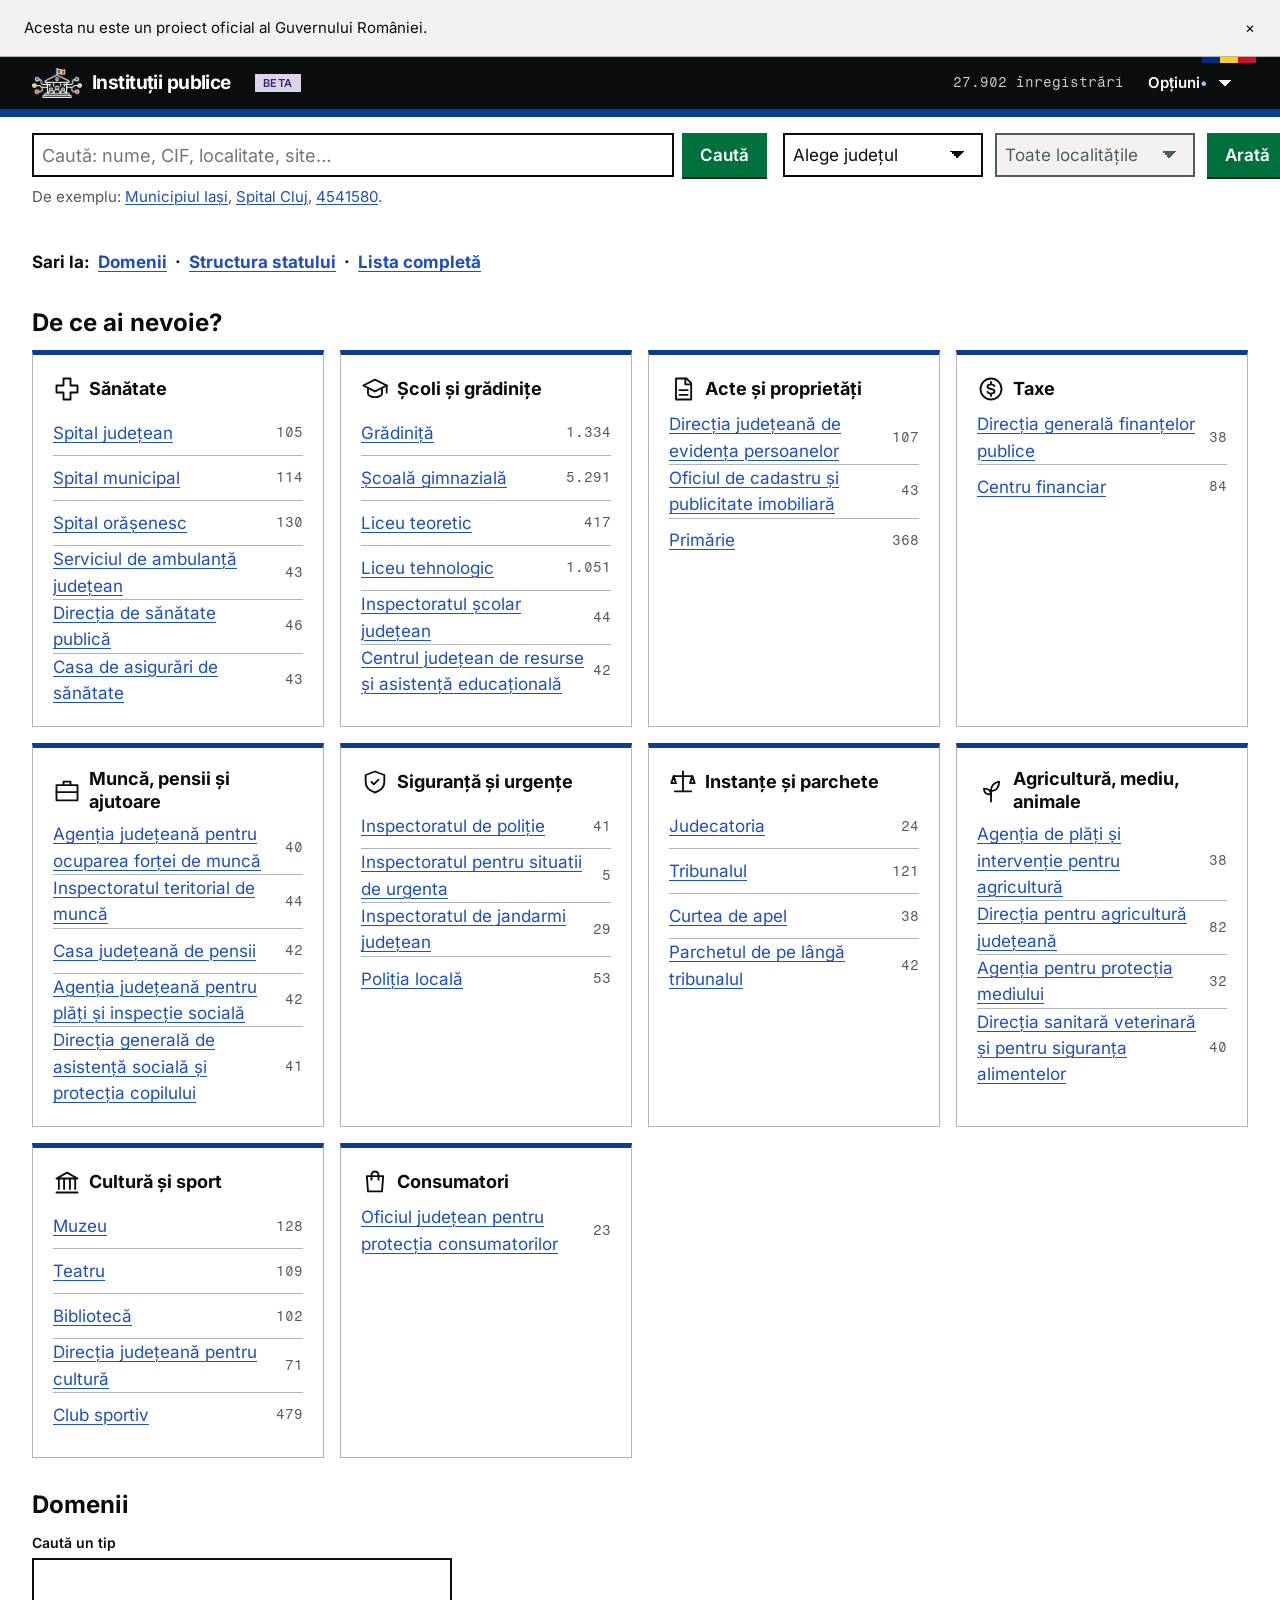
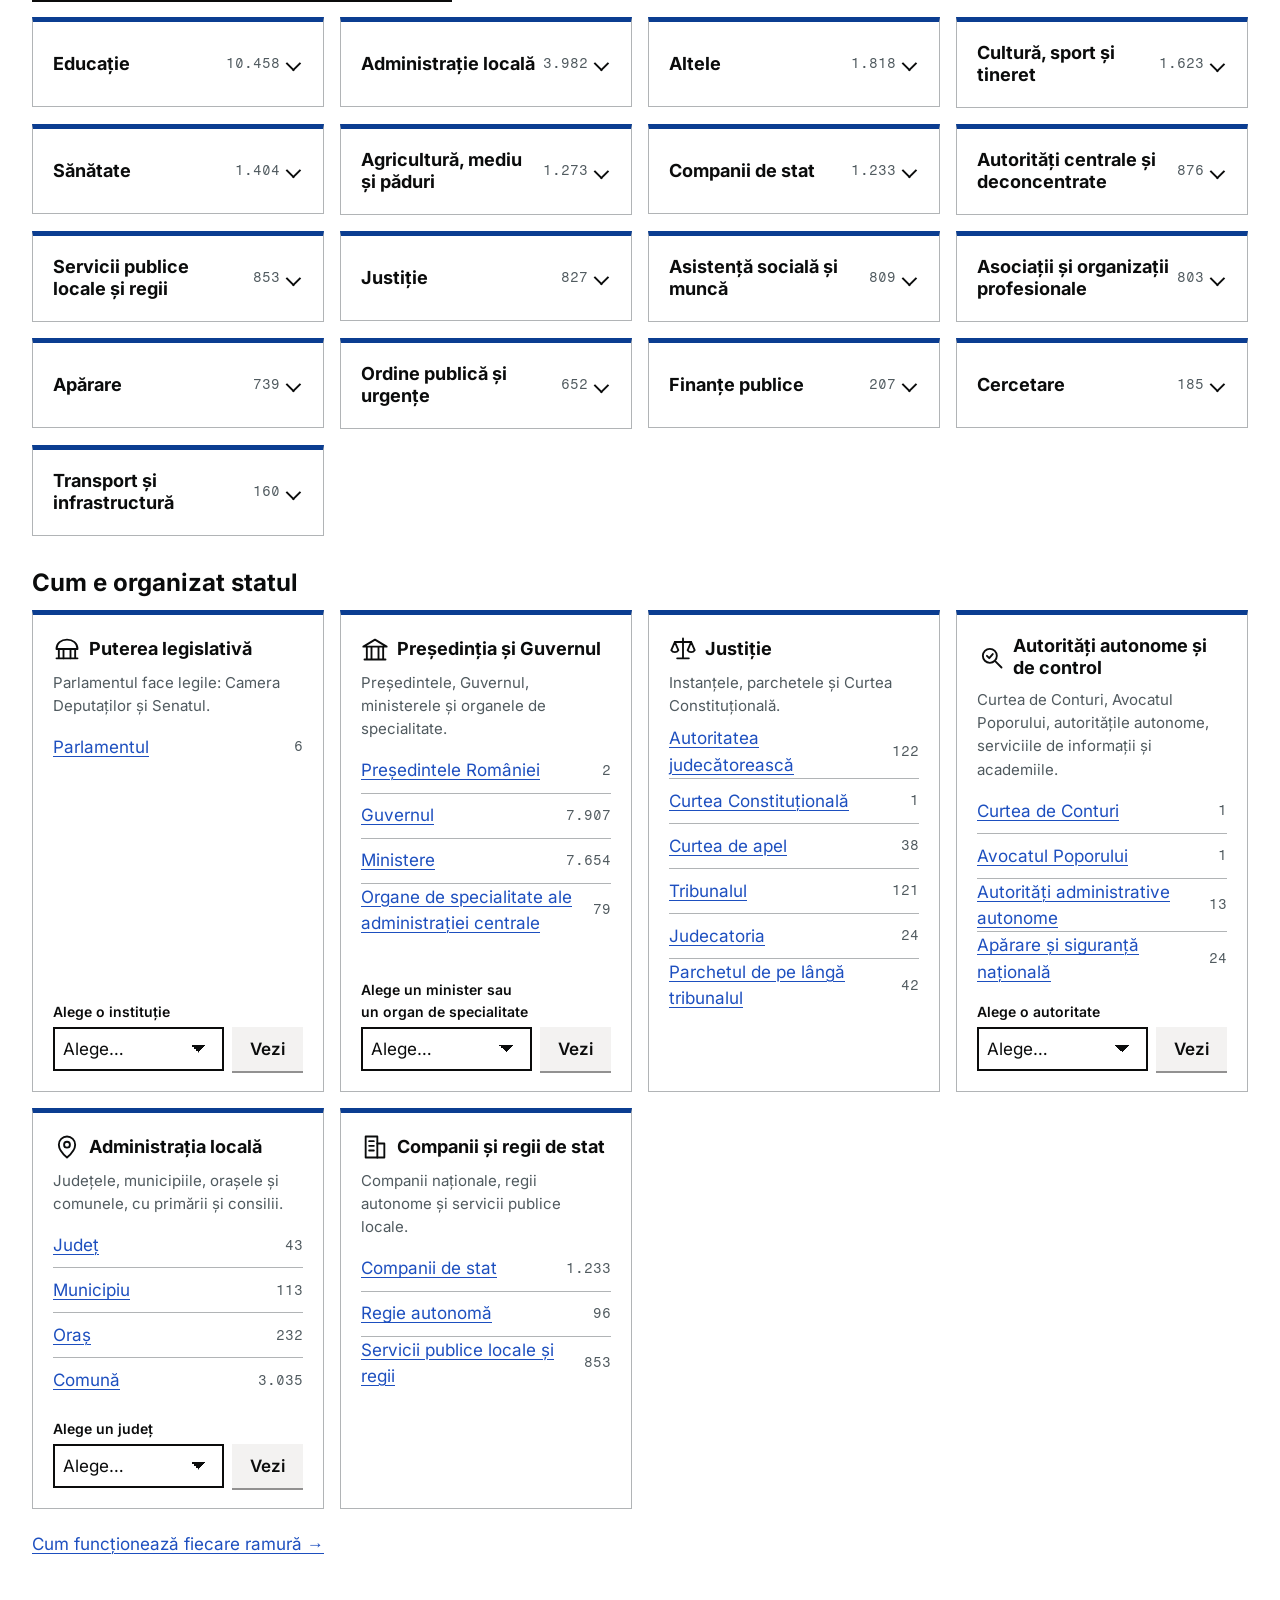
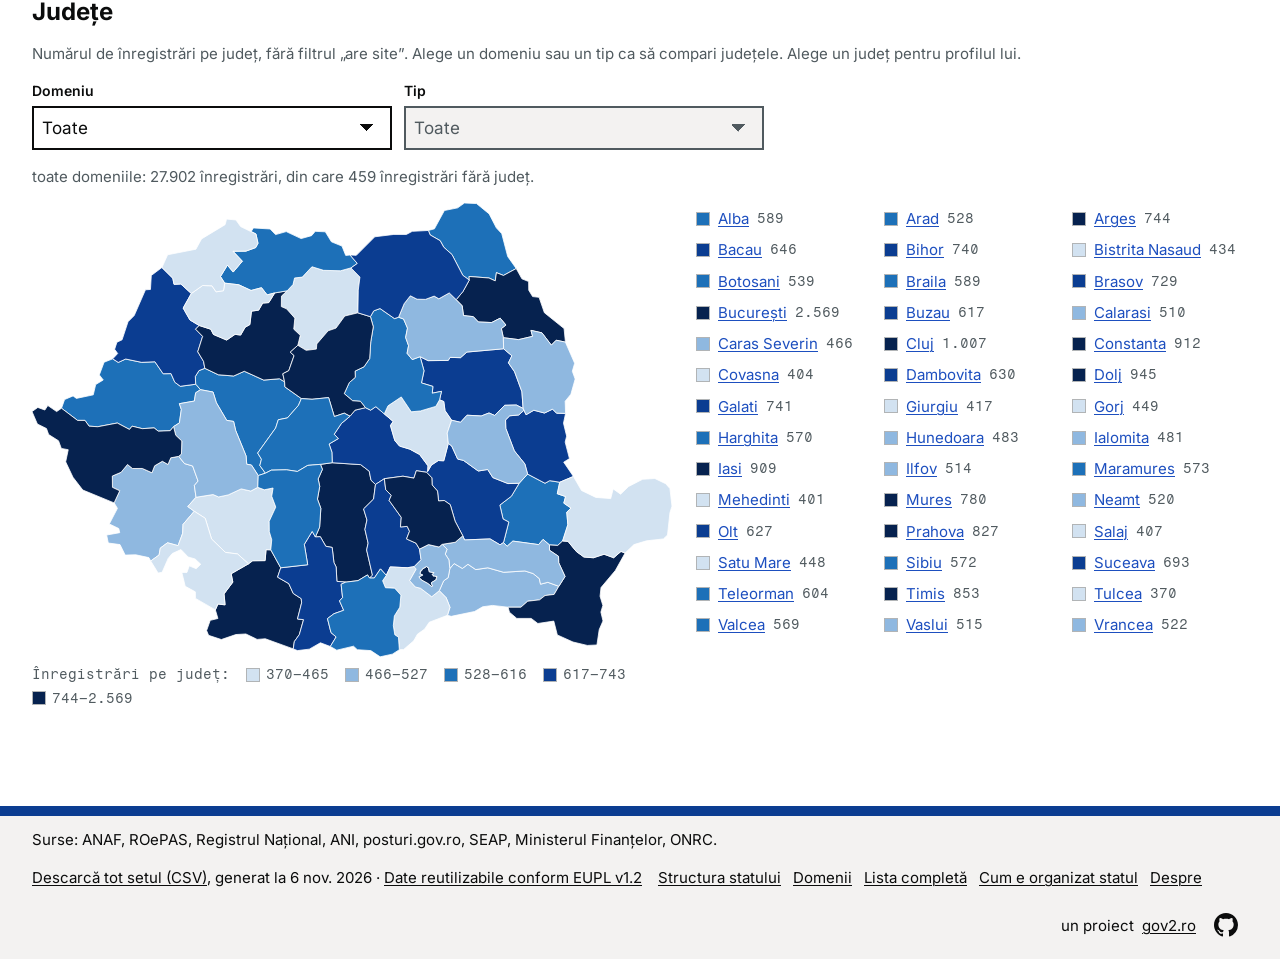
==== commit 4dc9644c: "Publish d47747b (data 2026-11-06T21:58:17+00:00)" ====
--- a/index.html
+++ b/index.html
@@ -203,6 +203,7 @@
          font: var(--g2-font-size-label)/1.5 var(--g2-font-mono); }
   .src.a { color: rgb(var(--g2-color-info-ink)); } .src.r { color: rgb(var(--g2-color-success-ink)); }
   .src.g { color: rgb(var(--g2-color-warning-ink)); } .src.d { color: rgb(var(--g2-color-progress-ink)); }
+  .src.p, .src.s { color: rgb(var(--g2-color-neutral-ink)); }
   td > .g2-tag { margin-left: 6px; vertical-align: 2px; }
   /* a warning paragraph: the DS inset with the warning tone */
   .flag { display: block; margin: var(--g2-space-2) 0; padding: var(--g2-space-2) var(--g2-space-3); border-left: 5px solid rgb(var(--g2-color-warning-line));
@@ -403,6 +404,7 @@
         <label class="chk"><input type="checkbox" id="web" checked> are site</label>
         <label class="chk"><input type="checkbox" id="noanaf"> fără corespondent ANAF</label>
         <label class="chk" title="Înregistrări cu posibil duplicat sau cu potrivire nerezolvată"><input type="checkbox" id="review"> de verificat</label>
+        <label class="chk" title="Radiate sau dizolvate prin fuziune sau divizare, după datele Ministerului Finanțelor"><input type="checkbox" id="rad"> Include entități radiate sau fuzionate</label>
       </div>
     </details>
   </div>
@@ -450,7 +452,8 @@
 </main>
 <footer class="g2-footer">
   <div class="g2-footer-in g2-container org-foot">
-    <p>Surse: ANAF, ROePAS, Registrul Național, ANI.</p>
+    <p>Surse: ANAF, ROePAS, Registrul Național, ANI, posturi.gov.ro, SEAP, Ministerul Finanțelor, ONRC.</p>
+    <p id="org-data"><a href="institutii.csv" download>Descarcă tot setul (CSV)</a><span id="org-data-when"></span> · <a href="https://joinup.ec.europa.eu/collection/eupl/eupl-text-eupl-12" target="_blank" rel="noopener noreferrer">Date reutilizabile conform EUPL v1.2</a></p>
     <ul aria-label="Pagini"><li><a href="#v=stat" data-view="stat">Structura statului</a></li><li><a href="#v=fam" data-view="fam">Domenii</a></li><li><a href="#v=list" data-view="list">Lista completă</a></li><li><a href="organizare.html">Cum e organizat statul</a></li><li><a href="despre.html">Despre</a></li></ul>
     <p class="org-credit">un proiect <a href="https://gov2.ro">gov2.ro</a> <a class="org-gh" href="https://github.com/gov2-ro/institutii-publice" aria-label="Cod sursă pe GitHub"><svg class="org-icon-fill" width="24" height="24" viewBox="0 0 16 16" aria-hidden="true" focusable="false"><path fill="currentColor" d="M8 0C3.58 0 0 3.58 0 8c0 3.54 2.29 6.53 5.47 7.59.4.07.55-.17.55-.38 0-.19-.01-.82-.01-1.49-2.01.37-2.53-.49-2.69-.94-.09-.23-.48-.94-.82-1.13-.28-.15-.68-.52-.01-.53.63-.01 1.08.58 1.23.82.72 1.21 1.87.87 2.33.66.07-.52.28-.87.51-1.07-1.78-.2-3.64-.89-3.64-3.95 0-.87.31-1.59.82-2.15-.08-.2-.36-1.02.08-2.12 0 0 .67-.21 2.2.82.64-.18 1.32-.27 2-.27.68 0 1.36.09 2 .27 1.53-1.04 2.2-.82 2.2-.82.44 1.1.16 1.92.08 2.12.51.56.82 1.27.82 2.15 0 3.07-1.87 3.75-3.65 3.95.29.25.54.73.54 1.48 0 1.07-.01 1.93-.01 2.2 0 .21.15.46.55.38A8.013 8.013 0 0016 8c0-4.42-3.58-8-8-8z"/></svg></a></p>
   </div>
@@ -530,11 +533,14 @@
     for (const r of rows) { byId.set(r.id, r); if (r.f) byCif.set(r.f, r); }
     const mergedInto = new Map();                        // an id absorbed by a same-name merge -> the record that survived
     for (const r of rows) for (const m of r.mi || []) mergedInto.set(m, r);
+    /* status of a legal body (MF): `st` 1 = radiat, 2 = fuzionat (both hidden by default), 3 = în lichidare (visible), `sd` = status date */
+    const hiddenSt = r => r.st === 1 || r.st === 2;
+    const nShown = rows.reduce((n, r) => n + !hiddenSt(r), 0);
     const famSize = new Map(), famCat = new Map();
     {
       const perCat = new Map();
       for (const r of rows) if (r.fam) {
-        famSize.set(r.fam, (famSize.get(r.fam) || 0) + 1);
+        if (!hiddenSt(r)) famSize.set(r.fam, (famSize.get(r.fam) || 0) + 1);
         if (!perCat.has(r.fam)) perCat.set(r.fam, new Map());
         const m = perCat.get(r.fam);
         m.set(r.cat, (m.get(r.cat) || 0) + 1);
@@ -627,9 +633,9 @@
       return set;
     }
 
-    const SOURCES = [['anaf', 'ANAF'], ['roepas', 'ROePAS'], ['reg', 'Registru'], ['decl', 'Declarații ANI'], ['nocif', 'Fără corespondent ANAF']];
+    const SOURCES = [['anaf', 'ANAF'], ['roepas', 'ROePAS'], ['reg', 'Registru'], ['decl', 'Declarații ANI'], ['posturi', 'posturi.gov.ro'], ['seap', 'SEAP'], ['nocif', 'Fără corespondent ANAF']];
     const srcTest = {
-      anaf: r => r.s & 1, roepas: r => r.s & 2, reg: r => r.s & 4, decl: r => r.s & 8, nocif: r => !r.f,
+      anaf: r => r.s & 1, roepas: r => r.s & 2, reg: r => r.s & 4, decl: r => r.s & 8, posturi: r => r.s & 16, seap: r => r.s & 32, nocif: r => !r.f,
     };
     const needsReview = r => !!(r.d || (r.mc && r.mc.length));
 
@@ -638,21 +644,22 @@
 
     /* ---------- filter state ---------- */
     const NO_FAMILY = '(fără tip comun)';
-    const S = { q: '', cat: '', fam: '', county: '', uat: '', srcs: new Set(), srcMode: 'all', web: true, review: false,
+    const S = { q: '', cat: '', fam: '', county: '', uat: '', srcs: new Set(), srcMode: 'all', web: true, review: false, rad: false,
       view: 'list', sort: 'n', node: '', id: '' };
-    let qTokens = [], srcList = [];
+    let qTokens = [], srcList = [], qCif = '';
     const pass = (r, skip) =>
       (skip === 'cat' || !S.cat || r.cat === S.cat) &&
       (skip === 'fam' || !S.fam || (r.fam || NO_FAMILY) === S.fam) &&
       (skip === 'county' || !S.county || r.county === S.county) &&
       (skip === 'uat' || !S.uat || r.u === S.uat) &&
       (skip === 'src' || !srcList.length || (S.srcMode === 'all' ? srcList.every(k => srcTest[k](r)) : srcList.some(k => srcTest[k](r)))) &&
-      (skip === 'web' || !S.web || r.w) &&
+      (skip === 'web' || skip === 'radweb' || !S.web || r.w || (hiddenSt(r) && r.f === qCif)) &&
+      (skip === 'rad' || skip === 'radweb' || S.rad || !hiddenSt(r) || r.f === qCif) &&       // a search by the exact CIF finds a hidden record
       (!S.review || needsReview(r)) &&
       qTokens.every(t => r.hay.includes(t));
 
     const el = { q: $('q'), cat: $('cat'), fam: $('fam'), county: $('county'), uat: $('uat'), web: $('web'),
-      noanaf: $('noanaf'), review: $('review'), sort: $('sort') };
+      noanaf: $('noanaf'), review: $('review'), rad: $('rad'), sort: $('sort') };
 
     function fillSelect(sel, allLabel, entries, current) {   // entries: [[value, label, count]]
       sel.replaceChildren(h('option', { value: '' }, allLabel),
@@ -689,14 +696,26 @@
       (r.s & 2) > 0 && h('span', { class: 'src r', title: 'Portalul ROePAS' }, 'ROePAS'),
       (r.s & 4) > 0 && h('span', { class: 'src g', title: 'Registrul Național al Instituțiilor Publice' }, 'Registru'),
       (r.s & 8) > 0 && h('span', { class: 'src d', title: `Declarații de avere și interese (ANI): ${fmt(r.dc || 0)} declarații` }, 'ANI'),
+      (r.s & 16) > 0 && h('span', { class: 'src p', title: `Angajator în anunțuri pe posturi.gov.ro: ${fmt(r.pp || 0)} anunțuri` }, 'posturi'),
+      (r.s & 32) > 0 && h('span', { class: 'src s', title: 'Autoritate contractantă în SEAP (achiziții publice)' }, 'SEAP'),
     ];
     const where = r => [r.u, r.county].filter(Boolean).join(', ');
     const domain = u => u.replace(/^https?:\/\//i, '').replace(/\/$/, '');
     const siteLink = r => !r.w ? '' : isHttp(r.w)
       ? h('a', { href: r.w, target: '_blank', rel: 'noopener noreferrer', title: r.w, onclick: e => e.stopPropagation() }, domain(r.w))
       : domain(r.w);
-    const emptyMsg = () => h('div', { class: 'empty' }, h('p', null, 'Nicio instituție nu corespunde filtrelor.'),
-      h('button', { class: 'g2-btn g2-secondary', type: 'button', onclick: () => { clearFilters(); update(); } }, 'Resetează filtrele'));
+    const STATUS_UI = { 1: { tone: 'danger', tag: 'radiată', text: 'Radiată' }, 2: { tone: 'info', tag: 'fuzionată', text: 'Fuzionată' },
+      3: { tone: 'progress', tag: 'în lichidare', text: 'În lichidare' } };
+    const emptyMsg = () => {
+      const hidden = S.web ? rows.filter(r => pass(r, 'web')).length : 0;   // records that pass every filter except "are site"
+      // records that pass every filter except "radiate sau fuzionate" (and "are site": a defunct record seldom has one)
+      const gone = S.rad ? 0 : rows.filter(r => pass(r, 'radweb')).length, goneWeb = S.web && gone > rows.filter(r => pass(r, 'rad')).length;
+      return h('div', { class: 'empty' }, h('p', null, 'Nicio instituție nu corespunde filtrelor.'),
+        hidden ? h('p', null, `${fmt(hidden)} ${hidden === 1 ? 'înregistrare corespunde' : 'înregistrări corespund'}, dar nu au site. `,
+          h('button', { class: 'g2-btn g2-secondary', type: 'button', onclick: () => { S.web = false; el.web.checked = false; update(); } }, 'Arată-le')) : null,
+        gone ? h('p', null, `${fmt(gone)} ${gone === 1 ? 'înregistrare corespunde' : 'înregistrări corespund'}, dar sunt radiate sau fuzionate. `,
+          h('button', { class: 'g2-btn g2-secondary', type: 'button', onclick: () => { S.rad = true; el.rad.checked = true; if (goneWeb) { S.web = false; el.web.checked = false; } update(); } }, 'Arată-le')) : null,
+        h('button', { class: 'g2-btn g2-secondary', type: 'button', onclick: () => { clearFilters(); update(); } }, 'Resetează filtrele')); };
     const rowKey = (r, open) => e => { if (e.key === 'Enter') open(r); };
 
     /* append `items` in pages of `size`; the "more" button lives in btnHost (default: the container itself) */
@@ -728,6 +747,7 @@
         h('td', null, h('span', { class: 'nm' }, r.n),
           r.mc && r.mc.length ? h('span', { class: 'g2-tag', 'data-tone': 'warning' }, 'potrivire neclară') : null,
           r.d ? h('span', { class: 'g2-tag', 'data-tone': 'warning' }, 'posibil duplicat') : null,
+          r.st ? h('span', { class: 'g2-tag', 'data-tone': STATUS_UI[r.st].tone }, STATUS_UI[r.st].tag) : null,
           h('div', { class: 'sub' }, kind(r), where(r) ? h('span', { class: 'where' }, (kind(r) ? ' · ' : '') + where(r)) : null,
             S.sort === 'dc' && r.dc ? h('span', { class: 'dc' }, ' · ' + plural(r.dc, 'declarație', 'declarații')) : null)),
         h('td', { class: 'c contact' }, [r.w && h('div', { class: 'line site' }, siteLink(r)),
@@ -846,7 +866,7 @@
     }
 
     /* ---------- "Structura statului" ---------- */
-    const isFiltered = () => !!(S.q || S.cat || S.fam || S.county || S.uat || S.srcs.size || S.web || S.review);
+    const isFiltered = () => !!(S.q || S.cat || S.fam || S.county || S.uat || S.srcs.size || S.web || S.review || S.rad);
     const KINDS = [['Municipii', /^municipi/], ['Sectoare', /^sectorul/], ['Orașe', /^oras/], ['Comune', /^comuna/], ['Altele', /./]];
     const isCountyRec = r => /^judetul\b/.test(fold(r.n));
 
@@ -976,8 +996,8 @@
 
     /* console checks: `reachableRoots() === expectedRoots()`, and `descendantVisibility().failures` empty */
     window.explorer = {
-      reachableRoots: () => [...subtree(STAT)].filter(r => r.f && !(r.p && r.p.length)).length,
-      expectedRoots: () => rows.filter(r => r.f && !(r.p && r.p.length)).length,
+      reachableRoots: () => [...subtree(STAT)].filter(r => r.f && !r.nc && !(r.p && r.p.length)).length,
+      expectedRoots: () => rows.filter(r => r.f && !r.nc && !(r.p && r.p.length)).length,
       /* every record below an attached root: a search for its CIF must show the whole path, and the record must stay
          visible when the view is focused on any record or virtual group above it */
       descendantVisibility: () => {
@@ -1269,7 +1289,7 @@
 
     /* counties */
     const countyFeatures = g => g.features.map(f => ({ f, name: counties.find(c => norm(c) === norm(f.properties.name.replace(/^Municipiul /, ''))) || null }));
-    const openCounty = c => { clearFilters({ county: c, web: S.web }); closeDialogSilently(); setView('loc'); window.scrollTo(0, 0); };
+    const openCounty = c => { clearFilters({ county: c, web: S.web, rad: S.rad }); closeDialogSilently(); setView('loc'); window.scrollTo(0, 0); };
     function countyMap(box, counts) {
       gis('romania-counties.geojson').then(g => {
         if (!box.isConnected) return;
@@ -1357,7 +1377,7 @@
 
     /* county profile: coat of arms, name and counts on the left above the locality tree; the locality map in a column on the right */
     function countyProfile(county, tree) {
-      const all = rows.filter(r => r.county === county), noU = all.filter(r => !r.u).length;
+      const all = rows.filter(r => r.county === county && (S.rad || !hiddenSt(r))), noU = all.filter(r => !r.u).length;
       const locs = new Set(all.filter(r => r.u).map(r => r.u));
       const mapBox = h('div', null, h('p', { class: 'sub', role: 'status' }, 'Se încarcă harta…'));
       const note = h('p', { class: 'sub', role: 'status' });
@@ -1447,15 +1467,15 @@
       const goList = patch => { noWeb(); Object.assign(S, patch); S.node = ''; setView('list'); window.scrollTo(0, 0); };
 
       /* 1. search */
-      const go = q => { q = (q || '').trim(); if (!q) return; S.q = q; el.q.value = q; leaveHome(); update(); window.scrollTo(0, 0); };
-      const qIn = h('input', { class: 'g2-input', id: 'home-q', type: 'search', name: 'q', autocomplete: 'off', placeholder: homePhone.matches ? 'Nume, localitate sau CIF' : 'Caută o instituție, o localitate sau un CIF',
+      const go = q => { q = (q || '').trim(); if (!q) return; noWeb(); S.q = q; el.q.value = q; leaveHome(); update(); window.scrollTo(0, 0); };
+      const qIn = h('input', { class: 'g2-input', id: 'home-q', type: 'search', name: 'q', autocomplete: 'off', placeholder: 'Caută: nume, CIF, localitate, site…',
         'aria-label': 'Caută o instituție, o localitate sau un CIF', 'aria-describedby': 'home-q-hint' });
       // no visible headings or labels in the top row (owner, 2026-10-27): the controls carry aria-label
       const searchSec = h('section', { class: 'home-sec org-search', 'aria-label': 'Caută' },
         h('form', { class: 'org-searchform', role: 'search', onsubmit: e => { e.preventDefault(); go(qIn.value); } }, qIn,
           h('button', { class: 'g2-btn', type: 'submit' }, 'Caută')),
         h('p', { class: 'sub', id: 'home-q-hint' }, 'De exemplu: ', HOME_EXAMPLES.flatMap((q, i) => [i ? ', ' : '',
-          browseLink(q, browseHref({ v: 'list', q }), () => go(q), 'link acc')]), '.'));
+          browseLink(q, browseHref({ v: 'list', q, web: '0' }), () => go(q), 'link acc')]), '.'));
 
       /* 2. place */
       const cSel = h('select', { class: 'g2-input', id: 'home-county', 'aria-label': 'Județ' }, h('option', { value: '' }, 'Alege județul'),
@@ -1473,7 +1493,7 @@
       cSel.addEventListener('change', () => { homeCounty = cSel.value; saveHomeCounty(homeCounty); fillUat(); refreshTasks(); });
       const placeSec = h('section', { class: 'home-sec org-place', 'aria-label': 'Unde locuiești?' },
         h('form', { class: 'org-placeform', onsubmit: e => { e.preventDefault(); if (!cSel.value) { cSel.focus(); return; }
-          closeDialogSilently(); clearFilters({ county: cSel.value, uat: uSel.value, web: S.web }); setView('loc'); window.scrollTo(0, 0); } },
+          closeDialogSilently(); noWeb(); clearFilters({ county: cSel.value, uat: uSel.value, web: false }); setView('loc'); window.scrollTo(0, 0); } },
           h('div', { class: 'g2-field' }, cSel),
           h('div', { class: 'g2-field' }, uSel),
           h('button', { class: 'g2-btn', type: 'submit' }, 'Arată'), clear));
@@ -1600,10 +1620,12 @@
         }
         return out.concat(wait);
       }
+      const normFam = new Map();                              // type -> norm(type), computed once
+      const famNorm = f => { let n = normFam.get(f); if (n === undefined) normFam.set(f, n = norm(f)); return n; };
       function drawDomains() {
-        const idx = domainIndex(), q = fold(tIn.value).trim();
-        if (q) {
-          const hits = idx.flatMap(([c, d]) => [...d.fams].filter(([f]) => fold(f).includes(q)).map(([f, l]) => [c, f, l]))
+        const idx = domainIndex(), toks = norm(tIn.value).split(' ').filter(Boolean);
+        if (toks.length) {
+          const hits = idx.flatMap(([c, d]) => [...d.fams].filter(([f]) => { const n = famNorm(f); return toks.every(t => n.includes(t)); }).map(([f, l]) => [c, f, l]))
             .sort((x, y) => y[2].length - x[2].length || coll.compare(x[1], y[1]));
           domMore.replaceChildren();
           domRes.textContent = hits.length ? plural(hits.length, 'tip găsit', 'tipuri găsite') : 'Niciun tip nu corespunde.';
@@ -1688,8 +1710,28 @@
       unit: 'același număr de unitate militară', national: 'nume identic, instituție centrală (depusă din alt județ)',
       elsewhere: 'nume identic, unic în țară (depusă din alt județ)',
       prefix: 'nume trunchiat, început al unui nume ANAF', same_name: 'același nume și județ, combinat din surse fără ANAF' };
-    const srcOfId = { R: 'ROePAS', G: 'Registru', D: 'ANI' };
+    const srcOfId = { R: 'ROePAS', G: 'Registru', D: 'ANI', P: 'posturi.gov.ro', S: 'SEAP' };
+    const MF = ((D.dataset && D.dataset.inputs) || []).find(i => i.source === 'mf');       // the status source (name, licence, snapshot)
+    const dmy = d => d ? d.split('-').reverse().join('.') : '';
+    const STATUS_NOTE = { 2: 'Entitatea s-a dizolvat prin fuziune sau divizare. Activitatea ei continuă în altă entitate.',
+      3: 'Entitatea există încă. Starea oficială este dizolvare cu lichidare.' };
+    const statusBlock = r => r.st ? [h('p', null, h('span', { class: 'g2-tag', 'data-tone': STATUS_UI[r.st].tone }, STATUS_UI[r.st].text + (r.sd ? ' din ' + dmy(r.sd) : ''))),
+      h('p', { class: 'sub' }, [STATUS_NOTE[r.st], `Sursa: Ministerul Finanțelor${MF && MF.snapshot ? `, date din ${dmy(MF.snapshot)}` : ''} (${(MF && MF.licence) || 'CC-BY-4.0'}).`].filter(Boolean).join(' '))] : null;
+    const usMark = r => r.us === 1 ? '(sector dedus din nume)' : r.us === 2 ? '(din datele Ministerului Finanțelor)' : '';   // row key `us`
+    const marked = (r, v) => v && r.us ? [v, ' ', h('span', { class: 'sub' }, usMark(r))] : v;
     const peerBtn = rr => h('button', { class: 'link acc', type: 'button', onclick: () => openRecord(rr) }, rr.n);
+
+    // Links to other sites, in one group. Each value is encoded; tipizatul.eu and transparenta.eu get no data from us.
+    const TRANSPARENTA_OK = r => !r.nc && r.f;      // only `cif_source` anaf passed the 95% sample (docs/activity-log.md, 2026-11-06)
+    const extLink = (url, text) => h('a', { href: url, target: '_blank', rel: 'noopener noreferrer' }, text);
+    const externalLinks = r => {
+      const rows = [
+        pair('Proceduri și formulare', r.tz && extLink(`https://www.tipizatul.eu/proceduri?q=${encodeURIComponent(r.tz)}`, 'tipizatul.eu')),
+        pair('Buget', TRANSPARENTA_OK(r) && extLink(`https://transparenta.eu/entities/${encodeURIComponent(r.f)}`, 'transparenta.eu')),
+        pair('Proceduri', r.ru && linkTo(r.ru, 'roepas.ro')),
+        pair('Angajator', r.ps && extLink(`https://posturi.gov2.ro/angajator/${encodeURIComponent(r.ps[0])}/`, 'posturi.gov2.ro'))];
+      return rows.some(x => !Array.isArray(x)) ? [h('div', { class: 'sec' }, 'Pe alte site-uri'), h('dl', { class: 'g2-summary-list' }, rows)] : null;
+    };
 
     function renderDialog(r) {
       const parents = (r.p || []).map(c => byCif.get(c)).filter(Boolean);
@@ -1706,7 +1748,7 @@
       const note = r.f && noteOf.get(r.f);
       // same family, same ordonator (or same county when it has none)
       const sibs = !r.fam ? [] : (parents.length ? subordinates.get(parents[0].f) || [] : rows.filter(x => x.county === r.county && !x.p))
-        .filter(x => x !== r && x.fam === r.fam);
+        .filter(x => x !== r && x.fam === r.fam && (S.rad || !hiddenSt(x)));
       const copyMsg = h('span', { role: 'status' });
       const linkBox = h('input', { class: 'g2-input', type: 'text', readonly: true, 'aria-label': 'Linkul înregistrării', value: location.href, hidden: true });
       const copy = async () => {
@@ -1730,12 +1772,14 @@
             `Mai multe instituții ANAF se potrivesc la fel de bine (${cands.length}), așa că înregistrarea nu a fost combinată cu niciuna. Scorul de potrivire nu este o probabilitate.`,
             h('ul', { class: 'plain' }, cands.map(([c, rr]) => h('li', null, rr ? [peerBtn(rr), ` · CIF ${c}`] : `CIF ${c} (nu este în setul curent)`)))) : null,
           dup ? h('p', { class: 'flag' }, 'Posibil duplicat al: ', peerBtn(dup), ' (potrivire nesigură, nu a fost combinat; scorul nu este o probabilitate)') : null,
+          statusBlock(r),
           h('div', { class: 'sec' }, 'Locație'),
-          h('dl', { class: 'g2-summary-list' }, pair('Județ', r.county), pair('Localitate (UAT)', r.u && (r.us ? [r.u, ' ', h('span', { class: 'sub' }, '(sector dedus din nume)')] : r.u)), pair('Adresă', r.a),
+          h('dl', { class: 'g2-summary-list' }, pair('Județ', r.us === 2 ? marked(r, r.county) : r.county), pair('Localitate (UAT)', marked(r, r.u)), pair('Adresă', r.a),
             pair('Coordonate', r.la != null && h('a', { href: `https://www.openstreetmap.org/?mlat=${r.la}&mlon=${r.lo}#map=15/${r.la}/${r.lo}`,
               target: '_blank', rel: 'noopener noreferrer' }, `${r.la}, ${r.lo}`))),
           (r.w || r.e || r.ph || r.fx) ? [h('div', { class: 'sec' }, 'Contact'),
             h('dl', { class: 'g2-summary-list' }, pair('Site', r.w && linkTo(r.w)), pair('Email', r.e), pair('Telefon', r.ph), pair('Fax', r.fx))] : null,
+          externalLinks(r),
           h('div', { class: 'sec' }, 'Identificare'),
           h('dl', { class: 'g2-summary-list' }, pair('Identificator', r.id),
             pair('Tip', r.fam && h('span', null, r.fam, ' · ',
@@ -1747,6 +1791,7 @@
             pair('Combinat din', r.mi && h('ul', { class: 'plain' }, r.mi.map(m => h('li', null, `${m} (${srcOfId[m[0]] || 'sursă'})`)))),
             pair('Legătură ROePAS', r.lr && tierText[r.lr]), pair('Legătură Registru', r.lg && tierText[r.lg]),
             pair('Declarații ANI', r.dc && `${fmt(r.dc)}${r.ld ? ` · ${tierText[r.ld]}` : ''}`),
+            pair('Anunțuri posturi.gov.ro', r.pp != null && `${fmt(r.pp)}${r.lp ? ` · ${tierText[r.lp]}` : ''}`),
             pair('Grupă în formularul ANI', r.dg),
             pair('Declarații pe județe', r.dk && r.dk.slice(0, 8).map(([c, n]) => `${c} ${fmt(n)}`).join(' · ')
               + (r.dk.length > 8 ? ` · … încă ${r.dk.length - 8}` : ''))),
@@ -1759,8 +1804,8 @@
           sibs.length ? [h('div', { class: 'sec' }, `Alte ${fmt(sibs.length)} de tip „${r.fam}”`),
             h('ul', { class: 'plain' }, sibs.slice(0, 25).map(s => h('li', null, peerBtn(s))),
               sibs.length > 25 ? h('li', { class: 'sub' }, `… și încă ${fmt(sibs.length - 25)}`) : null)] : null,
-          (r.ru || r.pc != null || r.ou) ? [h('div', { class: 'sec' }, 'ROePAS'),
-            h('dl', { class: 'g2-summary-list' }, pair('Pagină', r.ru && linkTo(r.ru, 'roepas.ro')),
+          (r.pc != null || r.ou) ? [h('div', { class: 'sec' }, 'ROePAS'),
+            h('dl', { class: 'g2-summary-list' },
               pair('Proceduri', r.pc != null ? `${fmt(r.pc)} (${fmt(r.po || 0)} online)` : null),
               pair('Organizare', r.ou && r.ou.join(' · ')))] : null));
     }
@@ -1815,6 +1860,7 @@
 
     /* ---------- dataset (metadata.dataset; the page despre.html shows the details) ---------- */
     const DS = D.dataset;
+    if (DS && DS.generated_at) { const d = new Date(DS.generated_at); if (!isNaN(d)) $('org-data-when').textContent = ', generat la ' + d.toLocaleDateString('ro-RO', { dateStyle: 'medium' }); }
     const capped = DS && (DS.inputs || []).filter(i => i.capped);
     if (capped && capped.length) { const w = $('about-warn'); w.textContent = '⚠'; w.setAttribute('role', 'img'); w.setAttribute('aria-label', 'Un export ANI a atins limita de rânduri'); }
 
@@ -1845,15 +1891,15 @@
     }
 
     function clearFilters(extra = {}) {
-      Object.assign(S, { q: '', cat: '', fam: '', county: '', uat: '', srcMode: 'all', web: true, review: false, sort: 'n', ...extra });
+      Object.assign(S, { q: '', cat: '', fam: '', county: '', uat: '', srcMode: 'all', web: true, review: false, rad: false, sort: 'n', ...extra });
       S.srcs.clear();
-      el.q.value = ''; el.web.checked = S.web; el.review.checked = false; el.sort.value = 'n';
+      el.q.value = ''; el.web.checked = S.web; el.review.checked = false; el.rad.checked = S.rad; el.sort.value = 'n';
     }
 
     /* ---------- CSV export of the current selection ---------- */
     const CSV_COLS = ['id', 'name', 'category', 'family', 'county', 'uat', 'cif', 'parent_cifs', 'website_url', 'email', 'phone',
       'sources', 'possible_duplicate_of', 'match_candidate_cifs', 'declaratii_count', 'procedures_count', 'online_procedures_count'];
-    const SRC_NAMES = [[1, 'anaf'], [2, 'roepas'], [4, 'registrul'], [8, 'declaratii']];
+    const SRC_NAMES = [[1, 'anaf'], [2, 'roepas'], [4, 'registrul'], [8, 'declaratii'], [16, 'posturi'], [32, 'seap']];
     /* matching records only; in a focused state view only those inside the focused subtree; each id once */
     function selection() {
       let list = items;
@@ -1899,22 +1945,25 @@
     function update() {
       qTokens = norm(S.q).split(' ').filter(Boolean);
       srcList = [...S.srcs];
+      qCif = S.q.trim().replace(/^ro\s*/i, '');
+      const total = S.rad ? rows.length : nShown;               // the default views leave out the radiate and fuzionate records
       items = rows.filter(r => pass(r));
       if (S.sort === 'dc') items.sort((a, b) => (b.dc || 0) - (a.dc || 0));
       el.sort.closest('.sortby').hidden = S.view !== 'list';
       refreshFacets();
-      const nAct = !!S.cat + !!S.fam + !!S.county + !!S.uat + (S.srcs.size ? 1 : 0) + S.web + S.review;
+      const nAct = !!S.cat + !!S.fam + !!S.county + !!S.uat + (S.srcs.size ? 1 : 0) + S.web + S.review + S.rad;
       $('fcount').textContent = nAct || '';
       $('ftoggle').setAttribute('aria-label', nAct ? `Filtre, ${nAct} active` : 'Filtre');
-      $('stats').textContent = `${fmt(items.length)} din ${fmt(rows.length)}`;
-      $('stats').title = `${fmt(items.length)} din ${fmt(rows.length)} înregistrări`;
+      const homeStats = S.view === 'acasa';                  // the landing counts ignore the website filter
+      $('stats').textContent = homeStats ? `${fmt(total)} înregistrări` : `${fmt(items.length)} din ${fmt(total)}`;
+      $('stats').title = homeStats ? `${fmt(total)} înregistrări` : `${fmt(items.length)} din ${fmt(total)} înregistrări`;
       $('csv-msg').textContent = '';
       $('toolbar').hidden = S.view === 'acasa';
       $('filters').hidden = S.view === 'acasa';
       $('home-link').toggleAttribute('aria-current', S.view === 'acasa');
       if (S.view === 'acasa') $('home-link').setAttribute('aria-current', 'page');
       refreshViewLinks();
-      $('menu-status').textContent = S.web || S.review || S.srcs.has('nocif') ? ' •' : '';
+      $('menu-status').textContent = S.web || S.review || S.rad || S.srcs.has('nocif') ? ' •' : '';
       results.replaceChildren({ acasa: renderHome, list: renderList, stat: renderStat, fam: renderFamTree, loc: renderLocTree }[S.view](items));
       syncHash();
     }
@@ -1932,6 +1981,7 @@
       if (S.srcs.size > 1 && S.srcMode === 'any') p.set('sm', 'any');
       if (!S.web) p.set('web', '0');
       if (S.review) p.set('review', '1');
+      if (S.rad) p.set('rad', '1');
       return p;
     }
     function syncHash(mode) {                           // mode: 'push' (record opened), 'replace' (record closed in place)
@@ -1964,8 +2014,9 @@
       S.srcMode = p.get('sm') === 'any' ? 'any' : 'all';
       S.web = p.get('web') !== '0';
       S.review = p.get('review') === '1';
+      S.rad = p.get('rad') === '1';
       S.id = p.get('id') || '';
-      el.q.value = S.q; el.web.checked = S.web; el.review.checked = S.review; el.sort.value = S.sort;
+      el.q.value = S.q; el.web.checked = S.web; el.review.checked = S.review; el.rad.checked = S.rad; el.sort.value = S.sort;
       refreshViewLinks();
       lastNav = navKey();
     }
@@ -2025,6 +2076,7 @@
     on(el.uat, 'change', () => { leaveHome(); S.uat = el.uat.value; update(); });
     on(el.web, 'change', () => { S.web = el.web.checked; update(); });
     on(el.review, 'change', () => { leaveHome(); S.review = el.review.checked; update(); });
+    on(el.rad, 'change', () => { S.rad = el.rad.checked; update(); });
     on(el.noanaf, 'change', () => { leaveHome(); el.noanaf.checked ? S.srcs.add('nocif') : S.srcs.delete('nocif'); update(); });
     on(el.sort, 'change', () => { S.sort = el.sort.value; update(); });
     on($('reset'), 'click', () => { clearFilters(); update(); });
@@ -2039,6 +2091,8 @@
     on(window, 'popstate', onNav);
     on(window, 'hashchange', onNav);
 
+    { const sq = new URLSearchParams(location.search).get('q');   // no-JS form fallback: ?q=… becomes #q=…
+      if (sq && location.hash.length <= 1) try { history.replaceState(null, '', location.pathname + '#' + new URLSearchParams({ v: 'list', q: sq, web: '0' })); } catch (e) {} }
     applyHash();
     update();
     wires.forEach(f => f());
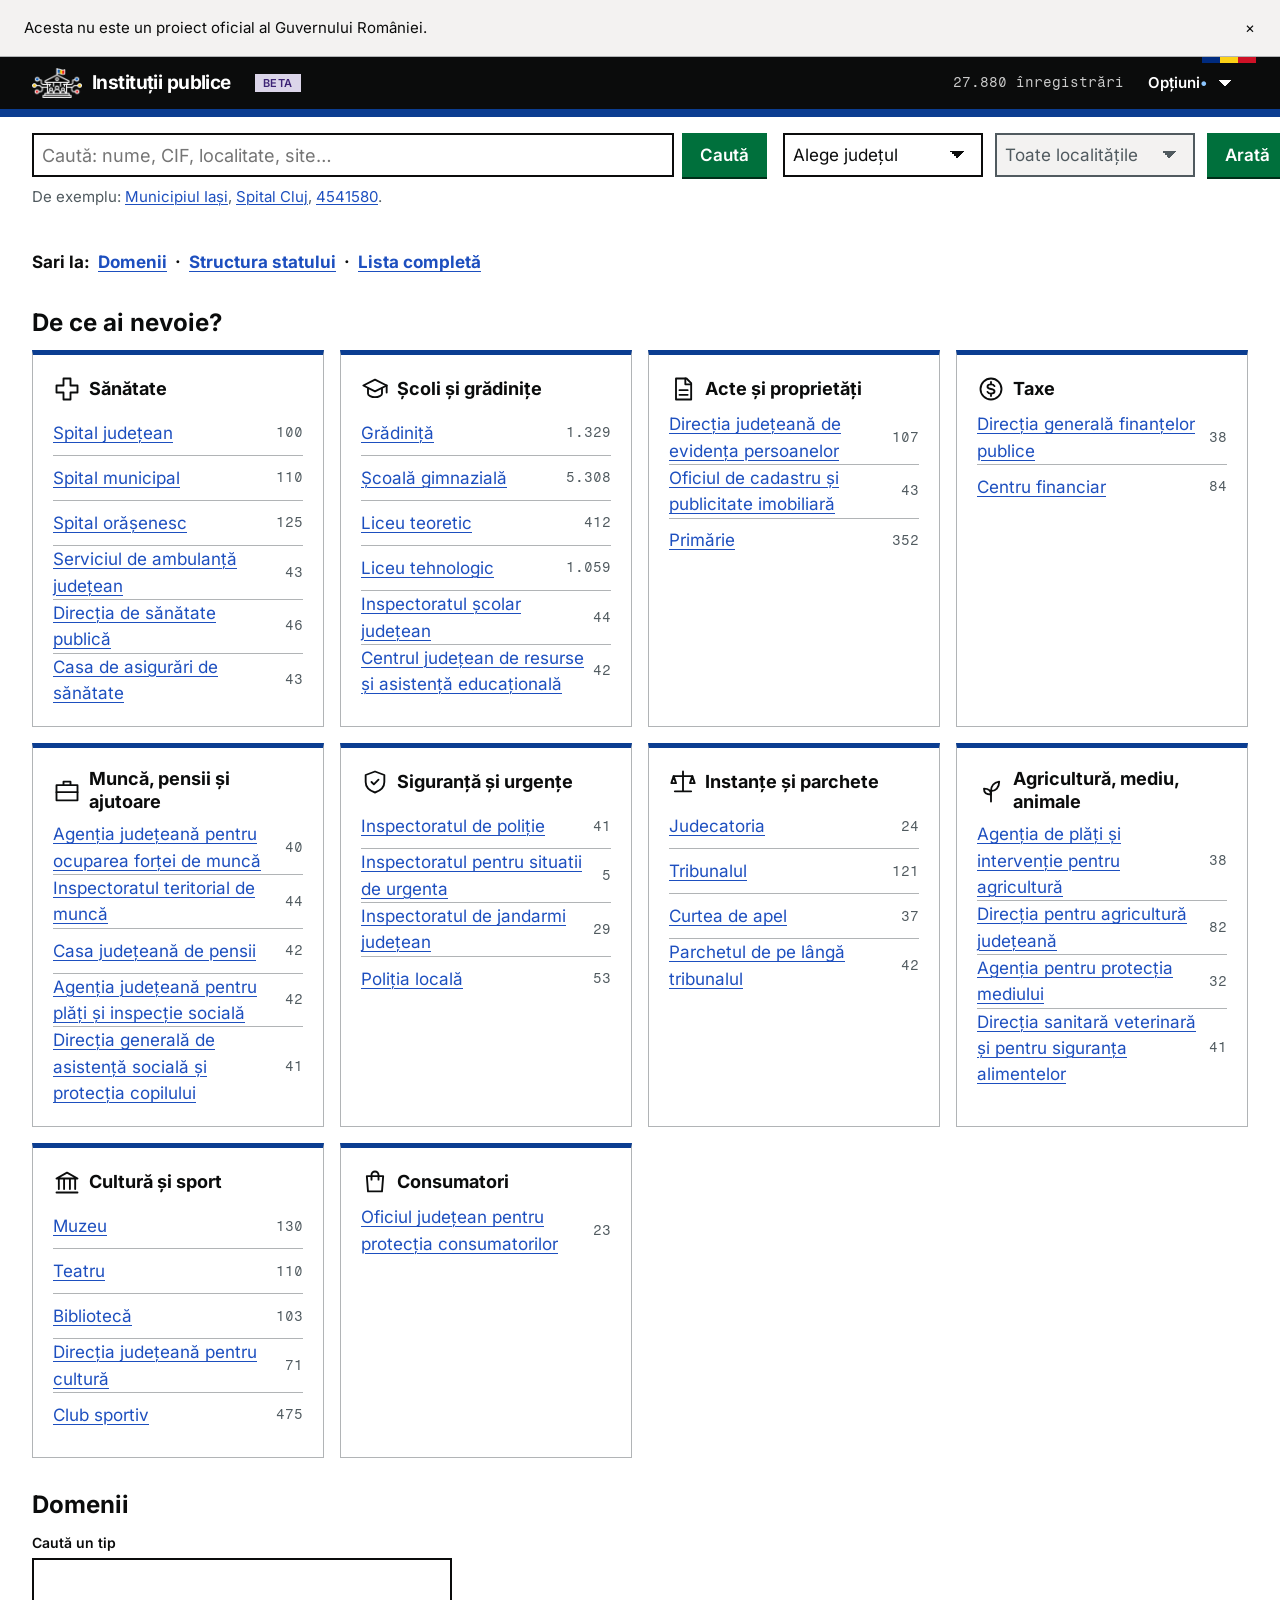
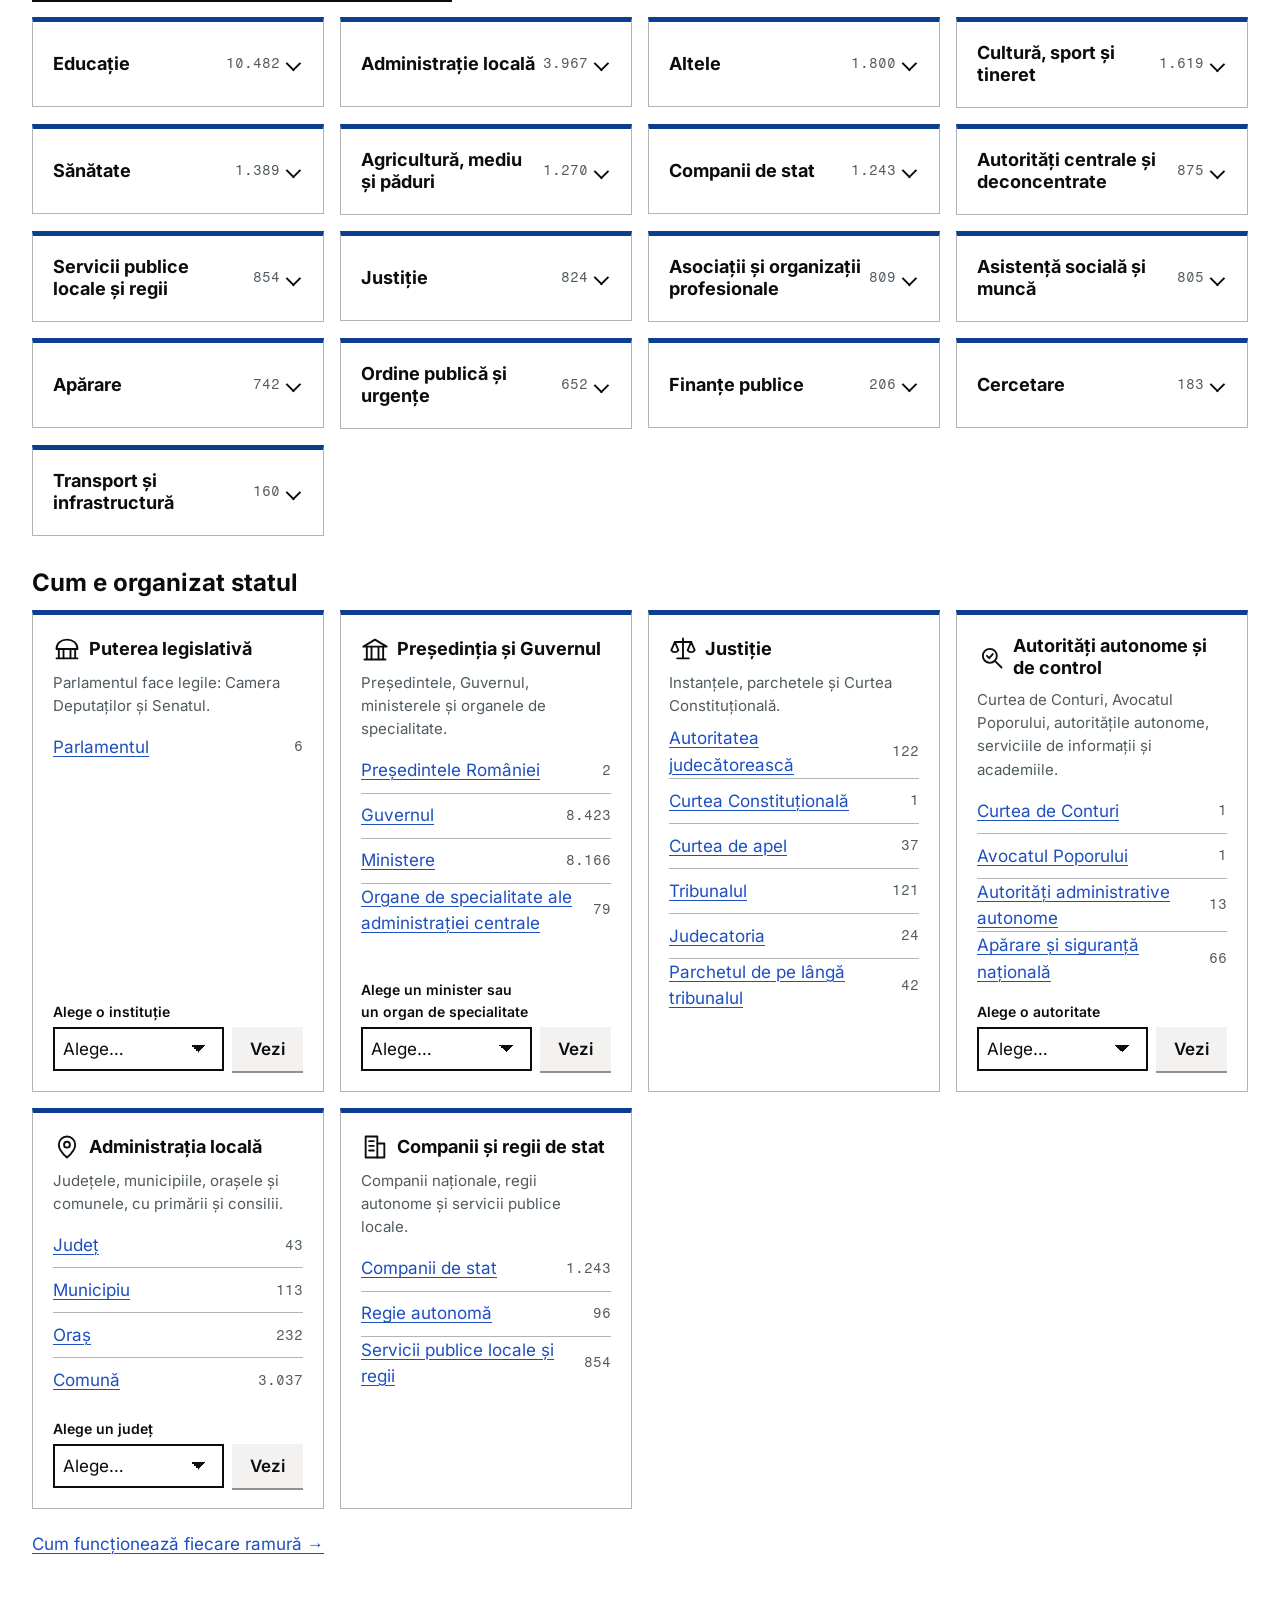
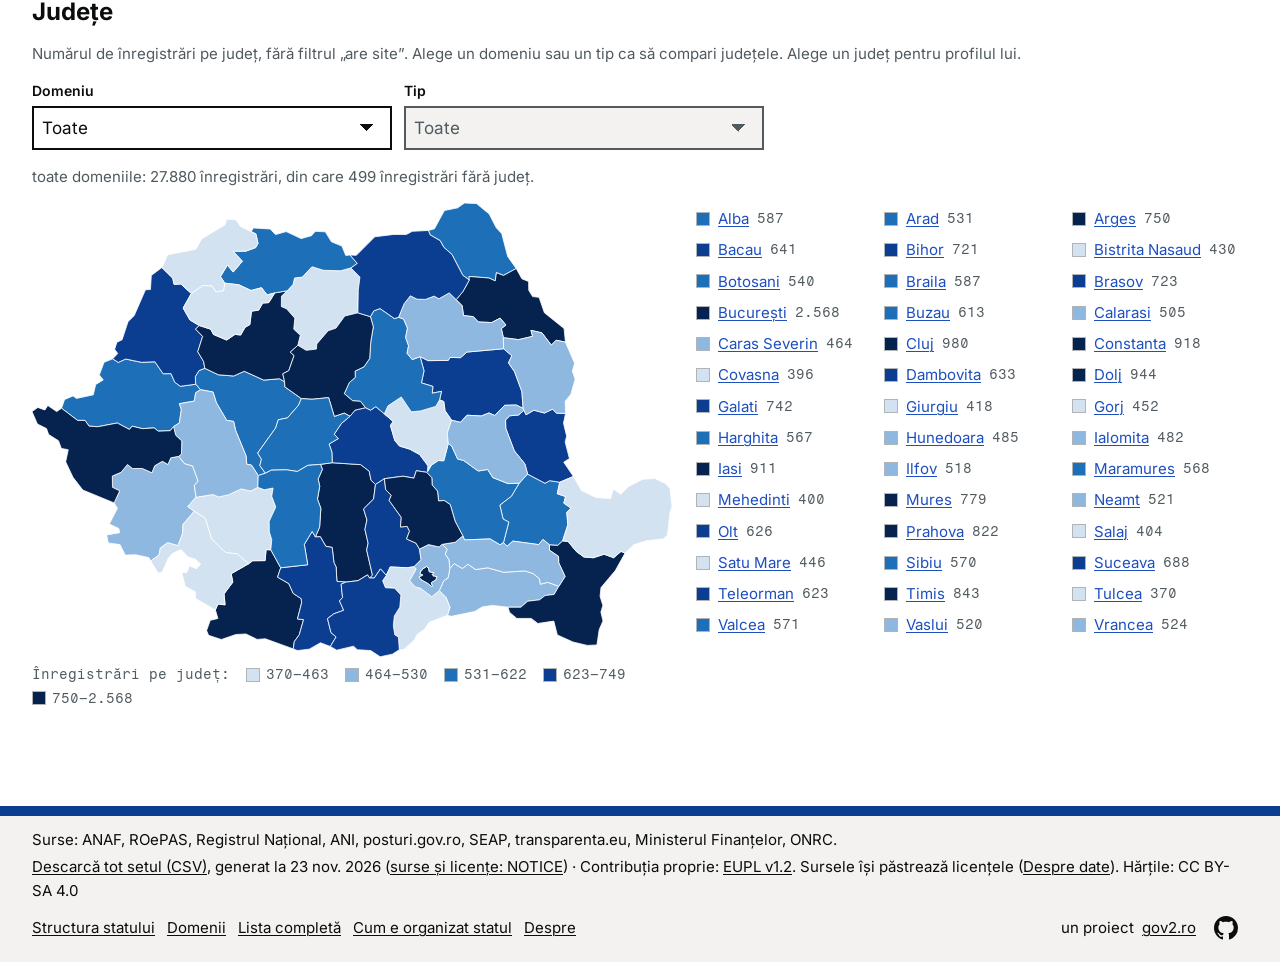
==== commit 796db7f6: "Publish b5da055 (data 2026-11-23T13:51:32+00:00)" ====
--- a/index.html
+++ b/index.html
@@ -203,7 +203,7 @@
          font: var(--g2-font-size-label)/1.5 var(--g2-font-mono); }
   .src.a { color: rgb(var(--g2-color-info-ink)); } .src.r { color: rgb(var(--g2-color-success-ink)); }
   .src.g { color: rgb(var(--g2-color-warning-ink)); } .src.d { color: rgb(var(--g2-color-progress-ink)); }
-  .src.p, .src.s { color: rgb(var(--g2-color-neutral-ink)); }
+  .src.p, .src.s, .src.t { color: rgb(var(--g2-color-neutral-ink)); }
   td > .g2-tag { margin-left: 6px; vertical-align: 2px; }
   /* a warning paragraph: the DS inset with the warning tone */
   .flag { display: block; margin: var(--g2-space-2) 0; padding: var(--g2-space-2) var(--g2-space-3); border-left: 5px solid rgb(var(--g2-color-warning-line));
@@ -452,8 +452,8 @@
 </main>
 <footer class="g2-footer">
   <div class="g2-footer-in g2-container org-foot">
-    <p>Surse: ANAF, ROePAS, Registrul Național, ANI, posturi.gov.ro, SEAP, Ministerul Finanțelor, ONRC.</p>
-    <p id="org-data"><a href="institutii.csv" download>Descarcă tot setul (CSV)</a><span id="org-data-when"></span> · <a href="https://joinup.ec.europa.eu/collection/eupl/eupl-text-eupl-12" target="_blank" rel="noopener noreferrer">Date reutilizabile conform EUPL v1.2</a></p>
+    <p>Surse: ANAF, ROePAS, Registrul Național, ANI, posturi.gov.ro, SEAP, transparenta.eu, Ministerul Finanțelor, ONRC.</p>
+    <p id="org-data"><a href="institutii.csv" download title="Include numele surselor în coloana „sources”; licențele sunt în NOTICE">Descarcă tot setul (CSV)</a><span id="org-data-when"></span> (<a href="NOTICE.txt">surse și licențe: NOTICE</a>) · Contribuția proprie: <a href="https://joinup.ec.europa.eu/collection/eupl/eupl-text-eupl-12" target="_blank" rel="noopener noreferrer">EUPL v1.2</a>. Sursele își păstrează licențele (<a href="despre.html">Despre date</a>). Hărțile: CC BY-SA 4.0</p>
     <ul aria-label="Pagini"><li><a href="#v=stat" data-view="stat">Structura statului</a></li><li><a href="#v=fam" data-view="fam">Domenii</a></li><li><a href="#v=list" data-view="list">Lista completă</a></li><li><a href="organizare.html">Cum e organizat statul</a></li><li><a href="despre.html">Despre</a></li></ul>
     <p class="org-credit">un proiect <a href="https://gov2.ro">gov2.ro</a> <a class="org-gh" href="https://github.com/gov2-ro/institutii-publice" aria-label="Cod sursă pe GitHub"><svg class="org-icon-fill" width="24" height="24" viewBox="0 0 16 16" aria-hidden="true" focusable="false"><path fill="currentColor" d="M8 0C3.58 0 0 3.58 0 8c0 3.54 2.29 6.53 5.47 7.59.4.07.55-.17.55-.38 0-.19-.01-.82-.01-1.49-2.01.37-2.53-.49-2.69-.94-.09-.23-.48-.94-.82-1.13-.28-.15-.68-.52-.01-.53.63-.01 1.08.58 1.23.82.72 1.21 1.87.87 2.33.66.07-.52.28-.87.51-1.07-1.78-.2-3.64-.89-3.64-3.95 0-.87.31-1.59.82-2.15-.08-.2-.36-1.02.08-2.12 0 0 .67-.21 2.2.82.64-.18 1.32-.27 2-.27.68 0 1.36.09 2 .27 1.53-1.04 2.2-.82 2.2-.82.44 1.1.16 1.92.08 2.12.51.56.82 1.27.82 2.15 0 3.07-1.87 3.75-3.65 3.95.29.25.54.73.54 1.48 0 1.07-.01 1.93-.01 2.2 0 .21.15.46.55.38A8.013 8.013 0 0016 8c0-4.42-3.58-8-8-8z"/></svg></a></p>
   </div>
@@ -633,9 +633,9 @@
       return set;
     }
 
-    const SOURCES = [['anaf', 'ANAF'], ['roepas', 'ROePAS'], ['reg', 'Registru'], ['decl', 'Declarații ANI'], ['posturi', 'posturi.gov.ro'], ['seap', 'SEAP'], ['nocif', 'Fără corespondent ANAF']];
+    const SOURCES = [['anaf', 'ANAF'], ['roepas', 'ROePAS'], ['reg', 'Registru'], ['decl', 'Declarații ANI'], ['posturi', 'posturi.gov.ro'], ['seap', 'SEAP'], ['transp', 'transparenta.eu'], ['nocif', 'Fără corespondent ANAF']];
     const srcTest = {
-      anaf: r => r.s & 1, roepas: r => r.s & 2, reg: r => r.s & 4, decl: r => r.s & 8, posturi: r => r.s & 16, seap: r => r.s & 32, nocif: r => !r.f,
+      anaf: r => r.s & 1, roepas: r => r.s & 2, reg: r => r.s & 4, decl: r => r.s & 8, posturi: r => r.s & 16, seap: r => r.s & 32, transp: r => r.s & 64, nocif: r => !r.f,
     };
     const needsReview = r => !!(r.d || (r.mc && r.mc.length));
 
@@ -698,6 +698,7 @@
       (r.s & 8) > 0 && h('span', { class: 'src d', title: `Declarații de avere și interese (ANI): ${fmt(r.dc || 0)} declarații` }, 'ANI'),
       (r.s & 16) > 0 && h('span', { class: 'src p', title: `Angajator în anunțuri pe posturi.gov.ro: ${fmt(r.pp || 0)} anunțuri` }, 'posturi'),
       (r.s & 32) > 0 && h('span', { class: 'src s', title: 'Autoritate contractantă în SEAP (achiziții publice)' }, 'SEAP'),
+      (r.s & 64) > 0 && h('span', { class: 'src t', title: 'Entitate pe transparenta.eu (părinte sau înregistrare luate de acolo)' }, 'transparenta.eu'),
     ];
     const where = r => [r.u, r.county].filter(Boolean).join(', ');
     const domain = u => u.replace(/^https?:\/\//i, '').replace(/\/$/, '');
@@ -1118,6 +1119,19 @@
       'Dambovita': 'DB', 'Dolj': 'DJ', 'Galati': 'GL', 'Giurgiu': 'GR', 'Gorj': 'GJ', 'Harghita': 'HR', 'Hunedoara': 'HD', 'Ialomita': 'IL',
       'Iasi': 'IS', 'Ilfov': 'IF', 'Maramures': 'MM', 'Mehedinti': 'MH', 'Mures': 'MS', 'Neamt': 'NT', 'Olt': 'OT', 'Prahova': 'PH', 'Salaj': 'SJ',
       'Satu Mare': 'SM', 'Sibiu': 'SB', 'Suceava': 'SV', 'Teleorman': 'TR', 'Timis': 'TM', 'Tulcea': 'TL', 'Valcea': 'VL', 'Vaslui': 'VS', 'Vrancea': 'VN' };
+    /* coat-of-arms credits: explorer/assets/steme-judete/SOURCES.csv (file, commons_file, commons_url, author, licence, ..., match). Loaded on first use.
+       The title of the image names the author and the licence, or says that the origin is not proved. */
+    let stemaCredits = null;
+    const csvFields = line => { const out = []; let cur = '', q = false; for (let i = 0; i < line.length; i++) { const ch = line[i];
+      if (q) { if (ch === '"' && line[i + 1] === '"') { cur += '"'; i++; } else if (ch === '"') q = false; else cur += ch; }
+      else if (ch === '"') q = true; else if (ch === ',') { out.push(cur); cur = ''; } else cur += ch; } out.push(cur); return out; };
+    const loadStemaCredits = () => stemaCredits || (stemaCredits = fetch('assets/steme-judete/SOURCES.csv').then(r => r.ok ? r.text() : '').then(t => {
+      const lines = t.replace(/^\uFEFF/, '').split(/\r?\n/).filter(Boolean), head = csvFields(lines.shift() || '');
+      return new Map(lines.map(l => { const f = csvFields(l); return [f[0], Object.fromEntries(head.map((k, i) => [k, f[i]]))]; }));
+    }).catch(() => new Map()));
+    const stemaTitle = (county, c) => c && c.match === 'same drawing'
+      ? `Stema județului ${county}. Autor: ${c.author.replace(/\.+$/, "")}. Licență: ${c.licence} (${c.commons_file}, Wikimedia Commons). Detalii în NOTICE.`
+      : `Stema județului ${county}. Originea fișierului nu este dovedită. Detalii în NOTICE.`;
     const stemaUrl = county => COD[county] ? `assets/steme-judete/${COD[county]}_${county.replace(/^(Bistrita|Caras) /, '$1-').replace(/ /g, '_')}.png` : '';
     /* a locality name without its kind prefix, spelling-tolerant: the ANAF data writes "î" as "i", the map as "a" */
     const KIND_RE = /^(municipiul|orasul|oras|comuna|sectorul|sector)\s+/;
@@ -1383,6 +1397,7 @@
       const note = h('p', { class: 'sub', role: 'status' });
       const img = stemaUrl(county) ? h('img', { src: stemaUrl(county), alt: `Stema județului ${county}`, width: 72, height: 72,
         onerror: e => e.target.remove() }) : null;
+      if (img) loadStemaCredits().then(m => { const f = stemaUrl(county).split('/').pop(); img.title = stemaTitle(county, m.get(f)); });
       uatMap(county, mapBox, note);
       return h('section', { class: 'cprof', 'aria-label': 'Profil județ' },
         h('div', { class: 'prof' }, img, h('div', { class: 'prof-head' },
@@ -1710,7 +1725,7 @@
       unit: 'același număr de unitate militară', national: 'nume identic, instituție centrală (depusă din alt județ)',
       elsewhere: 'nume identic, unic în țară (depusă din alt județ)',
       prefix: 'nume trunchiat, început al unui nume ANAF', same_name: 'același nume și județ, combinat din surse fără ANAF' };
-    const srcOfId = { R: 'ROePAS', G: 'Registru', D: 'ANI', P: 'posturi.gov.ro', S: 'SEAP' };
+    const srcOfId = { R: 'ROePAS', G: 'Registru', D: 'ANI', P: 'posturi.gov.ro', S: 'SEAP', T: 'transparenta.eu' };
     const MF = ((D.dataset && D.dataset.inputs) || []).find(i => i.source === 'mf');       // the status source (name, licence, snapshot)
     const dmy = d => d ? d.split('-').reverse().join('.') : '';
     const STATUS_NOTE = { 2: 'Entitatea s-a dizolvat prin fuziune sau divizare. Activitatea ei continuă în altă entitate.',
@@ -1797,7 +1812,8 @@
               + (r.dk.length > 8 ? ` · … încă ${r.dk.length - 8}` : ''))),
           r.dc ? h('p', { class: 'sub' }, 'Numărul din ANI numără declarații depuse, nu angajați și nu instituții distincte.') : null,
           parents.length ? [h('div', { class: 'sec' }, 'Ordonator principal de credite'),
-            h('ul', { class: 'plain' }, parents.map(p => h('li', null, peerBtn(p))))] : null,
+            h('ul', { class: 'plain' }, parents.map(p => h('li', null, peerBtn(p)))),
+            r.pt ? h('p', { class: 'sub' }, 'părinte după transparenta.eu') : null] : null,
           subs.length ? [h('div', { class: 'sec' }, `Subordonate directe (${fmt(subs.length)})`),
             h('ul', { class: 'plain' }, subs.slice(0, 25).map(s => h('li', null, peerBtn(s))),
               subs.length > 25 ? h('li', { class: 'sub' }, `… și încă ${fmt(subs.length - 25)}`) : null)] : null,
@@ -1899,7 +1915,7 @@
     /* ---------- CSV export of the current selection ---------- */
     const CSV_COLS = ['id', 'name', 'category', 'family', 'county', 'uat', 'cif', 'parent_cifs', 'website_url', 'email', 'phone',
       'sources', 'possible_duplicate_of', 'match_candidate_cifs', 'declaratii_count', 'procedures_count', 'online_procedures_count'];
-    const SRC_NAMES = [[1, 'anaf'], [2, 'roepas'], [4, 'registrul'], [8, 'declaratii'], [16, 'posturi'], [32, 'seap']];
+    const SRC_NAMES = [[1, 'anaf'], [2, 'roepas'], [4, 'registrul'], [8, 'declaratii'], [16, 'posturi'], [32, 'seap'], [64, 'transparenta']];
     /* matching records only; in a focused state view only those inside the focused subtree; each id once */
     function selection() {
       let list = items;
@@ -2109,5 +2125,6 @@
   load();
 })();
 </script>
+<!-- Cloudflare Web Analytics --><script type='module' src='https://static.cloudflareinsights.com/beacon.min.js' data-cf-beacon='{"token": "0b9a948bd7674d839e0d37b32ae597eb"}'></script><!-- End Cloudflare Web Analytics -->
 </body>
 </html>
